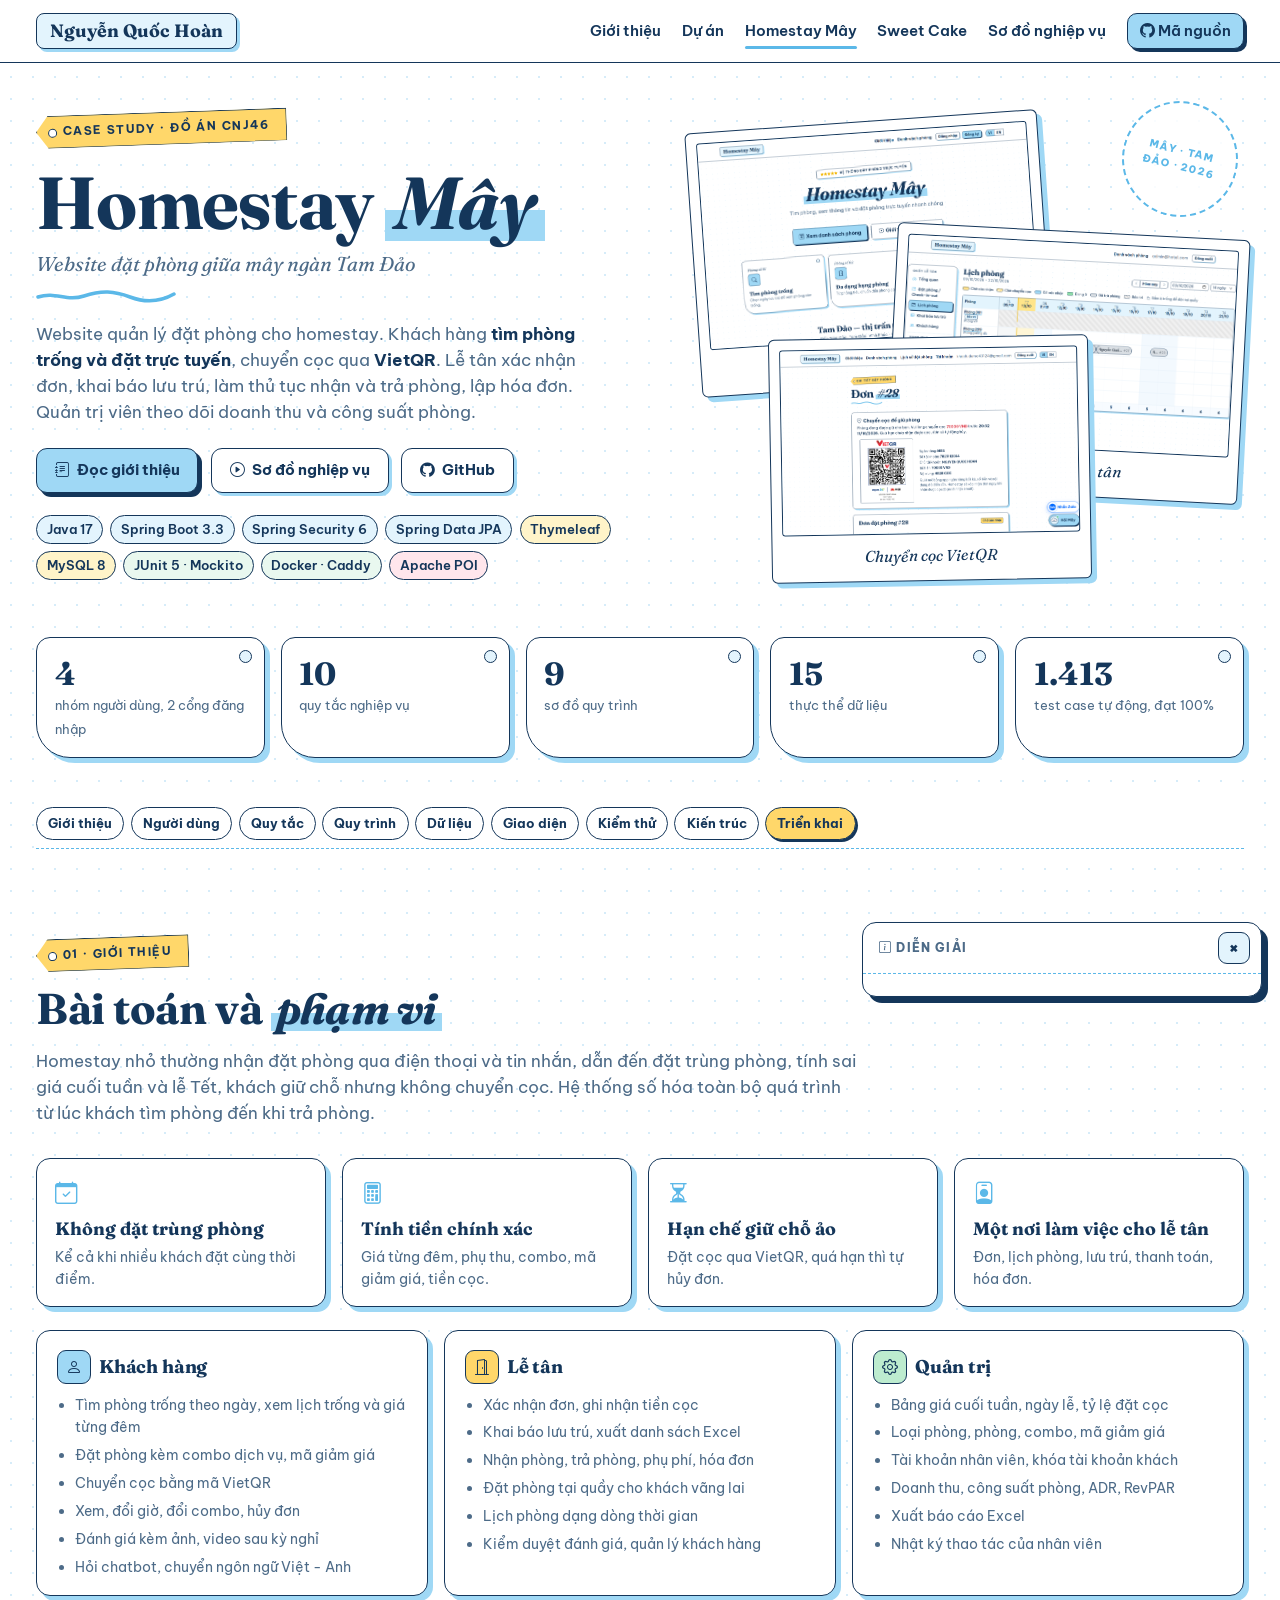
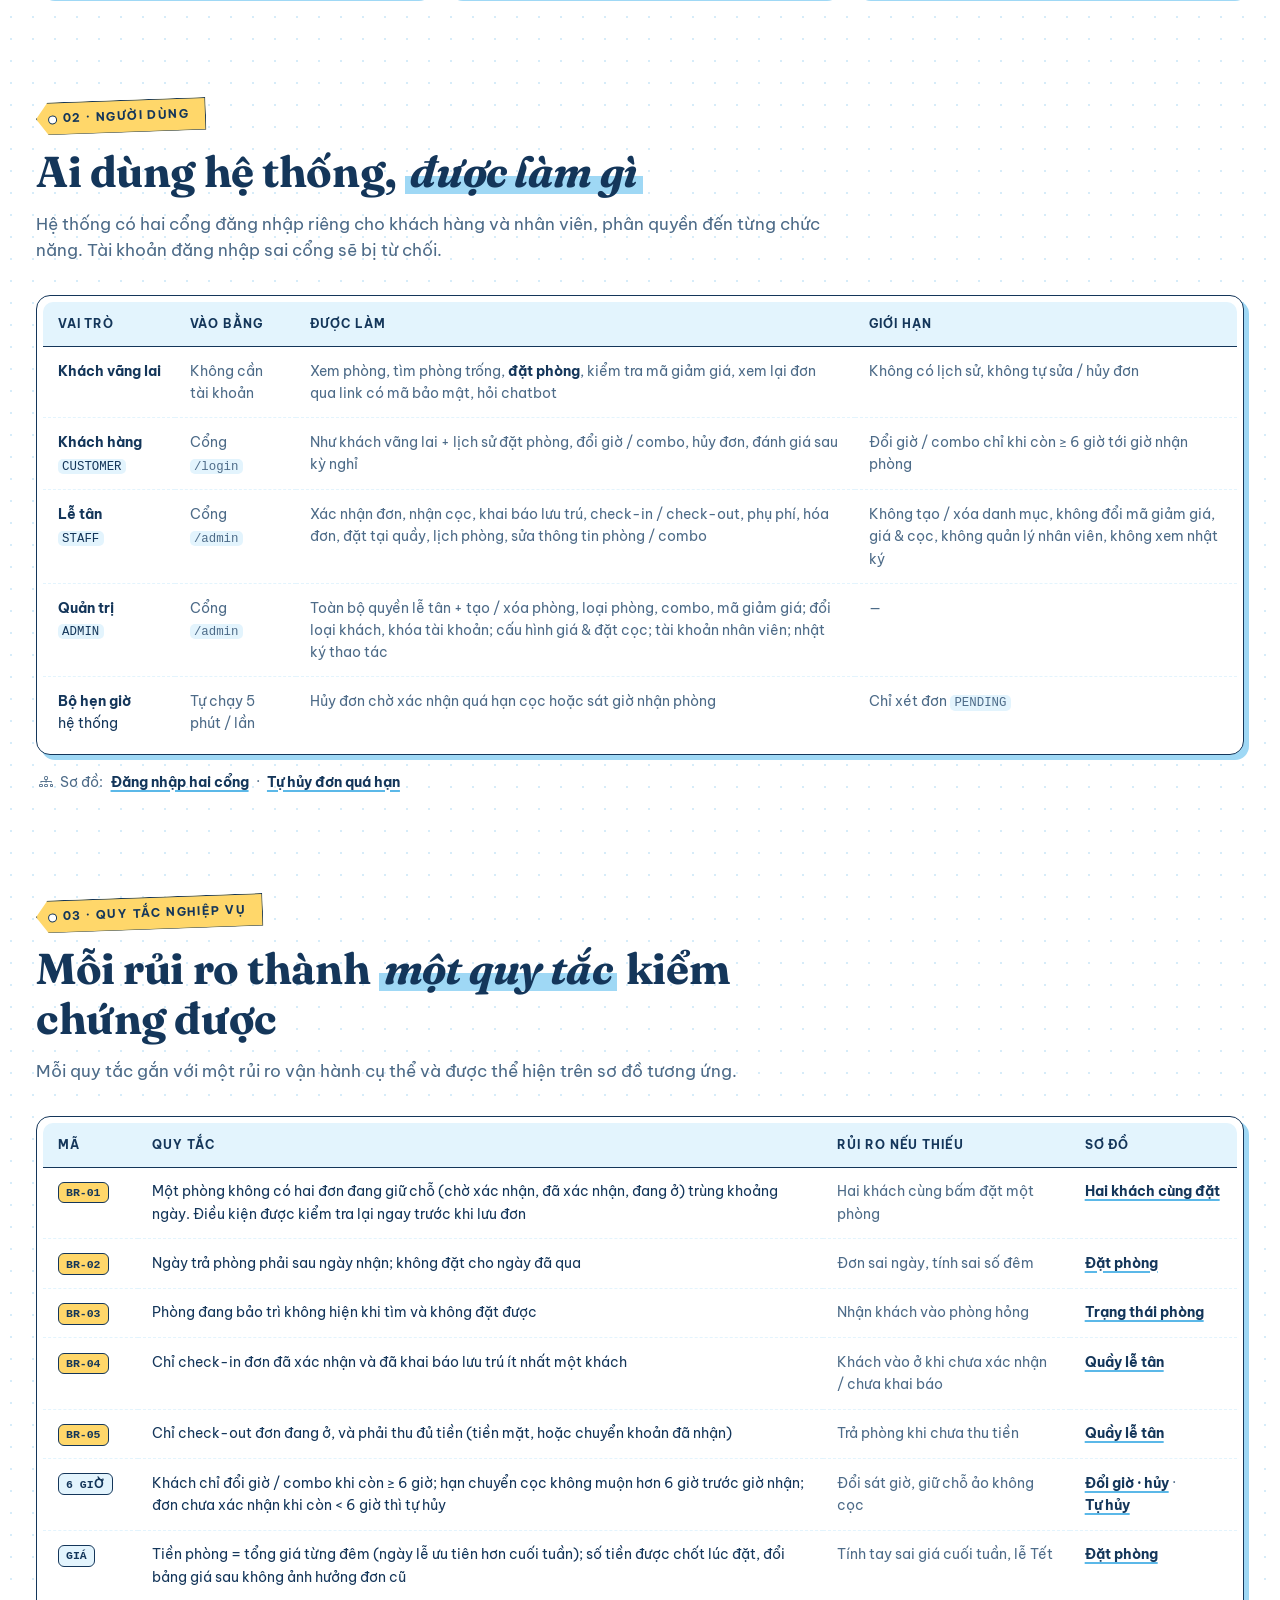
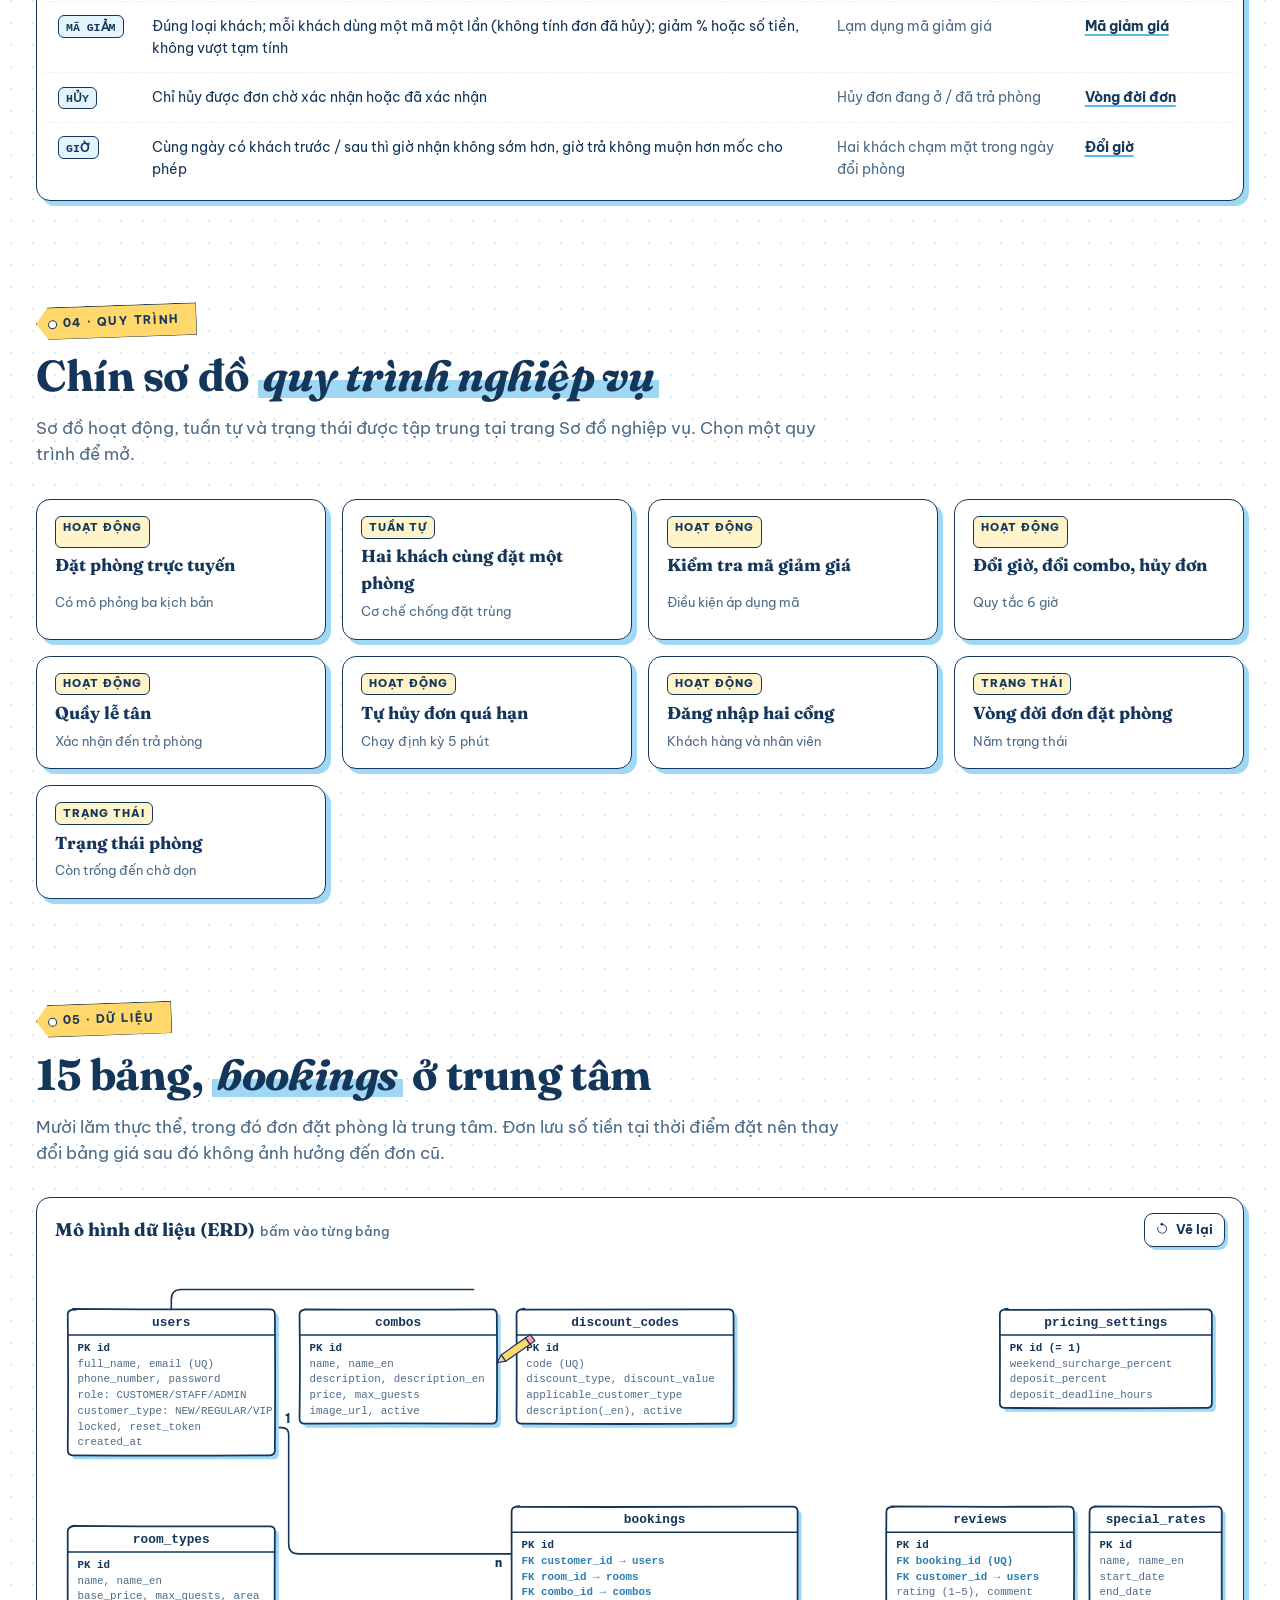
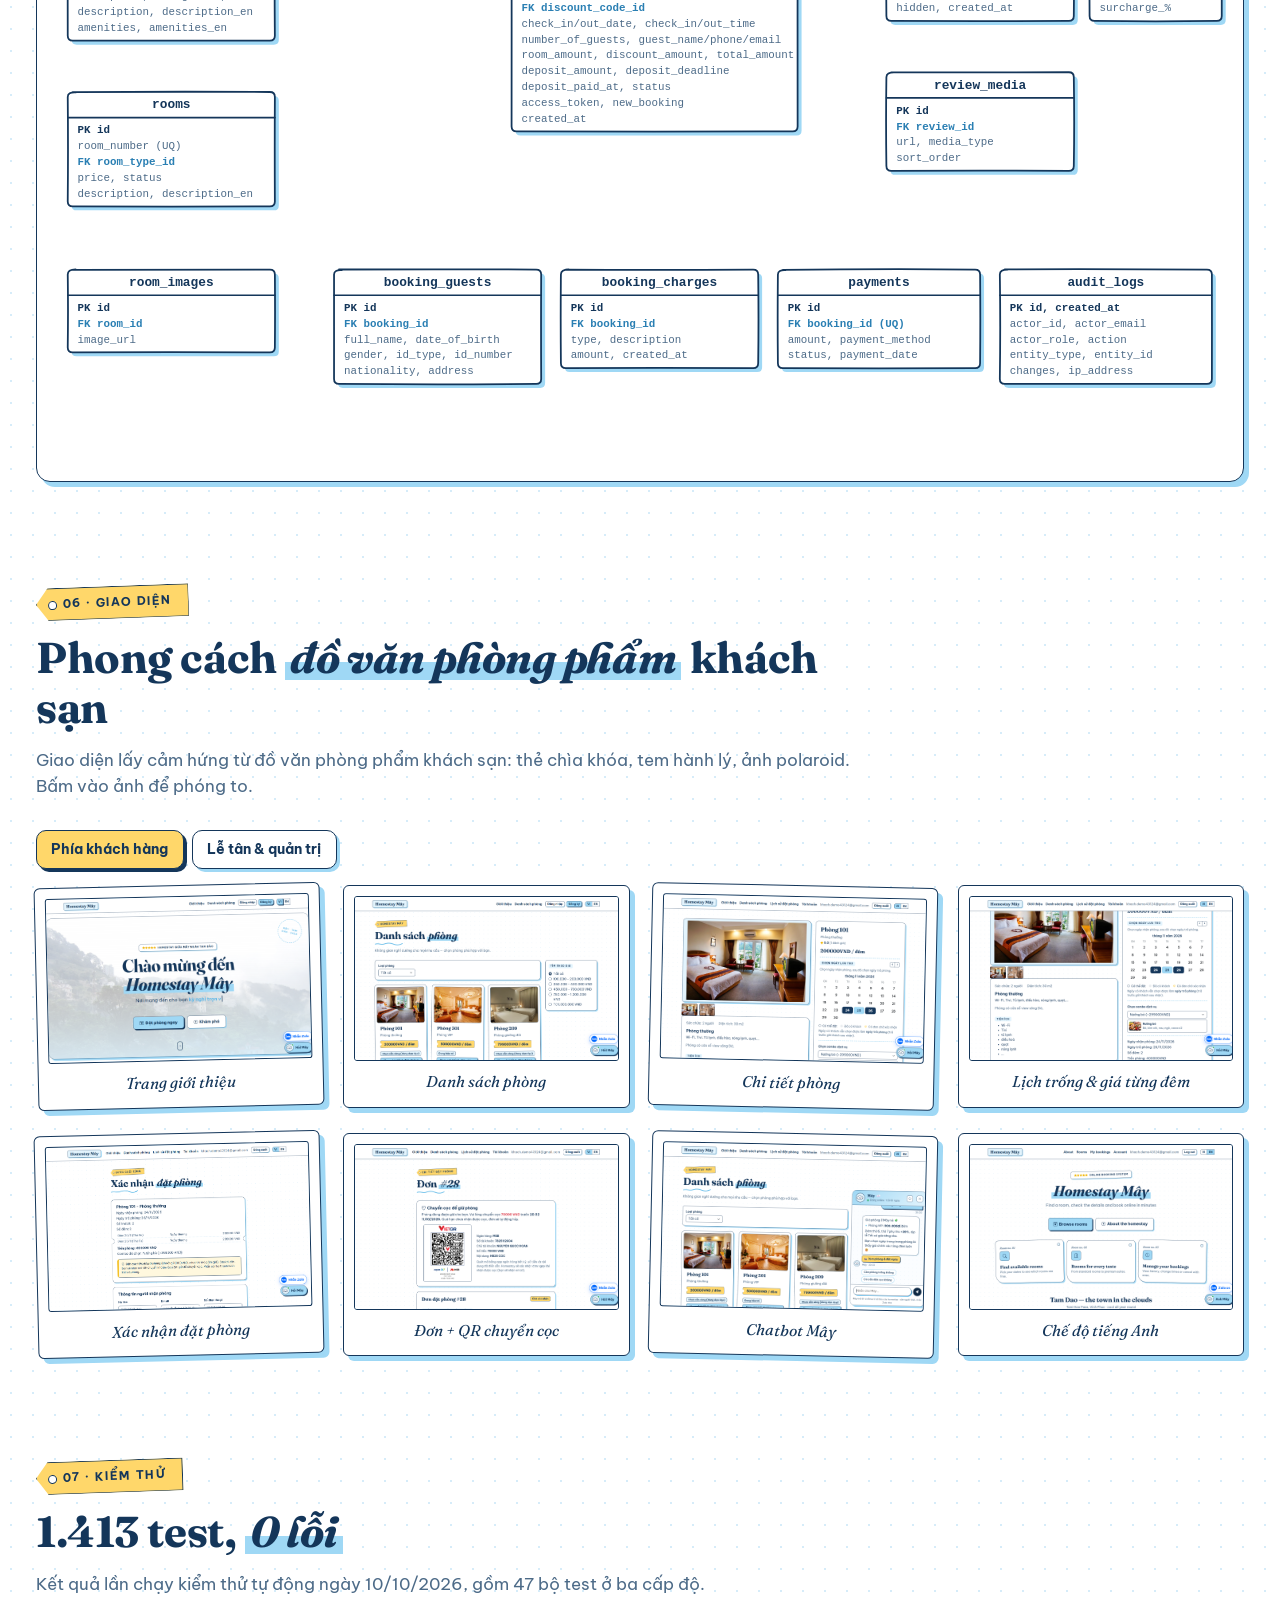
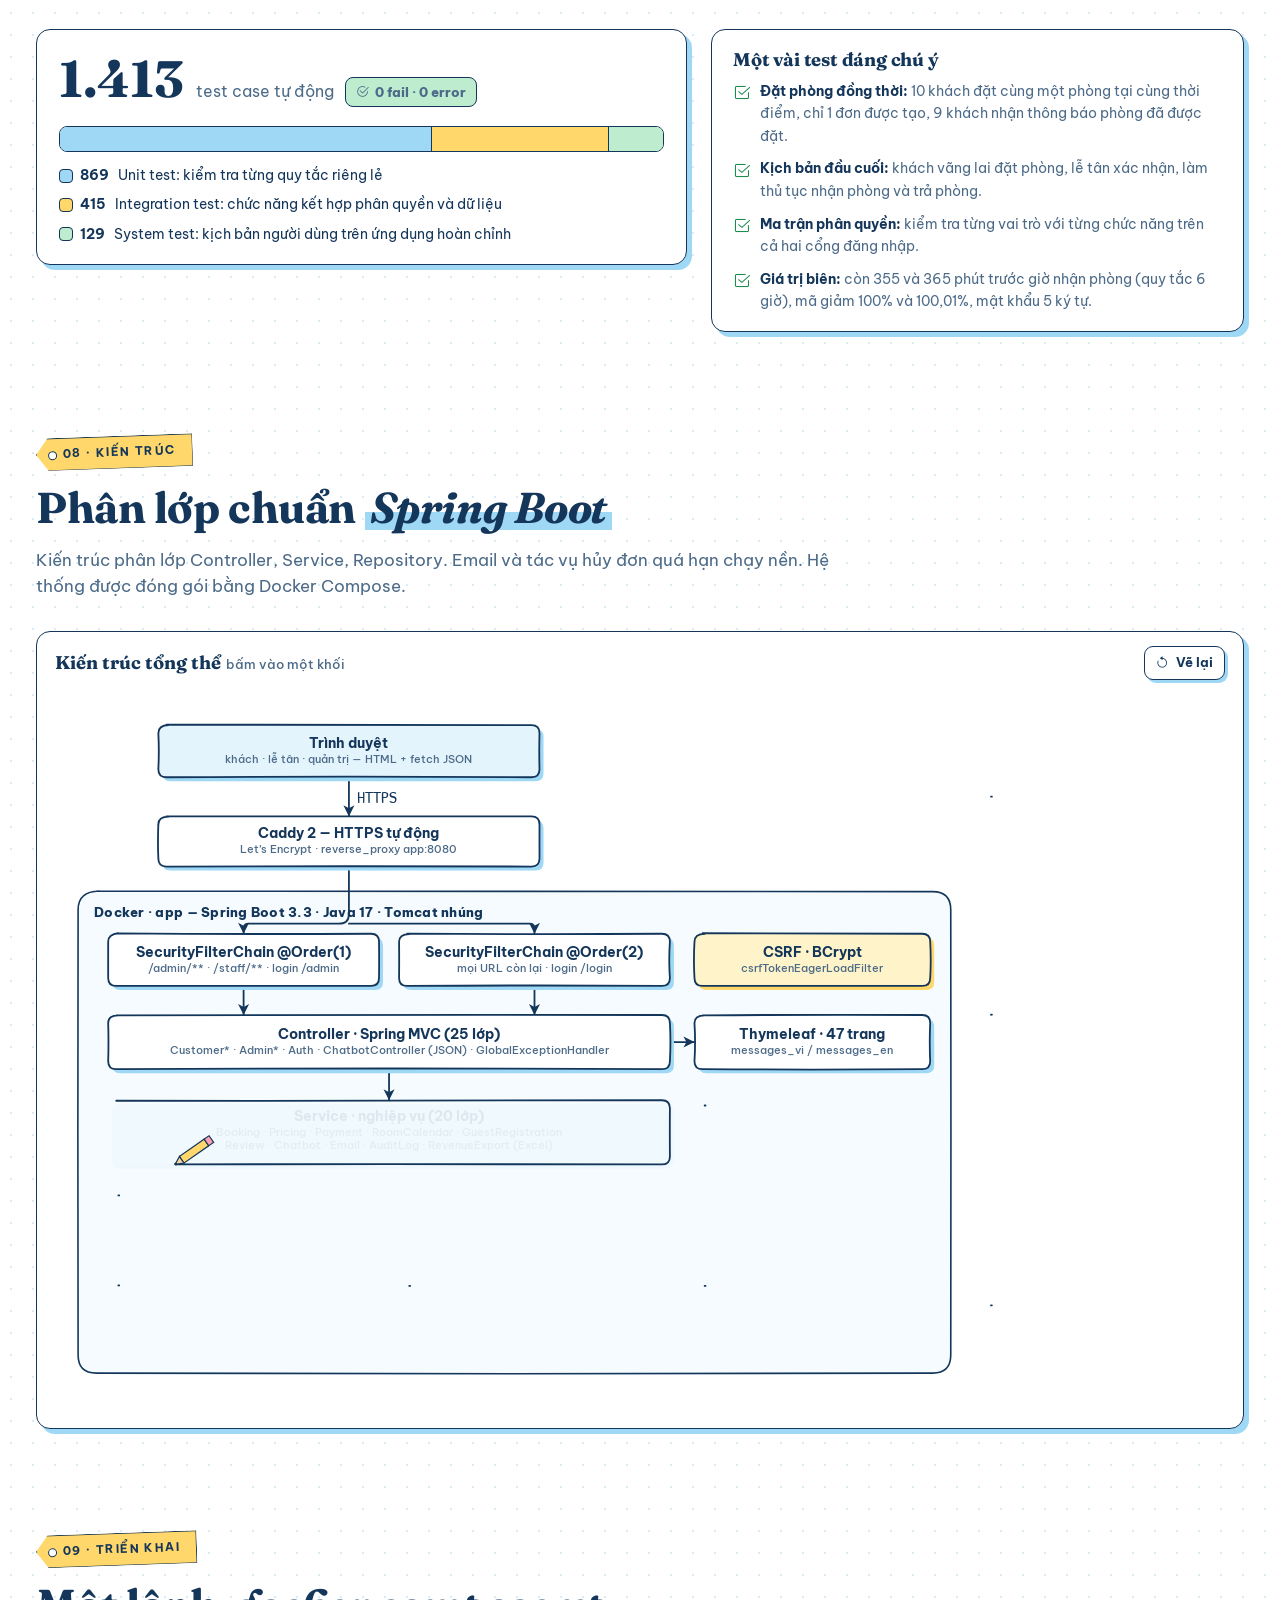
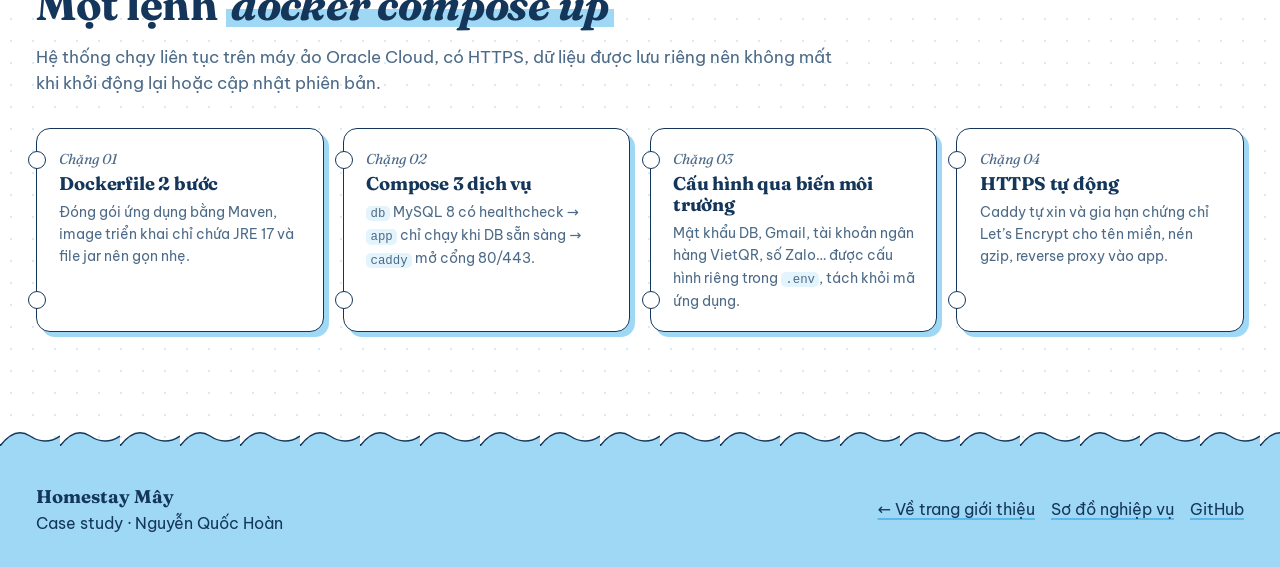
==== homestay-may.html @ 371e951d "Ho so nang luc: trang chu, case study Homestay May va Sweet Cake, so do nghiep vu Co-Authored-By: Cl" ====
<!DOCTYPE html>
<html lang="vi">
<head>
<meta charset="UTF-8">
<meta name="viewport" content="width=device-width, initial-scale=1">
<title>Homestay Mây · Case study</title>
<meta name="description" content="Case study Homestay Mây: phân tích người dùng, quy tắc nghiệp vụ, quy trình đặt phòng, mô hình dữ liệu và kiểm thử cho website đặt phòng homestay.">
<link rel="preconnect" href="https://fonts.googleapis.com">
<link href="https://fonts.googleapis.com/css2?family=Fraunces:ital,opsz,wght@0,9..144,600;0,9..144,700;1,9..144,600;1,9..144,700&family=Be+Vietnam+Pro:wght@400;500;600;700;800&family=Patrick+Hand&display=swap" rel="stylesheet">
<link href="https://cdn.jsdelivr.net/npm/bootstrap-icons@1.11.3/font/bootstrap-icons.min.css" rel="stylesheet">
<link href="assets/css/site.css" rel="stylesheet">
<link href="assets/css/sketch.css" rel="stylesheet">
<style>
    /* ---------- Hero: tam buu thiep ---------- */
    .hero { padding: 3rem 0 1rem; display: grid; grid-template-columns: minmax(0, 1.05fr) minmax(0, .95fr); gap: 3rem; align-items: center; }
    @media (max-width: 920px) { .hero { grid-template-columns: 1fr; gap: 2rem; } }
    .hero h1 { font-size: clamp(2.6rem, 6.4vw, 4.6rem); margin: 1rem 0 .2rem; }
    .hero .sub { font-family: var(--display); font-style: italic; font-size: 1.25rem; color: var(--ink-soft); }
    .hero p.lead { font-size: 1.06rem; color: var(--ink-soft); margin: 1.1rem 0 1.4rem; max-width: 560px; }
    .hero p.lead b { color: var(--ink); }
    .hero .ctas { display: flex; flex-wrap: wrap; gap: .8rem; margin-bottom: 1.4rem; }
    .collage { position: relative; height: 470px; }
    .collage .polaroid { position: absolute; width: 64%; }
    .collage .p1 { left: 0; top: 10px; transform: rotate(-4deg); z-index: 1; }
    .collage .p2 { right: 0; top: 120px; transform: rotate(3deg); z-index: 2; }
    .collage .p3 { left: 14%; bottom: 0; transform: rotate(-1deg); z-index: 3; width: 58%; }
    .stamp { position: absolute; right: 6px; top: -10px; z-index: 4; width: 116px; height: 116px; border-radius: 50%; display: grid; place-items: center;
        text-align: center; padding: 16px; font-size: .64rem; font-weight: 800; letter-spacing: .14em; color: var(--baby-deep);
        border: 2.5px dashed var(--baby-deep); background: rgba(255,255,255,.85); transform: rotate(14deg); }
    @media (max-width: 560px) { .collage { height: 330px; } .stamp { width: 92px; height: 92px; font-size: .55rem; } }

    /* ---------- Diem ky thuat ---------- */
    .feats { display: grid; grid-template-columns: repeat(auto-fit, minmax(270px, 1fr)); gap: 1.2rem; }
    .feat { padding: 1.3rem 1.25rem 1.2rem; text-decoration: none; display: block; transition: transform .2s, box-shadow .2s; }
    .feat:hover { color: var(--ink); transform: translate(-3px, -3px); box-shadow: var(--pop-hover); }
    .feat .ic { width: 46px; height: 46px; display: grid; place-items: center; border-radius: 11px; font-size: 1.25rem; background: var(--baby); border: var(--line); margin-bottom: .8rem; }
    .feat:nth-child(3n+2) .ic { background: var(--sun); }
    .feat:nth-child(3n) .ic { background: var(--mint); }
    .feat h3 { font-size: 1.18rem; margin-bottom: .35rem; }
    .feat p { margin: 0; font-size: .9rem; color: var(--ink-soft); }
    .feat .more { display: inline-block; margin-top: .7rem; font-size: .8rem; font-weight: 700; color: var(--baby-deep); }

    /* ---------- Khung so do ---------- */
    .dg-card { padding: .7rem .7rem .9rem; }
    .dg-card .bar { display: flex; flex-wrap: wrap; align-items: center; justify-content: space-between; gap: .6rem; padding: .2rem .4rem .7rem; }
    .dg-card .bar .t { font-family: var(--display); font-weight: 700; font-size: 1.15rem; }
    .dg-card .bar .t small { font-family: 'Be Vietnam Pro', sans-serif; font-weight: 500; font-size: .8rem; color: var(--ink-soft); margin-left: .35rem; }
    .scroll-x { overflow-x: auto; }
    .scroll-x svg { display: block; width: 100%; min-width: 780px; height: auto; margin: 0 auto; }
    .scroll-x svg.narrow { max-width: 920px; }
    .scroll-x svg.mid { max-width: 1000px; }
    .click-hint { font-size: .82rem; color: var(--ink-soft); display: inline-flex; align-items: center; gap: .35rem; }

    /* The noi bat luong dat phong */
    .flow-cta { display: grid; grid-template-columns: minmax(0, 1fr) auto; gap: 1.4rem; align-items: center; padding: 1.5rem 1.6rem; margin-bottom: 1.6rem;
        background: linear-gradient(135deg, var(--baby-soft), #fff 60%); }
    @media (max-width: 760px) { .flow-cta { grid-template-columns: 1fr; } }
    .flow-cta h3 { font-size: 1.45rem; margin-bottom: .45rem; }
    .flow-cta p { margin: 0 0 .8rem; color: var(--ink-soft); }
    .flow-cta ol { margin: 0; padding-left: 1.2rem; color: var(--ink-soft); font-size: .92rem; }
    .flow-cta ol b { color: var(--ink); }

    /* ---------- Thu vien giao dien ---------- */
    .gallery { display: grid; grid-template-columns: repeat(auto-fill, minmax(260px, 1fr)); gap: 1.6rem 1.3rem; }
    .gallery .polaroid:nth-child(4n+1) { transform: rotate(-1.3deg); }
    .gallery .polaroid:nth-child(4n+3) { transform: rotate(1.2deg); }

    /* ---------- Kiem thu ---------- */
    .tests { display: grid; grid-template-columns: minmax(0, 1.1fr) minmax(0, .9fr); gap: 1.5rem; align-items: start; }
    @media (max-width: 900px) { .tests { grid-template-columns: 1fr; } }
    .meter { padding: 1.4rem 1.4rem 1.2rem; }
    .meter .big { display: flex; align-items: baseline; gap: .7rem; flex-wrap: wrap; }
    .meter .big b { font-family: var(--display); font-size: 3.2rem; line-height: 1; }
    .meter .big span { color: var(--ink-soft); }
    .ok-badge { display: inline-flex; align-items: center; gap: .35rem; font-weight: 800; font-size: .82rem; padding: .25rem .65rem; border: var(--line); border-radius: 8px; background: var(--mint); }
    .stack { display: flex; height: 26px; margin: 1.2rem 0 .8rem; border: var(--line); border-radius: 8px; overflow: hidden; }
    .stack i { display: block; height: 100%; width: 0; transition: width 1.1s cubic-bezier(.2, .8, .2, 1); }
    .stack i + i { border-left: 1.5px solid var(--ink); }
    .legend-row { display: flex; flex-wrap: wrap; gap: .5rem 1.3rem; font-size: .86rem; }
    .legend-row span { display: inline-flex; align-items: center; gap: .4rem; }
    .legend-row em { width: 14px; height: 14px; border: 1.5px solid var(--ink); border-radius: 4px; display: inline-block; }
    .test-list { padding: 1.2rem 1.3rem; }
    .test-list h3 { font-size: 1.15rem; margin-bottom: .6rem; }
    .test-list ul { list-style: none; margin: 0; padding: 0; display: grid; gap: .65rem; font-size: .9rem; }
    .test-list li { display: grid; grid-template-columns: auto 1fr; gap: .6rem; color: var(--ink-soft); }
    .test-list li b { color: var(--ink); }
    .test-list li i { color: var(--green); font-size: 1.05rem; }

    /* ---------- Trien khai: ve tau ---------- */
    .tickets { display: grid; grid-template-columns: repeat(auto-fit, minmax(250px, 1fr)); gap: 1.2rem; }
    .ticket { position: relative; padding: 1.2rem 1.25rem 1.15rem 1.4rem; }
    .ticket::before, .ticket::after { content: ''; position: absolute; left: -9px; width: 16px; height: 16px; border-radius: 50%; background: var(--paper); border: var(--line); }
    .ticket::before { top: 22px; } .ticket::after { bottom: 22px; }
    .ticket .no { font-family: var(--display); font-style: italic; color: var(--ink-soft); font-size: .9rem; }
    .ticket h3 { font-size: 1.15rem; margin: .2rem 0 .4rem; }
    .ticket p { margin: 0; font-size: .9rem; color: var(--ink-soft); }

    /* ---------- Muc luc bam theo ---------- */
    .toc { position: sticky; top: 62px; z-index: 40; display: flex; gap: .4rem; overflow-x: auto; padding: .55rem 0; margin-top: 2.5rem;
        background: var(--paper); border-bottom: 1.5px dashed var(--baby-deep); scrollbar-width: thin; }
    .toc a { flex: none; font-size: .82rem; font-weight: 700; text-decoration: none; padding: .32rem .7rem; border: 1.5px solid var(--ink); border-radius: 999px; background: var(--paper); }
    .toc a:hover { background: var(--baby-soft); }
    .toc a.on { background: var(--sun); box-shadow: 2px 2px 0 var(--ink); }
    html { scroll-padding-top: 120px; }
    /* ---------- Bang vai tro / quy tac ---------- */
    .tbl-wrap { padding: .4rem; overflow-x: auto; }
    .tbl { width: 100%; border-collapse: collapse; font-size: .9rem; min-width: 760px; }
    .tbl th { text-align: left; font-size: .72rem; letter-spacing: .08em; text-transform: uppercase; padding: .8rem .9rem; background: var(--baby-soft); border-bottom: var(--line); }
    .tbl th:first-child { border-top-left-radius: 10px; } .tbl th:last-child { border-top-right-radius: 10px; }
    .tbl td { padding: .8rem .9rem; vertical-align: top; border-bottom: 1.5px dashed var(--baby-soft); color: var(--ink-soft); }
    .tbl td b { color: var(--ink); }
    .tbl tr:last-child td { border-bottom: 0; }
    .tbl tbody tr:hover td { background: #fbfdff; }
    .tbl td:first-child { white-space: nowrap; color: var(--ink); }
    .tbl.rules td:nth-child(2) { color: var(--ink); }
    .tbl.rules td:last-child a { font-weight: 700; white-space: nowrap; }
    .br { display: inline-block; font: 800 .72rem var(--mono); padding: .2rem .45rem; border: 1.5px solid var(--ink); border-radius: 6px; background: var(--sun); }
    .br.alt { background: var(--baby-soft); }
    .see { font-size: .9rem; color: var(--ink-soft); margin: 1rem .2rem 0; display: flex; gap: .45rem; align-items: center; flex-wrap: wrap; }
    .see a { font-weight: 700; }

    /* ---------- Gioi thieu du an ---------- */
    .goals { display: grid; grid-template-columns: repeat(auto-fit, minmax(220px, 1fr)); gap: 1rem; margin-bottom: 1.4rem; }
    .goal { padding: 1.1rem 1.1rem 1rem; display: grid; gap: .25rem; }
    .goal i { font-size: 1.4rem; color: var(--baby-deep); }
    .goal b { font-family: var(--display); font-size: 1.12rem; }
    .goal span { font-size: .88rem; color: var(--ink-soft); }
    .scope { display: grid; grid-template-columns: repeat(auto-fit, minmax(260px, 1fr)); gap: 1rem; }
    .scope-col { padding: 1.2rem 1.25rem 1.1rem; }
    .scope-col h3 { font-size: 1.15rem; display: flex; align-items: center; gap: .5rem; margin-bottom: .6rem; }
    .scope-col h3 i { width: 34px; height: 34px; display: grid; place-items: center; border: var(--line); border-radius: 9px; background: var(--baby); font-size: 1rem; }
    .scope-col:nth-child(2) h3 i { background: var(--sun); }
    .scope-col:nth-child(3) h3 i { background: var(--mint); }
    .scope-col ul { margin: 0; padding-left: 1.1rem; color: var(--ink-soft); font-size: .9rem; display: grid; gap: .35rem; }
    /* ---------- The quy trinh ---------- */
    .flowcards { display: grid; grid-template-columns: repeat(auto-fill, minmax(250px, 1fr)); gap: 1rem; }
    .fc { padding: 1rem 1.1rem; text-decoration: none; display: grid; gap: .3rem; transition: transform .15s, box-shadow .15s; }
    .fc:hover { color: var(--ink); transform: translate(-3px, -3px); box-shadow: var(--pop-hover); }
    .fc .k { justify-self: start; font-size: .68rem; font-weight: 800; letter-spacing: .08em; text-transform: uppercase; padding: .12rem .45rem; border: 1.5px solid var(--ink); border-radius: 6px; background: var(--sun-soft); }
    .fc b { font-family: var(--display); font-size: 1.08rem; }
    .fc small { color: var(--ink-soft); }
</style>
</head>
<body>

<header class="top">
    <div class="wrap">
        <a class="brand" href="index.html">Nguyễn Quốc Hoàn</a>
        <button class="btn sm menu-btn" aria-label="Mở menu" onclick="document.querySelector('.nav').classList.toggle('open')"><i class="bi bi-list"></i></button>
        <nav class="nav">
            <a href="index.html">Giới thiệu</a>
            <a href="index.html#du-an">Dự án</a>
            <a href="homestay-may.html" class="on">Homestay Mây</a>
            <a href="sweet-cake.html">Sweet Cake</a>
            <a href="so-do/luong-dat-phong.html">Sơ đồ nghiệp vụ</a>
            <a class="gh" href="https://github.com/ngynquchn2511/hotel-booking-with-java" target="_blank" rel="noopener"><i class="bi bi-github"></i> Mã nguồn</a>
        </nav>
    </div>
</header>

<main>
<div class="wrap">
    <!-- ================= HERO ================= -->
    <section class="hero">
        <div>
            <span class="eyebrow">Case study · Đồ án CNJ46</span>
            <h1>Homestay <span class="hl">Mây</span></h1>
            <div class="sub">Website đặt phòng giữa mây ngàn Tam Đảo</div>
            <div class="divider"></div>
            <p class="lead">
                Website quản lý đặt phòng cho homestay. Khách hàng <b>tìm phòng trống và đặt trực tuyến</b>, chuyển cọc qua <b>VietQR</b>.
                Lễ tân xác nhận đơn, khai báo lưu trú, làm thủ tục nhận và trả phòng, lập hóa đơn. Quản trị viên theo dõi doanh thu và công suất phòng.
            </p>
            <div class="ctas">
                <a class="btn primary" href="#gioi-thieu"><i class="bi bi-journal-text"></i>Đọc giới thiệu</a>
                <a class="btn" href="so-do/luong-dat-phong.html"><i class="bi bi-play-circle"></i>Sơ đồ nghiệp vụ</a>
                <a class="btn" href="https://github.com/ngynquchn2511/hotel-booking-with-java" target="_blank" rel="noopener"><i class="bi bi-github"></i>GitHub</a>
            </div>
            <div class="chips">
                <span class="chip b">Java 17</span><span class="chip b">Spring Boot 3.3</span><span class="chip b">Spring Security 6</span>
                <span class="chip b">Spring Data JPA</span><span class="chip y">Thymeleaf</span><span class="chip y">MySQL 8</span>
                <span class="chip g">JUnit 5 · Mockito</span><span class="chip g">Docker · Caddy</span><span class="chip r">Apache POI</span>
            </div>
        </div>
        <div class="collage">
            <div class="stamp">MÂY · TAM ĐẢO · 2026</div>
            <a class="polaroid p1" href="assets/img/hm/trang-chu.png" data-lb><img src="assets/img/hm/trang-chu.png" alt="Trang chủ Homestay Mây"><div class="cap">Trang chủ</div></a>
            <a class="polaroid p2" href="assets/img/hm/lich-phong.png" data-lb><img src="assets/img/hm/lich-phong.png" alt="Lịch phòng của lễ tân"><div class="cap">Lịch phòng lễ tân</div></a>
            <a class="polaroid p3" href="assets/img/hm/qr-coc.png" data-lb><img src="assets/img/hm/qr-coc.png" alt="Trang đơn kèm mã QR chuyển cọc"><div class="cap">Chuyển cọc VietQR</div></a>
        </div>
    </section>

    <!-- ================= SO LIEU ================= -->
    <section style="padding-top:2.5rem">
        <div class="keys reveal">
            <div class="key"><b>4</b><span>nhóm người dùng, 2 cổng đăng nhập</span></div>
            <div class="key"><b>10</b><span>quy tắc nghiệp vụ</span></div>
            <div class="key"><b>9</b><span>sơ đồ quy trình</span></div>
            <div class="key"><b>15</b><span>thực thể dữ liệu</span></div>
            <div class="key"><b>1.413</b><span>test case tự động, đạt 100%</span></div>
        </div>
    </section>

    <!-- Muc luc bam theo khi cuon -->
    <nav class="toc" aria-label="Mục lục case study">
        <a href="#gioi-thieu">Giới thiệu</a><a href="#nguoi-dung">Người dùng</a><a href="#quy-tac">Quy tắc</a><a href="#quy-trinh">Quy trình</a>
        <a href="#du-lieu">Dữ liệu</a><a href="#giao-dien">Giao diện</a><a href="#kiem-thu">Kiểm thử</a><a href="#kien-truc">Kiến trúc</a><a href="#trien-khai">Triển khai</a>
    </nav>

    <!-- ================= 01. GIOI THIEU DU AN ================= -->
    <section class="block" id="gioi-thieu">
        <div class="sec-head reveal">
            <span class="eyebrow">01 · Giới thiệu</span>
            <h2>Bài toán và <span class="hl">phạm vi</span></h2>
            <p>Homestay nhỏ thường nhận đặt phòng qua điện thoại và tin nhắn, dẫn đến đặt trùng phòng, tính sai giá cuối tuần và lễ Tết, khách giữ chỗ nhưng không chuyển cọc. Hệ thống số hóa toàn bộ quá trình từ lúc khách tìm phòng đến khi trả phòng.</p>
        </div>
        <div class="goals reveal">
            <div class="card goal"><i class="bi bi-calendar-check"></i><b>Không đặt trùng phòng</b><span>Kể cả khi nhiều khách đặt cùng thời điểm.</span></div>
            <div class="card goal"><i class="bi bi-calculator"></i><b>Tính tiền chính xác</b><span>Giá từng đêm, phụ thu, combo, mã giảm giá, tiền cọc.</span></div>
            <div class="card goal"><i class="bi bi-hourglass-split"></i><b>Hạn chế giữ chỗ ảo</b><span>Đặt cọc qua VietQR, quá hạn thì tự hủy đơn.</span></div>
            <div class="card goal"><i class="bi bi-person-badge"></i><b>Một nơi làm việc cho lễ tân</b><span>Đơn, lịch phòng, lưu trú, thanh toán, hóa đơn.</span></div>
        </div>
        <div class="scope">
            <div class="card scope-col reveal">
                <h3><i class="bi bi-person"></i>Khách hàng</h3>
                <ul>
                    <li>Tìm phòng trống theo ngày, xem lịch trống và giá từng đêm</li>
                    <li>Đặt phòng kèm combo dịch vụ, mã giảm giá</li>
                    <li>Chuyển cọc bằng mã VietQR</li>
                    <li>Xem, đổi giờ, đổi combo, hủy đơn</li>
                    <li>Đánh giá kèm ảnh, video sau kỳ nghỉ</li>
                    <li>Hỏi chatbot, chuyển ngôn ngữ Việt - Anh</li>
                </ul>
            </div>
            <div class="card scope-col reveal">
                <h3><i class="bi bi-door-open"></i>Lễ tân</h3>
                <ul>
                    <li>Xác nhận đơn, ghi nhận tiền cọc</li>
                    <li>Khai báo lưu trú, xuất danh sách Excel</li>
                    <li>Nhận phòng, trả phòng, phụ phí, hóa đơn</li>
                    <li>Đặt phòng tại quầy cho khách vãng lai</li>
                    <li>Lịch phòng dạng dòng thời gian</li>
                    <li>Kiểm duyệt đánh giá, quản lý khách hàng</li>
                </ul>
            </div>
            <div class="card scope-col reveal">
                <h3><i class="bi bi-gear"></i>Quản trị</h3>
                <ul>
                    <li>Bảng giá cuối tuần, ngày lễ, tỷ lệ đặt cọc</li>
                    <li>Loại phòng, phòng, combo, mã giảm giá</li>
                    <li>Tài khoản nhân viên, khóa tài khoản khách</li>
                    <li>Doanh thu, công suất phòng, ADR, RevPAR</li>
                    <li>Xuất báo cáo Excel</li>
                    <li>Nhật ký thao tác của nhân viên</li>
                </ul>
            </div>
        </div>
    </section>

    <!-- ================= 01. NGUOI DUNG & PHAN QUYEN ================= -->
    <section class="block" id="nguoi-dung">
        <div class="sec-head reveal">
            <span class="eyebrow">02 · Người dùng</span>
            <h2>Ai dùng hệ thống, <span class="hl">được làm gì</span></h2>
            <p>Hệ thống có hai cổng đăng nhập riêng cho khách hàng và nhân viên, phân quyền đến từng chức năng. Tài khoản đăng nhập sai cổng sẽ bị từ chối.</p>
        </div>
        <div class="card tbl-wrap reveal">
            <table class="tbl">
                <thead><tr><th>Vai trò</th><th>Vào bằng</th><th>Được làm</th><th>Giới hạn</th></tr></thead>
                <tbody>
                    <tr><td><b>Khách vãng lai</b></td><td>Không cần tài khoản</td><td>Xem phòng, tìm phòng trống, <b>đặt phòng</b>, kiểm tra mã giảm giá, xem lại đơn qua link có mã bảo mật, hỏi chatbot</td><td>Không có lịch sử, không tự sửa / hủy đơn</td></tr>
                    <tr><td><b>Khách hàng</b><br><code>CUSTOMER</code></td><td>Cổng <code>/login</code></td><td>Như khách vãng lai + lịch sử đặt phòng, đổi giờ / combo, hủy đơn, đánh giá sau kỳ nghỉ</td><td>Đổi giờ / combo chỉ khi còn ≥ 6 giờ tới giờ nhận phòng</td></tr>
                    <tr><td><b>Lễ tân</b><br><code>STAFF</code></td><td>Cổng <code>/admin</code></td><td>Xác nhận đơn, nhận cọc, khai báo lưu trú, check-in / check-out, phụ phí, hóa đơn, đặt tại quầy, lịch phòng, sửa thông tin phòng / combo</td><td>Không tạo / xóa danh mục, không đổi mã giảm giá, giá & cọc, không quản lý nhân viên, không xem nhật ký</td></tr>
                    <tr><td><b>Quản trị</b><br><code>ADMIN</code></td><td>Cổng <code>/admin</code></td><td>Toàn bộ quyền lễ tân + tạo / xóa phòng, loại phòng, combo, mã giảm giá; đổi loại khách, khóa tài khoản; cấu hình giá & đặt cọc; tài khoản nhân viên; nhật ký thao tác</td><td>—</td></tr>
                    <tr><td><b>Bộ hẹn giờ</b><br>hệ thống</td><td>Tự chạy 5 phút / lần</td><td>Hủy đơn chờ xác nhận quá hạn cọc hoặc sát giờ nhận phòng</td><td>Chỉ xét đơn <code>PENDING</code></td></tr>
                </tbody>
            </table>
        </div>
        <p class="see"><i class="bi bi-diagram-3"></i>Sơ đồ: <a href="so-do/luong-dat-phong.html#dang-nhap">Đăng nhập hai cổng</a> · <a href="so-do/luong-dat-phong.html#tu-huy">Tự hủy đơn quá hạn</a></p>
    </section>

    <!-- ================= 02. QUY TAC NGHIEP VU ================= -->
    <section class="block" id="quy-tac">
        <div class="sec-head reveal">
            <span class="eyebrow">03 · Quy tắc nghiệp vụ</span>
            <h2>Mỗi rủi ro thành <span class="hl">một quy tắc</span> kiểm chứng được</h2>
            <p>Mỗi quy tắc gắn với một rủi ro vận hành cụ thể và được thể hiện trên sơ đồ tương ứng.</p>
        </div>
        <div class="card tbl-wrap reveal">
            <table class="tbl rules">
                <thead><tr><th>Mã</th><th>Quy tắc</th><th>Rủi ro nếu thiếu</th><th>Sơ đồ</th></tr></thead>
                <tbody>
                    <tr><td><span class="br">BR-01</span></td><td>Một phòng không có hai đơn đang giữ chỗ (chờ xác nhận, đã xác nhận, đang ở) trùng khoảng ngày. Điều kiện được kiểm tra lại ngay trước khi lưu đơn</td><td>Hai khách cùng bấm đặt một phòng</td><td><a href="so-do/luong-dat-phong.html#hai-khach">Hai khách cùng đặt</a></td></tr>
                    <tr><td><span class="br">BR-02</span></td><td>Ngày trả phòng phải sau ngày nhận; không đặt cho ngày đã qua</td><td>Đơn sai ngày, tính sai số đêm</td><td><a href="so-do/luong-dat-phong.html#dat-phong">Đặt phòng</a></td></tr>
                    <tr><td><span class="br">BR-03</span></td><td>Phòng đang bảo trì không hiện khi tìm và không đặt được</td><td>Nhận khách vào phòng hỏng</td><td><a href="so-do/luong-dat-phong.html#trang-thai-phong">Trạng thái phòng</a></td></tr>
                    <tr><td><span class="br">BR-04</span></td><td>Chỉ check-in đơn đã xác nhận và đã khai báo lưu trú ít nhất một khách</td><td>Khách vào ở khi chưa xác nhận / chưa khai báo</td><td><a href="so-do/luong-dat-phong.html#quay-le-tan">Quầy lễ tân</a></td></tr>
                    <tr><td><span class="br">BR-05</span></td><td>Chỉ check-out đơn đang ở, và phải thu đủ tiền (tiền mặt, hoặc chuyển khoản đã nhận)</td><td>Trả phòng khi chưa thu tiền</td><td><a href="so-do/luong-dat-phong.html#quay-le-tan">Quầy lễ tân</a></td></tr>
                    <tr><td><span class="br alt">6 GIỜ</span></td><td>Khách chỉ đổi giờ / combo khi còn ≥ 6 giờ; hạn chuyển cọc không muộn hơn 6 giờ trước giờ nhận; đơn chưa xác nhận khi còn &lt; 6 giờ thì tự hủy</td><td>Đổi sát giờ, giữ chỗ ảo không cọc</td><td><a href="so-do/luong-dat-phong.html#sua-huy">Đổi giờ · hủy</a> · <a href="so-do/luong-dat-phong.html#tu-huy">Tự hủy</a></td></tr>
                    <tr><td><span class="br alt">GIÁ</span></td><td>Tiền phòng = tổng giá từng đêm (ngày lễ ưu tiên hơn cuối tuần); số tiền được chốt lúc đặt, đổi bảng giá sau không ảnh hưởng đơn cũ</td><td>Tính tay sai giá cuối tuần, lễ Tết</td><td><a href="so-do/luong-dat-phong.html#dat-phong">Đặt phòng</a></td></tr>
                    <tr><td><span class="br alt">MÃ GIẢM</span></td><td>Đúng loại khách; mỗi khách dùng một mã một lần (không tính đơn đã hủy); giảm % hoặc số tiền, không vượt tạm tính</td><td>Lạm dụng mã giảm giá</td><td><a href="so-do/luong-dat-phong.html#ma-giam-gia">Mã giảm giá</a></td></tr>
                    <tr><td><span class="br alt">HỦY</span></td><td>Chỉ hủy được đơn chờ xác nhận hoặc đã xác nhận</td><td>Hủy đơn đang ở / đã trả phòng</td><td><a href="so-do/luong-dat-phong.html#vong-doi-don">Vòng đời đơn</a></td></tr>
                    <tr><td><span class="br alt">GIỜ</span></td><td>Cùng ngày có khách trước / sau thì giờ nhận không sớm hơn, giờ trả không muộn hơn mốc cho phép</td><td>Hai khách chạm mặt trong ngày đổi phòng</td><td><a href="so-do/luong-dat-phong.html#sua-huy">Đổi giờ</a></td></tr>
                </tbody>
            </table>
        </div>
    </section>
    <!-- ================= 04. QUY TRINH NGHIEP VU (dan sang trang so do) ================= -->
    <section class="block" id="quy-trinh">
        <div class="sec-head reveal">
            <span class="eyebrow">04 · Quy trình</span>
            <h2>Chín sơ đồ <span class="hl">quy trình nghiệp vụ</span></h2>
            <p>Sơ đồ hoạt động, tuần tự và trạng thái được tập trung tại trang Sơ đồ nghiệp vụ. Chọn một quy trình để mở.</p>
        </div>
        <div class="flowcards">
            <a class="card fc reveal" href="so-do/luong-dat-phong.html#dat-phong"><span class="k">Hoạt động</span><b>Đặt phòng trực tuyến</b><small>Có mô phỏng ba kịch bản</small></a>
            <a class="card fc reveal" href="so-do/luong-dat-phong.html#hai-khach"><span class="k">Tuần tự</span><b>Hai khách cùng đặt một phòng</b><small>Cơ chế chống đặt trùng</small></a>
            <a class="card fc reveal" href="so-do/luong-dat-phong.html#ma-giam-gia"><span class="k">Hoạt động</span><b>Kiểm tra mã giảm giá</b><small>Điều kiện áp dụng mã</small></a>
            <a class="card fc reveal" href="so-do/luong-dat-phong.html#sua-huy"><span class="k">Hoạt động</span><b>Đổi giờ, đổi combo, hủy đơn</b><small>Quy tắc 6 giờ</small></a>
            <a class="card fc reveal" href="so-do/luong-dat-phong.html#quay-le-tan"><span class="k">Hoạt động</span><b>Quầy lễ tân</b><small>Xác nhận đến trả phòng</small></a>
            <a class="card fc reveal" href="so-do/luong-dat-phong.html#tu-huy"><span class="k">Hoạt động</span><b>Tự hủy đơn quá hạn</b><small>Chạy định kỳ 5 phút</small></a>
            <a class="card fc reveal" href="so-do/luong-dat-phong.html#dang-nhap"><span class="k">Hoạt động</span><b>Đăng nhập hai cổng</b><small>Khách hàng và nhân viên</small></a>
            <a class="card fc reveal" href="so-do/luong-dat-phong.html#vong-doi-don"><span class="k">Trạng thái</span><b>Vòng đời đơn đặt phòng</b><small>Năm trạng thái</small></a>
            <a class="card fc reveal" href="so-do/luong-dat-phong.html#trang-thai-phong"><span class="k">Trạng thái</span><b>Trạng thái phòng</b><small>Còn trống đến chờ dọn</small></a>
        </div>
    </section>


    <!-- ================= DU LIEU ================= -->
    <section class="block" id="du-lieu">
        <div class="sec-head reveal">
            <span class="eyebrow">05 · Dữ liệu</span>
            <h2>15 bảng, <span class="hl">bookings</span> ở trung tâm</h2>
            <p>Mười lăm thực thể, trong đó đơn đặt phòng là trung tâm. Đơn lưu số tiền tại thời điểm đặt nên thay đổi bảng giá sau đó không ảnh hưởng đến đơn cũ.</p>
        </div>
        <div class="card dg-card">
            <div class="bar"><span class="t">Mô hình dữ liệu (ERD)<small>bấm vào từng bảng</small></span><button class="btn sm" data-replay="dg-erd"><i class="bi bi-arrow-counterclockwise"></i>Vẽ lại</button></div>
            <div class="scroll-x"><svg id="dg-erd" role="img" aria-label="Mô hình dữ liệu 15 bảng"></svg></div>
        </div>
    </section>
    <!-- ================= GIAO DIEN ================= -->
    <section class="block" id="giao-dien">
        <div class="sec-head reveal">
            <span class="eyebrow">06 · Giao diện</span>
            <h2>Phong cách <span class="hl">đồ văn phòng phẩm</span> khách sạn</h2>
            <p>Giao diện lấy cảm hứng từ đồ văn phòng phẩm khách sạn: thẻ chìa khóa, tem hành lý, ảnh polaroid. Bấm vào ảnh để phóng to.</p>
        </div>
        <div class="tabs" role="tablist">
            <button role="tab" aria-selected="true" aria-controls="tp-guest" id="tb-guest">Phía khách hàng</button>
            <button role="tab" aria-selected="false" aria-controls="tp-staff" id="tb-staff">Lễ tân & quản trị</button>
        </div>
        <div class="gallery" role="tabpanel" id="tp-guest" aria-labelledby="tb-guest">
            <a class="polaroid" href="assets/img/hm/gioi-thieu.png" data-lb><img loading="lazy" src="assets/img/hm/gioi-thieu.png" alt="Trang giới thiệu homestay"><div class="cap">Trang giới thiệu</div></a>
            <a class="polaroid" href="assets/img/hm/danh-sach-phong.png" data-lb><img loading="lazy" src="assets/img/hm/danh-sach-phong.png" alt="Danh sách phòng"><div class="cap">Danh sách phòng</div></a>
            <a class="polaroid" href="assets/img/hm/chi-tiet-phong.png" data-lb><img loading="lazy" src="assets/img/hm/chi-tiet-phong.png" alt="Chi tiết phòng"><div class="cap">Chi tiết phòng</div></a>
            <a class="polaroid" href="assets/img/hm/lich-trong.png" data-lb><img loading="lazy" src="assets/img/hm/lich-trong.png" alt="Lịch chọn ngày lưu trú"><div class="cap">Lịch trống & giá từng đêm</div></a>
            <a class="polaroid" href="assets/img/hm/xac-nhan.png" data-lb><img loading="lazy" src="assets/img/hm/xac-nhan.png" alt="Trang xác nhận đặt phòng"><div class="cap">Xác nhận đặt phòng</div></a>
            <a class="polaroid" href="assets/img/hm/qr-coc.png" data-lb><img loading="lazy" src="assets/img/hm/qr-coc.png" alt="Trang đơn kèm QR chuyển cọc"><div class="cap">Đơn + QR chuyển cọc</div></a>
            <a class="polaroid" href="assets/img/hm/chatbot.png" data-lb><img loading="lazy" src="assets/img/hm/chatbot.png" alt="Chatbot Mây trả lời giá phòng"><div class="cap">Chatbot Mây</div></a>
            <a class="polaroid" href="assets/img/hm/tieng-anh.png" data-lb><img loading="lazy" src="assets/img/hm/tieng-anh.png" alt="Trang chủ tiếng Anh"><div class="cap">Chế độ tiếng Anh</div></a>
        </div>
        <div class="gallery" role="tabpanel" id="tp-staff" aria-labelledby="tb-staff" hidden>
            <a class="polaroid" href="assets/img/hm/tong-quan.png" data-lb><img loading="lazy" src="assets/img/hm/tong-quan.png" alt="Trang tổng quan"><div class="cap">Tổng quan</div></a>
            <a class="polaroid" href="assets/img/hm/kpi.png" data-lb><img loading="lazy" src="assets/img/hm/kpi.png" alt="Chỉ số kinh doanh và biểu đồ"><div class="cap">Công suất · ADR · RevPAR</div></a>
            <a class="polaroid" href="assets/img/hm/quan-ly-don.png" data-lb><img loading="lazy" src="assets/img/hm/quan-ly-don.png" alt="Quản lý đặt phòng"><div class="cap">Quản lý đặt phòng</div></a>
            <a class="polaroid" href="assets/img/hm/lich-phong.png" data-lb><img loading="lazy" src="assets/img/hm/lich-phong.png" alt="Lịch phòng dạng dòng thời gian"><div class="cap">Lịch phòng timeline</div></a>
            <a class="polaroid" href="assets/img/hm/tai-quay.png" data-lb><img loading="lazy" src="assets/img/hm/tai-quay.png" alt="Đặt phòng tại quầy"><div class="cap">Đặt phòng tại quầy</div></a>
            <a class="polaroid" href="assets/img/hm/khai-bao.png" data-lb><img loading="lazy" src="assets/img/hm/khai-bao.png" alt="Khai báo lưu trú"><div class="cap">Khai báo lưu trú</div></a>
            <a class="polaroid" href="assets/img/hm/check-out.png" data-lb><img loading="lazy" src="assets/img/hm/check-out.png" alt="Check-out và phụ phí"><div class="cap">Check-out & phụ phí</div></a>
            <a class="polaroid" href="assets/img/hm/hoa-don.png" data-lb><img loading="lazy" src="assets/img/hm/hoa-don.png" alt="Hóa đơn thanh toán"><div class="cap">Hóa đơn</div></a>
            <a class="polaroid" href="assets/img/hm/nhat-ky.png" data-lb><img loading="lazy" src="assets/img/hm/nhat-ky.png" alt="Nhật ký thao tác"><div class="cap">Nhật ký thao tác</div></a>
        </div>
    </section>
    <!-- ================= KIEM THU ================= -->
    <section class="block" id="kiem-thu">
        <div class="sec-head reveal">
            <span class="eyebrow">07 · Kiểm thử</span>
            <h2>1.413 test, <span class="hl">0 lỗi</span></h2>
            <p>Kết quả lần chạy kiểm thử tự động ngày 10/10/2026, gồm 47 bộ test ở ba cấp độ.</p>
        </div>
        <div class="tests">
            <div class="card meter reveal">
                <div class="big"><b>1.413</b><span>test case tự động</span><span class="ok-badge"><i class="bi bi-check2-circle"></i>0 fail · 0 error</span></div>
                <div class="stack" id="stack">
                    <i style="background:var(--baby)" data-w="61.5" title="Unit test: 869"></i>
                    <i style="background:var(--sun)" data-w="29.4" title="Integration test: 415"></i>
                    <i style="background:var(--mint)" data-w="9.1" title="System test: 129"></i>
                </div>
                <div class="legend-row">
                    <span><em style="background:var(--baby)"></em><b>869</b>&nbsp;Unit test: kiểm tra từng quy tắc riêng lẻ</span>
                    <span><em style="background:var(--sun)"></em><b>415</b>&nbsp;Integration test: chức năng kết hợp phân quyền và dữ liệu</span>
                    <span><em style="background:var(--mint)"></em><b>129</b>&nbsp;System test: kịch bản người dùng trên ứng dụng hoàn chỉnh</span>
                </div>
            </div>
            <div class="card test-list reveal">
                <h3>Một vài test đáng chú ý</h3>
                <ul>
                    <li><i class="bi bi-check2-square"></i><span><b>Đặt phòng đồng thời:</b> 10 khách đặt cùng một phòng tại cùng thời điểm, chỉ 1 đơn được tạo, 9 khách nhận thông báo phòng đã được đặt.</span></li>
                    <li><i class="bi bi-check2-square"></i><span><b>Kịch bản đầu cuối:</b> khách vãng lai đặt phòng, lễ tân xác nhận, làm thủ tục nhận phòng và trả phòng.</span></li>
                    <li><i class="bi bi-check2-square"></i><span><b>Ma trận phân quyền:</b> kiểm tra từng vai trò với từng chức năng trên cả hai cổng đăng nhập.</span></li>
                    <li><i class="bi bi-check2-square"></i><span><b>Giá trị biên:</b> còn 355 và 365 phút trước giờ nhận phòng (quy tắc 6 giờ), mã giảm 100% và 100,01%, mật khẩu 5 ký tự.</span></li>
                </ul>
            </div>
        </div>
    </section>
    <!-- ================= KIEN TRUC ================= -->
    <section class="block" id="kien-truc">
        <div class="sec-head reveal">
            <span class="eyebrow">08 · Kiến trúc</span>
            <h2>Phân lớp chuẩn <span class="hl">Spring Boot</span></h2>
            <p>Kiến trúc phân lớp Controller, Service, Repository. Email và tác vụ hủy đơn quá hạn chạy nền. Hệ thống được đóng gói bằng Docker Compose.</p>
        </div>
        <div class="card dg-card">
            <div class="bar"><span class="t">Kiến trúc tổng thể<small>bấm vào một khối</small></span><button class="btn sm" data-replay="dg-arch"><i class="bi bi-arrow-counterclockwise"></i>Vẽ lại</button></div>
            <div class="scroll-x"><svg id="dg-arch" role="img" aria-label="Sơ đồ kiến trúc hệ thống Homestay Mây"></svg></div>
        </div>
    </section>
    <!-- ================= TRIEN KHAI ================= -->
    <section class="block" id="trien-khai">
        <div class="sec-head reveal">
            <span class="eyebrow">09 · Triển khai</span>
            <h2>Một lệnh <span class="hl">docker compose up</span></h2>
            <p>Hệ thống chạy liên tục trên máy ảo Oracle Cloud, có HTTPS, dữ liệu được lưu riêng nên không mất khi khởi động lại hoặc cập nhật phiên bản.</p>
        </div>
        <div class="tickets">
            <div class="card ticket reveal"><div class="no">Chặng 01</div><h3>Dockerfile 2 bước</h3><p>Đóng gói ứng dụng bằng Maven, image triển khai chỉ chứa JRE 17 và file jar nên gọn nhẹ.</p></div>
            <div class="card ticket reveal"><div class="no">Chặng 02</div><h3>Compose 3 dịch vụ</h3><p><code>db</code> MySQL 8 có healthcheck → <code>app</code> chỉ chạy khi DB sẵn sàng → <code>caddy</code> mở cổng 80/443.</p></div>
            <div class="card ticket reveal"><div class="no">Chặng 03</div><h3>Cấu hình qua biến môi trường</h3><p>Mật khẩu DB, Gmail, tài khoản ngân hàng VietQR, số Zalo… được cấu hình riêng trong <code>.env</code>, tách khỏi mã ứng dụng.</p></div>
            <div class="card ticket reveal"><div class="no">Chặng 04</div><h3>HTTPS tự động</h3><p>Caddy tự xin và gia hạn chứng chỉ Let’s Encrypt cho tên miền, nén gzip, reverse proxy vào app.</p></div>
        </div>
    </section>
</div>
</main>

<footer class="foot">
    <div class="wrap">
        <div><b>Homestay Mây</b><div class="muted" style="color:var(--ink)">Case study · Nguyễn Quốc Hoàn</div></div>
        <div style="display:flex;gap:1rem;flex-wrap:wrap">
            <a href="index.html">← Về trang giới thiệu</a>
            <a href="so-do/luong-dat-phong.html">Sơ đồ nghiệp vụ</a>
            <a href="https://github.com/ngynquchn2511/hotel-booking-with-java" target="_blank" rel="noopener">GitHub</a>
        </div>
    </div>
</footer>

<!-- Bang chi tiet noi khi bam vao so do -->
<aside class="dock" id="dock" aria-live="polite">
    <div class="dock-top"><span><i class="bi bi-info-square"></i> Diễn giải</span><button class="x" aria-label="Đóng" onclick="document.getElementById('dock').classList.remove('open')">×</button></div>
    <div id="dock-body"></div>
</aside>

<div class="lb" id="lb" role="dialog" aria-modal="true" aria-label="Ảnh phóng to"><figure><img alt=""><figcaption></figcaption></figure></div>

<script src="assets/js/sketch.js"></script>
<script src="assets/js/homestay-diagrams.js"></script>
<script src="assets/js/site.js"></script>
</body>
</html>
---- assets/css/site.css ----
/* =====================================================================
   Theme "eaut" lay tu du an Homestay May: giay cham bi, muc navy,
   xanh baby lam diem nhan, bong do lech kieu nhan dan.
   ===================================================================== */
:root {
    --paper: #ffffff; --dot: #d6ecf9; --baby: #9fd8f5; --baby-soft: #e3f4fd; --baby-deep: #5bb8e8;
    --ink: #14365a; --ink-soft: #4d6b88; --sun: #ffd76a; --sun-soft: #fff4c9;
    --rose: #ff9fb2; --rose-soft: #ffe6ec; --red: #c2334d; --mint: #bdeccf; --mint-soft: #e9f8ef; --green: #1d8a4e;
    --line: 1.5px solid var(--ink); --pop: 5px 5px 0 var(--baby); --pop-hover: 8px 8px 0 var(--baby-deep);
    --display: 'Fraunces', Georgia, serif; --hand: 'Patrick Hand', 'Comic Sans MS', cursive;
    --mono: ui-monospace, 'Cascadia Code', Consolas, monospace;
}
* { box-sizing: border-box; }
html { scroll-behavior: smooth; scroll-padding-top: 80px; }
body { margin: 0; font-family: 'Be Vietnam Pro', system-ui, sans-serif; color: var(--ink); overflow-x: hidden; line-height: 1.55;
    background-color: var(--paper); background-image: radial-gradient(var(--dot) 1.3px, transparent 1.3px); background-size: 22px 22px; }
img { max-width: 100%; display: block; }
[hidden] { display: none !important; }
a { color: var(--ink); text-decoration-color: var(--baby-deep); text-decoration-thickness: 2px; text-underline-offset: 3px; }
a:hover { color: var(--baby-deep); }
code { font-family: var(--mono); font-size: .86em; background: var(--baby-soft); padding: .05em .35em; border-radius: 5px; }
h1, h2, h3, h4 { font-family: var(--display); letter-spacing: -.01em; line-height: 1.15; margin: 0; }
.wrap { max-width: 1240px; margin: 0 auto; padding: 0 16px; }
.muted { color: var(--ink-soft); }

/* ---------- Header: bien so cua phong ---------- */
.top { position: sticky; top: 0; z-index: 50; background: var(--paper); border-bottom: var(--line); }
.top .wrap { display: flex; align-items: center; justify-content: space-between; gap: 1rem; height: 62px; }
.brand { font-family: var(--display); font-weight: 700; font-size: 1.12rem; padding: .2rem .8rem; border: var(--line); border-radius: 8px;
    background: var(--baby-soft); box-shadow: 3px 3px 0 var(--baby); text-decoration: none; white-space: nowrap; }
.nav { display: flex; align-items: center; gap: 1.3rem; font-weight: 600; font-size: .93rem; }
.nav a { text-decoration: none; position: relative; padding: .2rem 0; }
.nav a::after { content: ''; position: absolute; left: 0; right: 100%; bottom: -3px; height: 3px; border-radius: 3px; background: var(--baby-deep); transition: right .25s; }
.nav a:hover::after, .nav a.on::after { right: 0; }
.nav .gh { border: var(--line); border-radius: 10px; padding: .32rem .75rem; background: var(--baby); box-shadow: 3px 3px 0 var(--ink); }
.nav .gh::after { display: none; }
.top .menu-btn { display: none; }
@media (max-width: 820px) {
    .top .menu-btn { display: inline-flex; }
    .nav { position: absolute; top: 62px; left: 0; right: 0; flex-direction: column; align-items: flex-start; gap: .9rem; padding: 1rem 16px 1.2rem;
        background: var(--paper); border-bottom: var(--line); display: none; }
    .nav.open { display: flex; }
}

/* ---------- Tieu de muc: tem hanh ly ---------- */
.eyebrow { position: relative; display: inline-block; padding: .38rem 1rem .38rem 1.6rem; font-size: .74rem; font-weight: 700; letter-spacing: .12em;
    text-transform: uppercase; background: var(--sun); border: var(--line); clip-path: polygon(12px 0, 100% 0, 100% 100%, 12px 100%, 0 50%); transform: rotate(-2deg); }
.eyebrow::before { content: ''; position: absolute; left: 11px; top: 50%; width: 7px; height: 7px; margin-top: -3.5px; border-radius: 50%; background: var(--paper); border: 1.5px solid var(--ink); }
.hl { font-style: italic; padding: 0 .12em; background: linear-gradient(transparent 58%, var(--baby) 58%, var(--baby) 92%, transparent 92%); }
.divider { width: 140px; height: 14px; margin-top: .6rem; background: url("data:image/svg+xml,%3Csvg xmlns='http://www.w3.org/2000/svg' width='140' height='14' viewBox='0 0 140 14'%3E%3Cpath d='M2 8 C 20 2, 30 13, 48 7 S 78 2, 94 8 S 124 13, 138 5' fill='none' stroke='%235bb8e8' stroke-width='3.5' stroke-linecap='round'/%3E%3C/svg%3E") no-repeat; }
section.block { padding: 5.5rem 0 1rem; }
.sec-head { margin-bottom: 2rem; max-width: 820px; }
.sec-head h2 { font-size: clamp(1.9rem, 4vw, 2.7rem); margin-top: .9rem; }
.sec-head p { color: var(--ink-soft); font-size: 1.04rem; margin: .9rem 0 0; }

/* ---------- Nut ---------- */
.btn { font: inherit; font-size: .92rem; font-weight: 700; display: inline-flex; align-items: center; gap: .45rem; padding: .62rem 1.1rem; text-decoration: none;
    color: var(--ink); background: var(--paper); border: var(--line); border-radius: 11px; box-shadow: 3px 3px 0 var(--baby); cursor: pointer;
    transition: transform .12s, box-shadow .12s, background .15s; white-space: nowrap; }
.btn:hover { color: var(--ink); background: var(--baby-soft); transform: translate(-2px, -2px); box-shadow: 5px 5px 0 var(--baby-deep); }
.btn:active { transform: translate(3px, 3px); box-shadow: 0 0 0 transparent; }
.btn.primary { background: var(--baby); box-shadow: 4px 4px 0 var(--ink); }
.btn.primary:hover { background: var(--baby-deep); box-shadow: 6px 6px 0 var(--ink); }
.btn.sm { font-size: .8rem; padding: .38rem .7rem; border-radius: 9px; }
.btn:focus-visible, .sk .clickable:focus-visible { outline: 3px solid var(--baby-deep); outline-offset: 3px; }

/* ---------- The / khung ---------- */
.card { background: var(--paper); border: var(--line); border-radius: 14px; box-shadow: var(--pop); }
.tag { display: inline-block; font-size: .7rem; font-weight: 800; letter-spacing: .08em; text-transform: uppercase; background: var(--baby-soft);
    border: 1.5px solid var(--ink); border-radius: 6px; padding: .12rem .5rem; }
.chips { display: flex; flex-wrap: wrap; gap: .45rem; }
.chip { font-size: .8rem; font-weight: 600; padding: .22rem .6rem; border: 1.5px solid var(--ink); border-radius: 999px; background: var(--paper); }
.chip.b { background: var(--baby-soft); }
.chip.y { background: var(--sun-soft); }
.chip.g { background: var(--mint-soft); }
.chip.r { background: var(--rose-soft); }

/* The chia khoa phong (so lieu) */
.keys { display: grid; grid-template-columns: repeat(auto-fit, minmax(170px, 1fr)); gap: 1rem; }
.key { position: relative; padding: 1.15rem 1.1rem 1rem; border: var(--line); border-radius: 14px 14px 14px 34px; background: var(--paper); box-shadow: var(--pop);
    transition: transform .2s, box-shadow .2s; }
.key:hover { transform: translate(-3px, -3px); box-shadow: var(--pop-hover); }
.key::before { content: ''; position: absolute; top: 12px; right: 12px; width: 11px; height: 11px; border-radius: 50%; border: var(--line); background: var(--baby-soft); }
.key b { display: block; font-family: var(--display); font-size: 2rem; line-height: 1.1; }
.key span { font-size: .84rem; color: var(--ink-soft); }

/* Anh polaroid */
.polaroid { display: block; padding: 10px 10px 0; background: var(--paper); border: var(--line); border-radius: 6px; box-shadow: var(--pop);
    transition: transform .2s, box-shadow .2s; text-decoration: none; cursor: zoom-in; }
.polaroid:hover { transform: rotate(0) translate(-3px, -3px) !important; box-shadow: var(--pop-hover); }
.polaroid img { width: 100%; aspect-ratio: 16 / 10; object-fit: cover; object-position: top; border: var(--line); border-radius: 3px; background: var(--baby-soft); }
.polaroid .cap { font-family: var(--display); font-style: italic; font-size: .98rem; text-align: center; padding: .6rem .3rem .75rem; }

/* ---------- Khung so do ---------- */
.dg { display: grid; grid-template-columns: minmax(0, 1fr) 340px; gap: 1.4rem; align-items: start; }
.dg.full { grid-template-columns: 1fr; }
@media (max-width: 1000px) { .dg { grid-template-columns: 1fr; } }
.dg-box { padding: .6rem; overflow-x: auto; }
.dg-bar { display: flex; flex-wrap: wrap; align-items: center; justify-content: space-between; gap: .6rem; padding: .3rem .4rem .7rem; }
.dg-bar .t { font-family: var(--display); font-weight: 700; font-size: 1.15rem; }
.dg-bar .t small { font-family: 'Be Vietnam Pro', sans-serif; font-weight: 500; font-size: .8rem; color: var(--ink-soft); margin-left: .4rem; }
.dg svg { display: block; width: 100%; height: auto; }
.dg-side { position: sticky; top: 84px; }
@media (max-width: 1000px) { .dg-side { position: static; } }
.panel { padding: 1.1rem 1.2rem 1.2rem; }
.panel h3 { font-size: 1.3rem; margin: .55rem 0 .45rem; }
.panel p { margin: 0 0 .7rem; color: var(--ink-soft); font-size: .92rem; }
.panel p b, .panel li b { color: var(--ink); }
.panel ul { margin: 0 0 .7rem; padding-left: 1.1rem; color: var(--ink-soft); font-size: .9rem; }
.hint { display: flex; gap: .6rem; align-items: flex-start; font-size: .9rem; color: var(--ink-soft); }
.hint i { font-size: 1.3rem; color: var(--baby-deep); }
pre.code { margin: .4rem 0 .5rem; padding: .8rem .9rem; background: #0f2a47; color: #e3f4fd; border: var(--line); border-radius: 10px;
    font: .74rem/1.55 var(--mono); overflow: auto; max-height: 300px; white-space: pre; }
pre.code .c { color: #8fb4d6; font-style: italic; }
pre.code .k { color: var(--sun); }
pre.code .s { color: var(--mint); }
.ref { font: .76rem var(--mono); color: var(--ink-soft); word-break: break-all; }

/* Tab */
.tabs { display: flex; flex-wrap: wrap; gap: .5rem; margin-bottom: 1rem; }
.tabs button { font: inherit; font-size: .88rem; font-weight: 700; padding: .45rem .9rem; border: var(--line); border-radius: 10px; background: var(--paper);
    color: var(--ink); cursor: pointer; box-shadow: 3px 3px 0 var(--baby); transition: transform .12s, box-shadow .12s, background .15s; }
.tabs button:hover { background: var(--baby-soft); }
.tabs button[aria-selected="true"] { background: var(--sun); box-shadow: 3px 3px 0 var(--ink); }
[role="tabpanel"][hidden] { display: none; }

/* ---------- Lightbox ---------- */
.lb { position: fixed; inset: 0; z-index: 100; display: none; place-items: center; padding: 24px; background: rgba(20, 54, 90, .78); cursor: zoom-out; }
.lb.open { display: grid; }
.lb figure { margin: 0; max-width: min(1200px, 100%); }
.lb img { max-height: 82vh; width: auto; margin: 0 auto; border: 2px solid var(--ink); border-radius: 8px; background: #fff; box-shadow: 8px 8px 0 var(--baby); }
.lb figcaption { color: #fff; text-align: center; font-family: var(--display); font-style: italic; font-size: 1.1rem; margin-top: .9rem; }

/* ---------- Footer: dai song xanh baby ---------- */
footer.foot { position: relative; margin-top: 6rem; background: var(--baby); border-top: var(--line); padding: 2.4rem 0 2rem; }
footer.foot::before { content: ''; position: absolute; left: 0; right: 0; top: -19px; height: 20px;
    background: url("data:image/svg+xml,%3Csvg xmlns='http://www.w3.org/2000/svg' width='60' height='20' viewBox='0 0 60 20'%3E%3Cpath d='M0 20 Q15 0 30 10 T60 10 V20 Z' fill='%239fd8f5'/%3E%3Cpath d='M0 20 Q15 0 30 10 T60 10' fill='none' stroke='%2314365a' stroke-width='1.5'/%3E%3C/svg%3E") repeat-x; }
footer.foot .wrap { display: flex; flex-wrap: wrap; gap: 1rem 2rem; justify-content: space-between; align-items: center; }
footer.foot b { font-family: var(--display); font-size: 1.15rem; }

/* Hien dan khi cuon */
.reveal { opacity: 0; transform: translateY(24px); transition: opacity .6s ease, transform .6s ease; }
.reveal.in { opacity: 1; transform: none; }
@media (prefers-reduced-motion: reduce) { .reveal { opacity: 1; transform: none; transition: none; } html { scroll-behavior: auto; } }

/* ---------- Bang chi tiet noi (mo khi bam vao mot khoi tren so do) ---------- */
.dock { position: fixed; right: 18px; bottom: 18px; z-index: 60; width: min(400px, calc(100vw - 32px)); max-height: min(70vh, 640px);
    display: flex; flex-direction: column; background: var(--paper); border: var(--line); border-radius: 14px; box-shadow: 6px 6px 0 var(--ink);
    transform: translateY(calc(100% + 40px)); transition: transform .35s cubic-bezier(.2, .9, .3, 1.15); }
.dock.open { transform: none; }
.dock .dock-top { display: flex; align-items: center; justify-content: space-between; gap: .5rem; padding: .55rem .7rem .55rem 1rem;
    border-bottom: 1.5px dashed var(--baby-deep); font-size: .74rem; font-weight: 800; letter-spacing: .1em; text-transform: uppercase; color: var(--ink-soft); }
.dock .x { font: inherit; font-size: 1.1rem; line-height: 1; width: 32px; height: 32px; border: var(--line); border-radius: 9px; background: var(--baby-soft); cursor: pointer; color: var(--ink); }
.dock .x:hover { background: var(--sun); }
#dock-body { padding: .3rem 1.1rem 1.1rem; overflow: auto; }
#dock-body h3 { font-size: 1.28rem; margin: .5rem 0 .45rem; }
#dock-body p { margin: 0 0 .7rem; color: var(--ink-soft); font-size: .92rem; }
#dock-body p b, #dock-body li b { color: var(--ink); }
#dock-body ul { margin: 0 0 .7rem; padding-left: 1.1rem; color: var(--ink-soft); font-size: .9rem; }
@media (max-width: 640px) { .dock { right: 0; left: 0; bottom: 0; width: 100%; border-radius: 14px 14px 0 0; max-height: 62vh; } }
---- assets/css/sketch.css ----
/* Kieu cho so do SVG ve tay (assets/js/sketch.js) - dung chung moi trang */
/* ---------- SVG so do (Sketch) ---------- */
.sk .sk-lane { fill: rgba(255, 255, 255, .55); }
.sk .sk-lane.alt { fill: rgba(227, 244, 253, .5); }
.sk .sk-lane-sep { stroke: var(--ink); stroke-opacity: .2; stroke-dasharray: 5 7; }
.sk .sk-pill { fill: var(--paper); stroke: var(--ink); stroke-width: 1.5; }
.sk .sk-pill-sh { fill: var(--baby); }
.sk .sk-lane-t { font: 800 12.5px 'Be Vietnam Pro', sans-serif; letter-spacing: .08em; fill: var(--ink); text-transform: uppercase; }
.sk .sk-note-t { font: italic 500 13px 'Be Vietnam Pro', sans-serif; fill: var(--ink-soft); }

.sk .sk-body { fill: var(--paper); stroke: var(--ink); stroke-width: 1.8; stroke-linejoin: round; stroke-linecap: round; transition: fill .2s; }
.sk .sk-extra { fill: none; stroke: var(--ink); stroke-width: 1.6; stroke-linecap: round; }
.sk .sk-sh { fill: var(--baby); }
.sk .s-diamond .sk-body { fill: #fff8e0; }
.sk .s-diamond .sk-sh { fill: var(--sun); }
.sk .s-cyl .sk-body { fill: var(--baby-soft); }
.sk .s-start .sk-body { fill: var(--ink); }
.sk .s-end .sk-body { fill: var(--paper); }
.sk .sk-dot { fill: var(--ink); }
.sk .s-actor .sk-body { fill: none; stroke-width: 2; }
.sk .s-bar .sk-body { fill: var(--sun-soft); stroke-width: 1.5; }
.sk .s-fork .sk-body { stroke-width: 7; }
.sk .s-box .sk-body { fill: rgba(227, 244, 253, .35); stroke-dasharray: none; stroke-width: 1.6; }
.sk .s-head .sk-body { fill: var(--baby-soft); }
.sk .s-note .sk-body { fill: var(--sun-soft); }
.sk .s-table .sk-body { fill: var(--paper); }
.sk .sk-thead { fill: var(--baby-soft); }
.sk .err .sk-body { fill: var(--rose-soft); }
.sk .err .sk-sh { fill: var(--rose); }
.sk .sys .sk-body { fill: var(--mint-soft); }
.sk .sys .sk-sh { fill: var(--mint); }
.sk .soft .sk-body { fill: var(--baby-soft); }
.sk .warm .sk-body { fill: var(--sun-soft); }
.sk .warm .sk-sh { fill: var(--sun); }
.sk .gone .sk-body { fill: #f1f3f6; }
.sk .clickable { cursor: pointer; }
.sk .clickable:hover .sk-body { fill: var(--baby-soft); }
.sk .s-start.clickable:hover .sk-body { fill: var(--ink); }
.sk .sel .sk-body { stroke-width: 3.2; }
.sk .sel .sk-sh { fill: var(--baby-deep); }
.sk .sk-t { font: 700 13.5px 'Be Vietnam Pro', sans-serif; fill: var(--ink); pointer-events: none; }
.sk .sk-t.sm { font-size: 12px; font-weight: 600; }
.sk .sk-s { font: 500 11px 'Be Vietnam Pro', sans-serif; fill: var(--ink-soft); pointer-events: none; }
.sk .sk-no { font: italic 600 10.5px 'Fraunces', serif; fill: var(--ink-soft); pointer-events: none; }
.sk .sk-box-t { font: 800 13px 'Be Vietnam Pro', sans-serif; fill: var(--ink); letter-spacing: .02em; }
.sk .sk-actor-t { font: 700 13px 'Be Vietnam Pro', sans-serif; fill: var(--ink); }
.sk .sk-th { font: 800 13px var(--mono); fill: var(--ink); pointer-events: none; }
.sk .sk-tr { font: 500 11px var(--mono); fill: var(--ink-soft); pointer-events: none; }
.sk .sk-tr.pk { fill: var(--ink); font-weight: 800; }
.sk .sk-tr.fk { fill: #2a7fb3; font-weight: 600; }

.sk .sk-ln { fill: none; stroke: var(--ink); stroke-width: 1.8; stroke-linecap: round; stroke-linejoin: round; }
.sk .k-dash .sk-ln, .sk .k-ret .sk-ln { stroke-dasharray: 7 6; }
.sk .k-life .sk-ln { stroke-dasharray: 5 6; stroke-opacity: .45; stroke-width: 1.4; }
.sk .k-async .sk-ln { stroke-dasharray: 7 6; stroke: var(--green); }
.sk .k-side .sk-ln { stroke: var(--baby-deep); }
.sk .k-err .sk-ln { stroke: var(--red); }
.sk .k-err.k-ret .sk-ln { stroke-dasharray: 7 6; }
.sk .k-rel .sk-ln { stroke-width: 1.6; }
.sk .sk-arw { fill: var(--ink); }
.sk .k-err .sk-arw { fill: var(--red); }
.sk .k-async .sk-arw { fill: var(--green); }
.sk .sk-tri { fill: var(--paper); stroke: var(--ink); stroke-width: 1.6; }
.sk .sk-lbl { font: 16.5px var(--hand); fill: var(--ink); paint-order: stroke; stroke: #fff; stroke-width: 5px; stroke-linejoin: round; }
.sk .k-err .sk-lbl, .sk .k-err .sk-msg { fill: var(--red); }
.sk .k-async .sk-lbl, .sk .k-async .sk-msg { fill: var(--green); }
.sk .sk-msg { font: 500 12.2px 'Be Vietnam Pro', sans-serif; fill: var(--ink); paint-order: stroke; stroke: #fff; stroke-width: 4px; stroke-linejoin: round; }
.sk .sk-card { font: 800 12px 'Be Vietnam Pro', sans-serif; fill: var(--ink); paint-order: stroke; stroke: #fff; stroke-width: 4px; }
.sk .sk-pencil { pointer-events: none; }
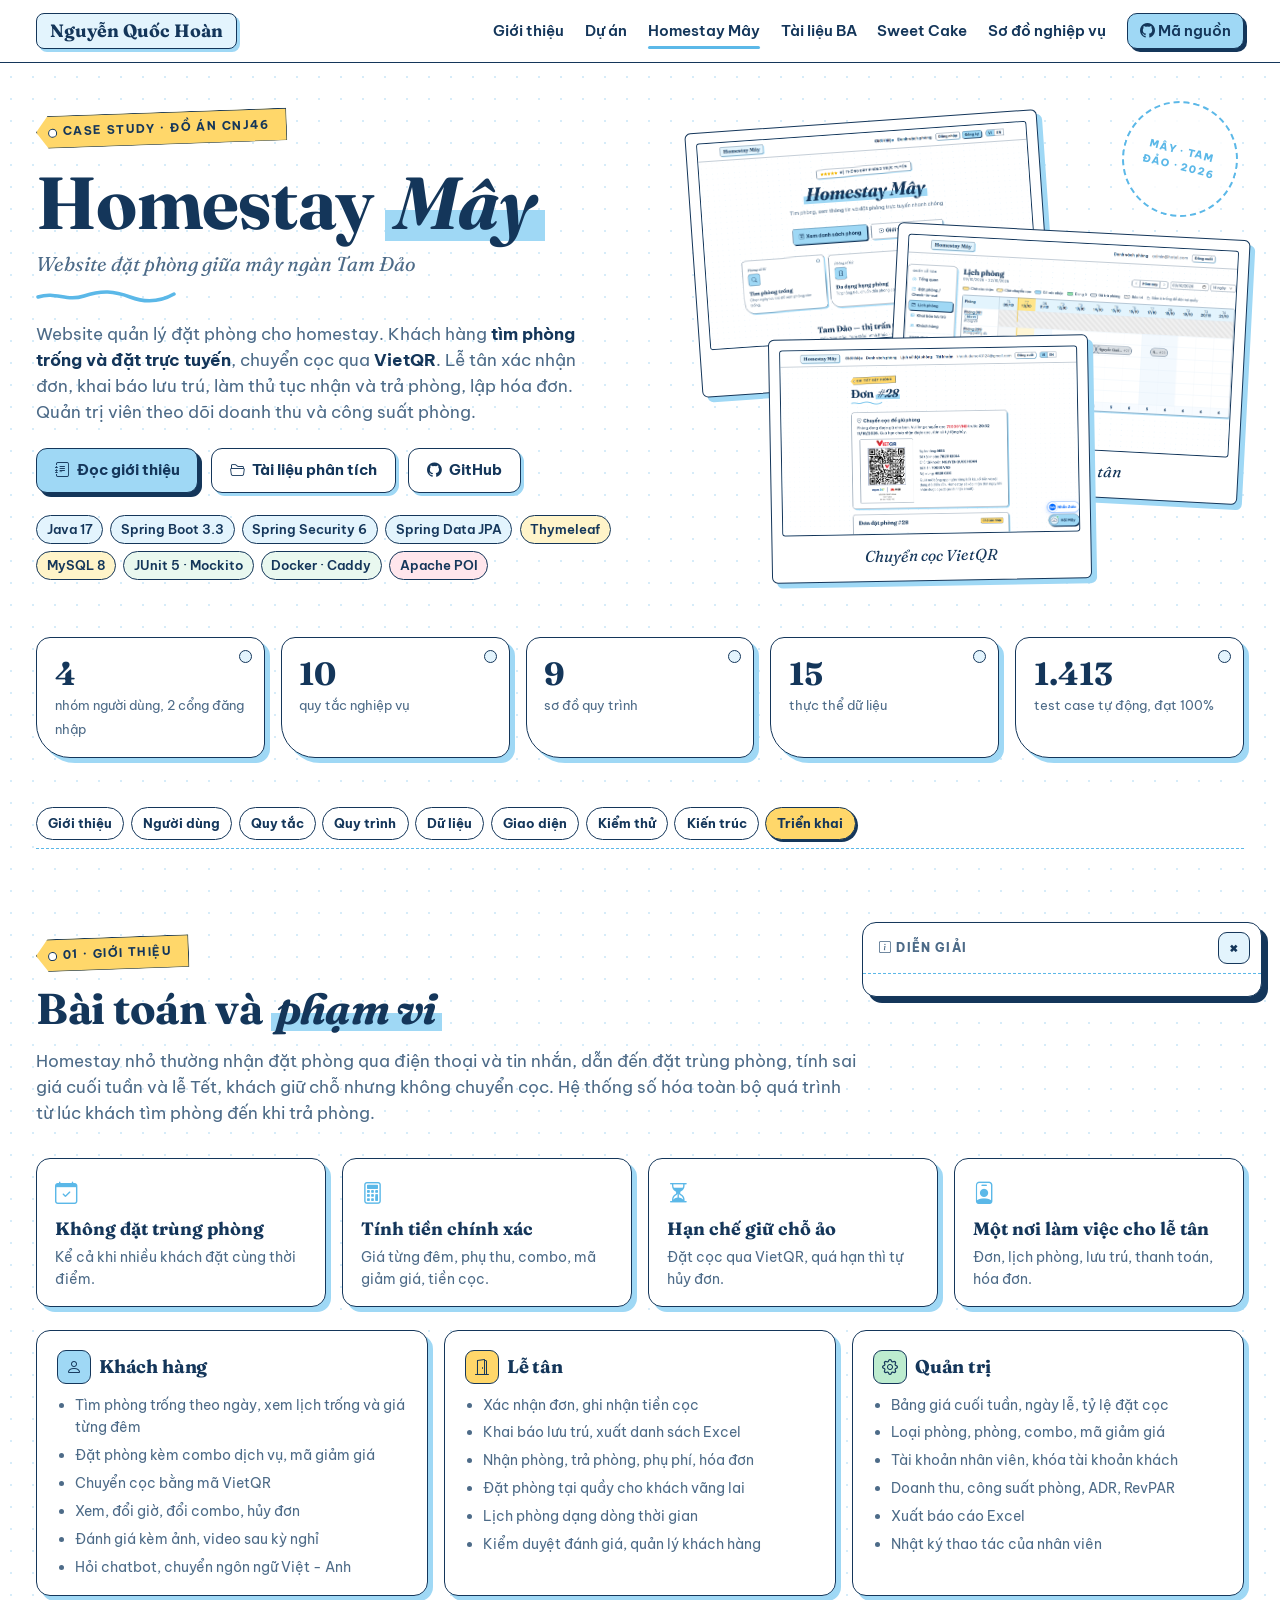
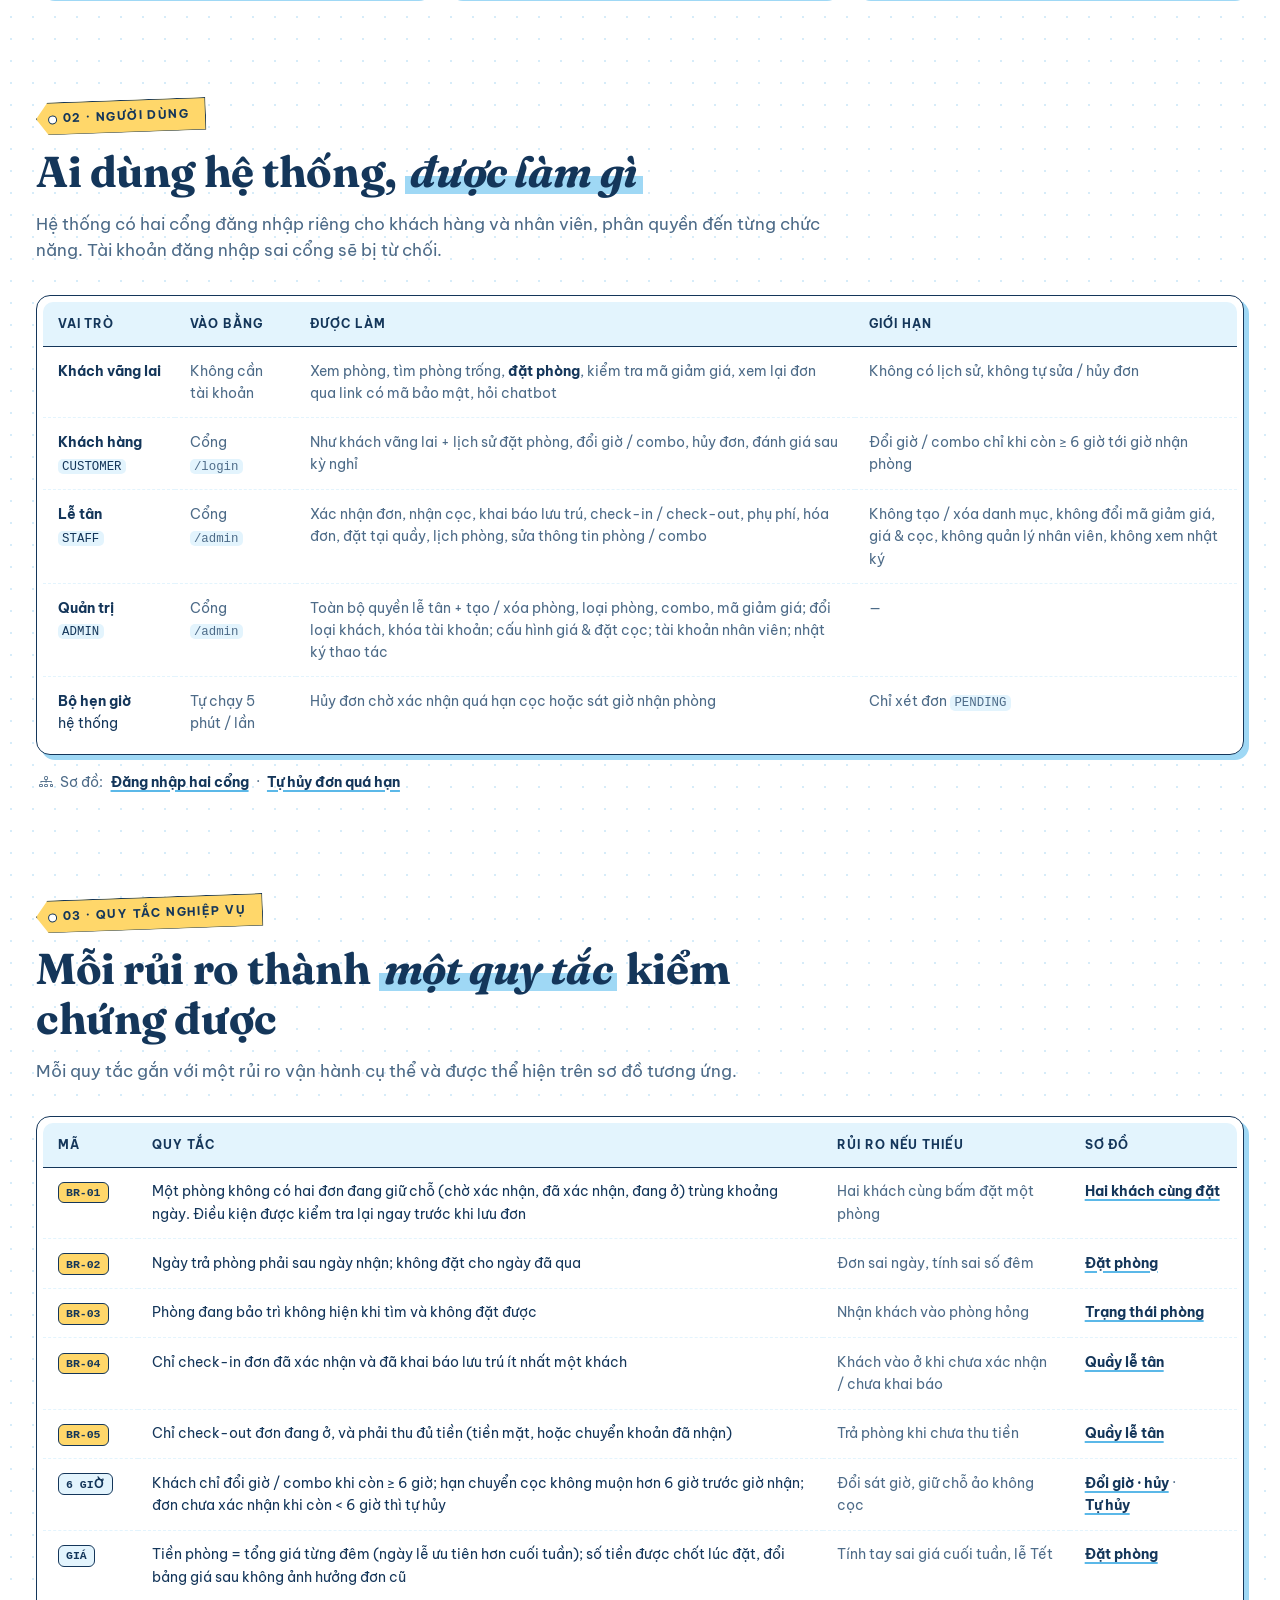
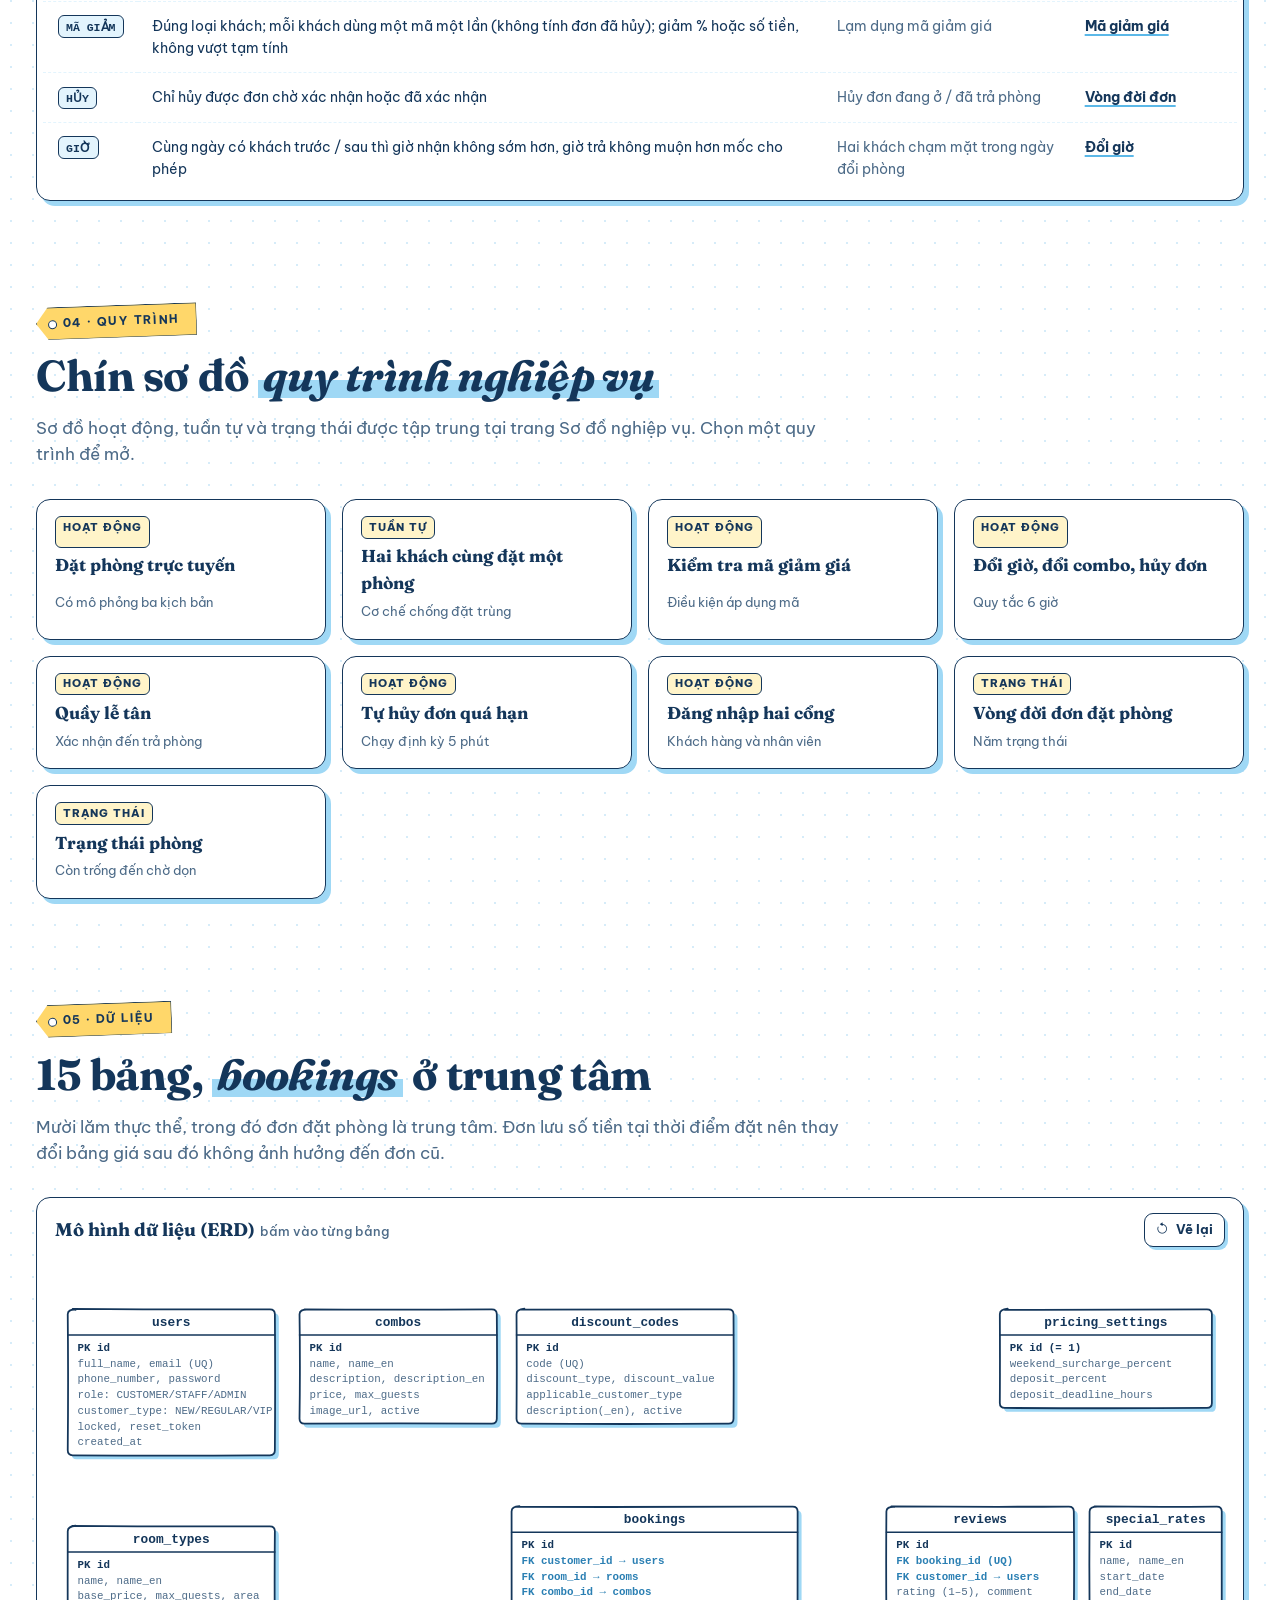
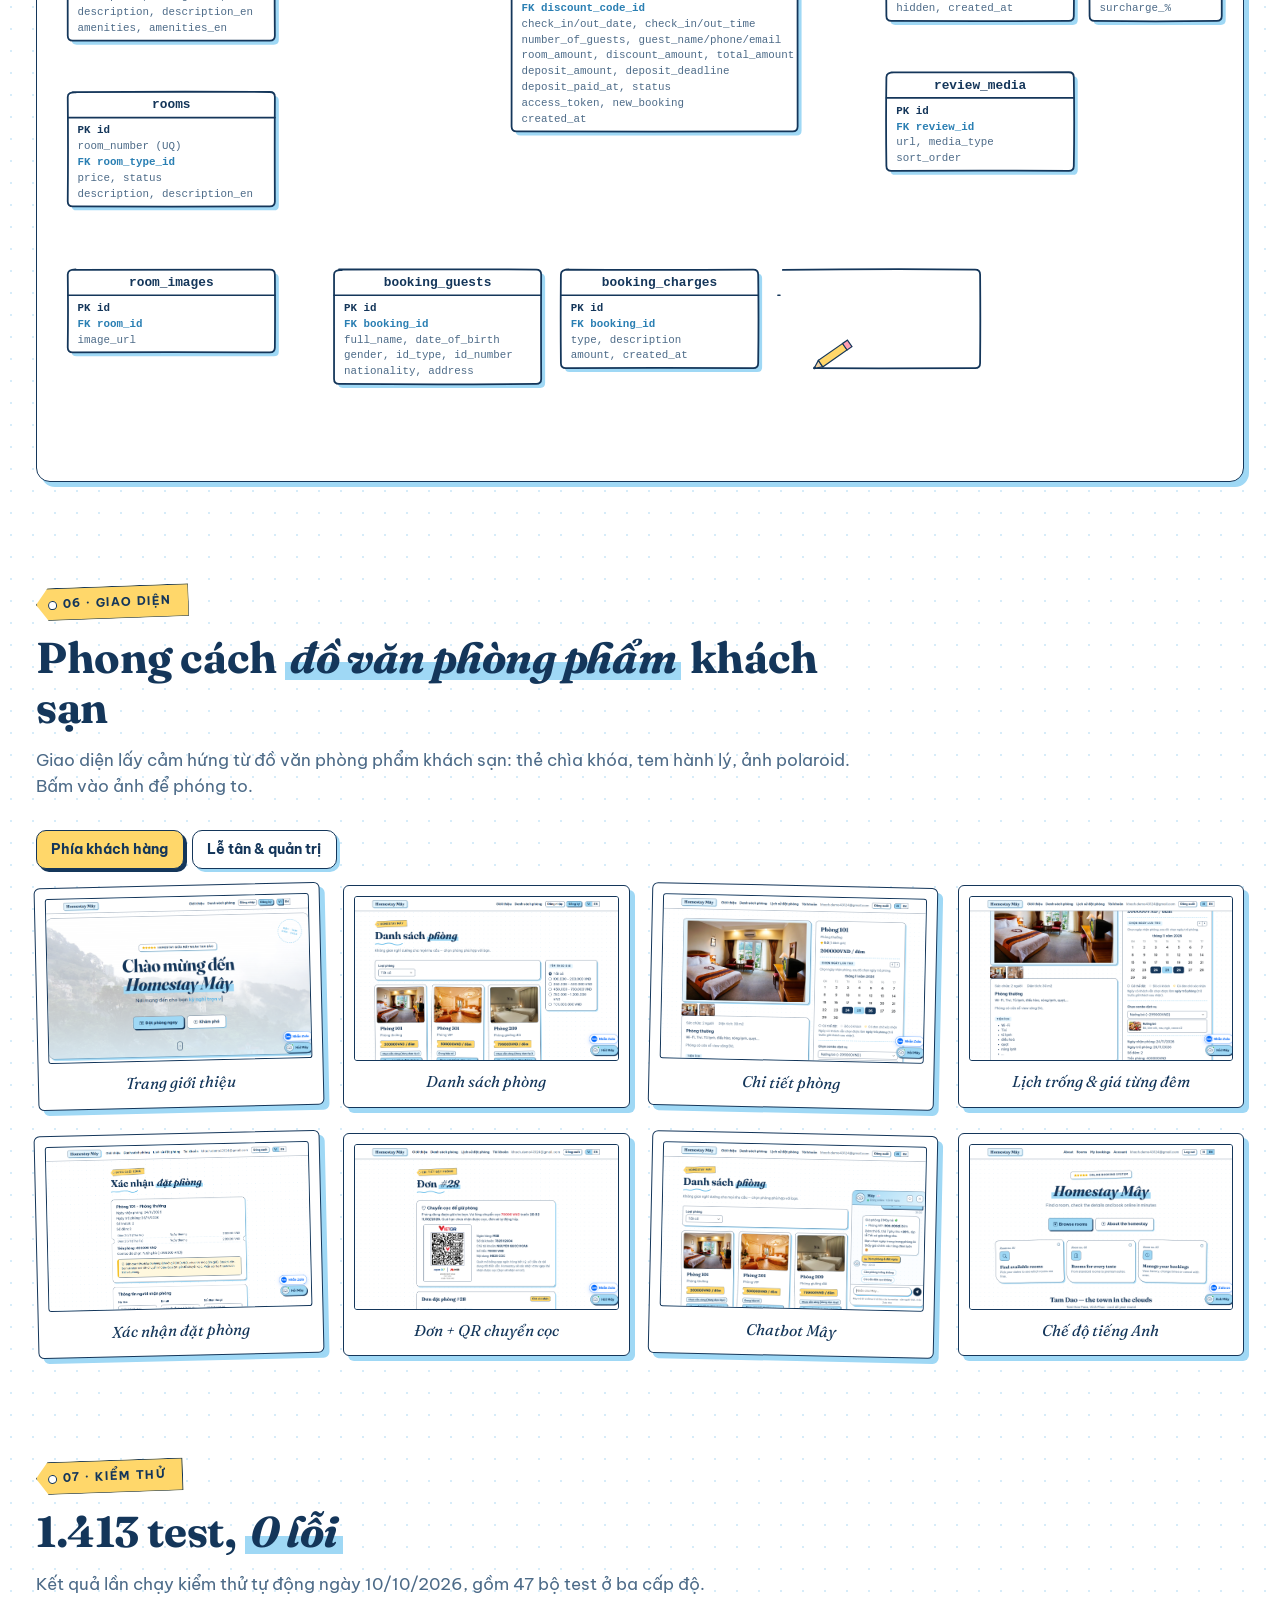
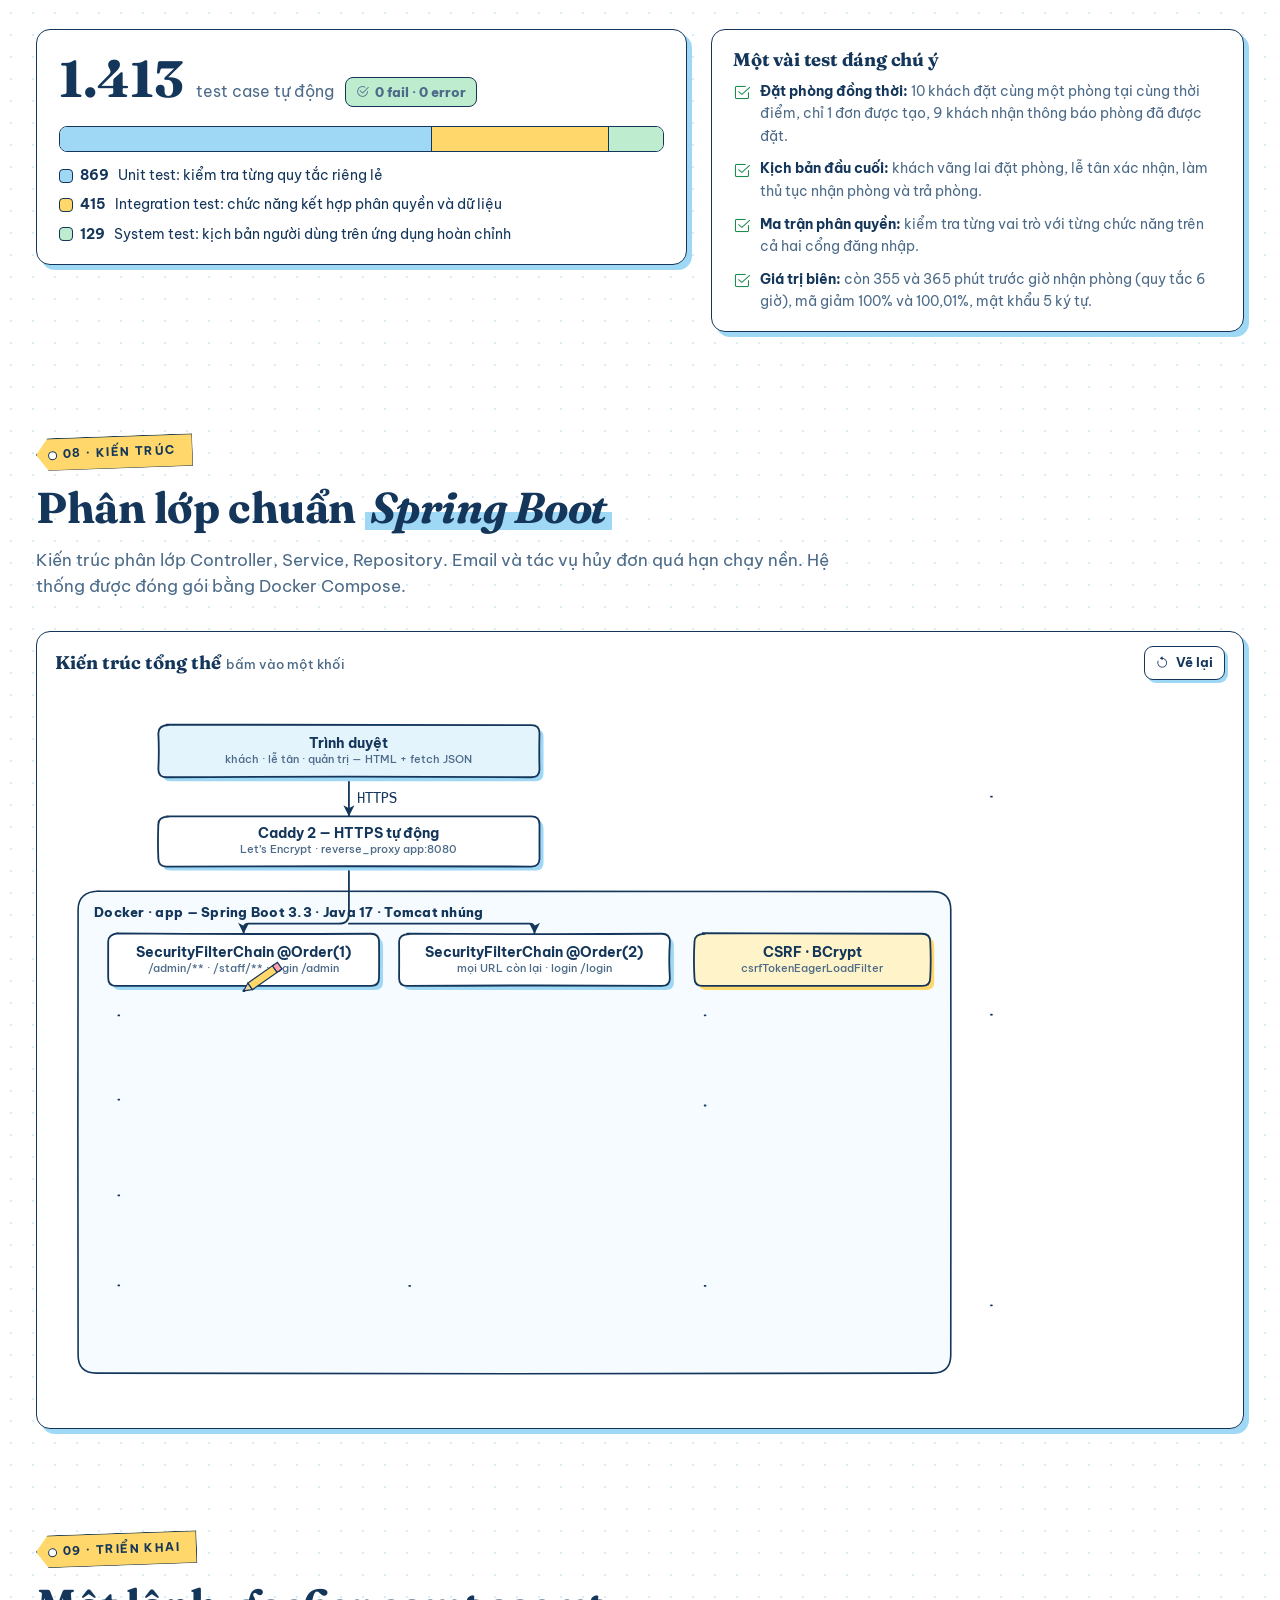
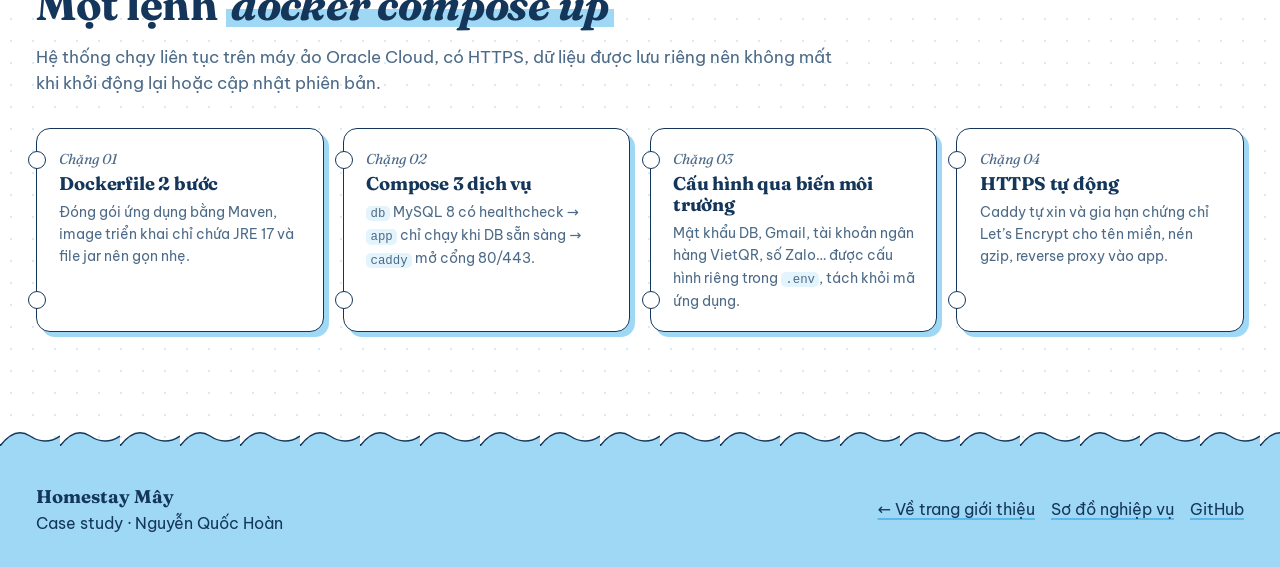
==== commit cf4f42a0: "Them trang tai lieu phan tich: user story, use case, BPMN, SRS, wireframe, UAT, ma tran truy vet Co-" ====
--- a/homestay-may.html
+++ b/homestay-may.html
@@ -151,6 +151,7 @@
             <a href="index.html">Giới thiệu</a>
             <a href="index.html#du-an">Dự án</a>
             <a href="homestay-may.html" class="on">Homestay Mây</a>
+            <a href="tai-lieu-phan-tich.html">Tài liệu BA</a>
             <a href="sweet-cake.html">Sweet Cake</a>
             <a href="so-do/luong-dat-phong.html">Sơ đồ nghiệp vụ</a>
             <a class="gh" href="https://github.com/ngynquchn2511/hotel-booking-with-java" target="_blank" rel="noopener"><i class="bi bi-github"></i> Mã nguồn</a>
@@ -173,7 +174,7 @@
             </p>
             <div class="ctas">
                 <a class="btn primary" href="#gioi-thieu"><i class="bi bi-journal-text"></i>Đọc giới thiệu</a>
-                <a class="btn" href="so-do/luong-dat-phong.html"><i class="bi bi-play-circle"></i>Sơ đồ nghiệp vụ</a>
+                <a class="btn" href="tai-lieu-phan-tich.html"><i class="bi bi-folder2-open"></i>Tài liệu phân tích</a>
                 <a class="btn" href="https://github.com/ngynquchn2511/hotel-booking-with-java" target="_blank" rel="noopener"><i class="bi bi-github"></i>GitHub</a>
             </div>
             <div class="chips">
--- a/assets/css/sketch.css
+++ b/assets/css/sketch.css
@@ -67,3 +67,12 @@
 .sk .sk-msg { font: 500 12.2px 'Be Vietnam Pro', sans-serif; fill: var(--ink); paint-order: stroke; stroke: #fff; stroke-width: 4px; stroke-linejoin: round; }
 .sk .sk-card { font: 800 12px 'Be Vietnam Pro', sans-serif; fill: var(--ink); paint-order: stroke; stroke: #fff; stroke-width: 4px; }
 .sk .sk-pencil { pointer-events: none; }
+
+/* Ky hieu BPMN */
+.sk .s-evStart .sk-body { fill: var(--mint-soft, #e9f8ef); stroke-width: 2; }
+.sk .s-evEnd .sk-body { fill: var(--rose-soft, #ffe6ec); stroke-width: 4.5; }
+.sk .s-evTimer .sk-body { fill: #fff8e0; stroke-width: 2; }
+.sk .s-gw .sk-body { fill: #fff8e0; }
+.sk .s-gw .sk-sh { fill: var(--sun, #ffd76a); }
+.sk .s-gw .sk-extra { stroke-width: 2.6; }
+.sk .sk-evl { font: 600 11.5px 'Be Vietnam Pro', sans-serif; fill: var(--ink); paint-order: stroke; stroke: #fff; stroke-width: 4px; stroke-linejoin: round; }
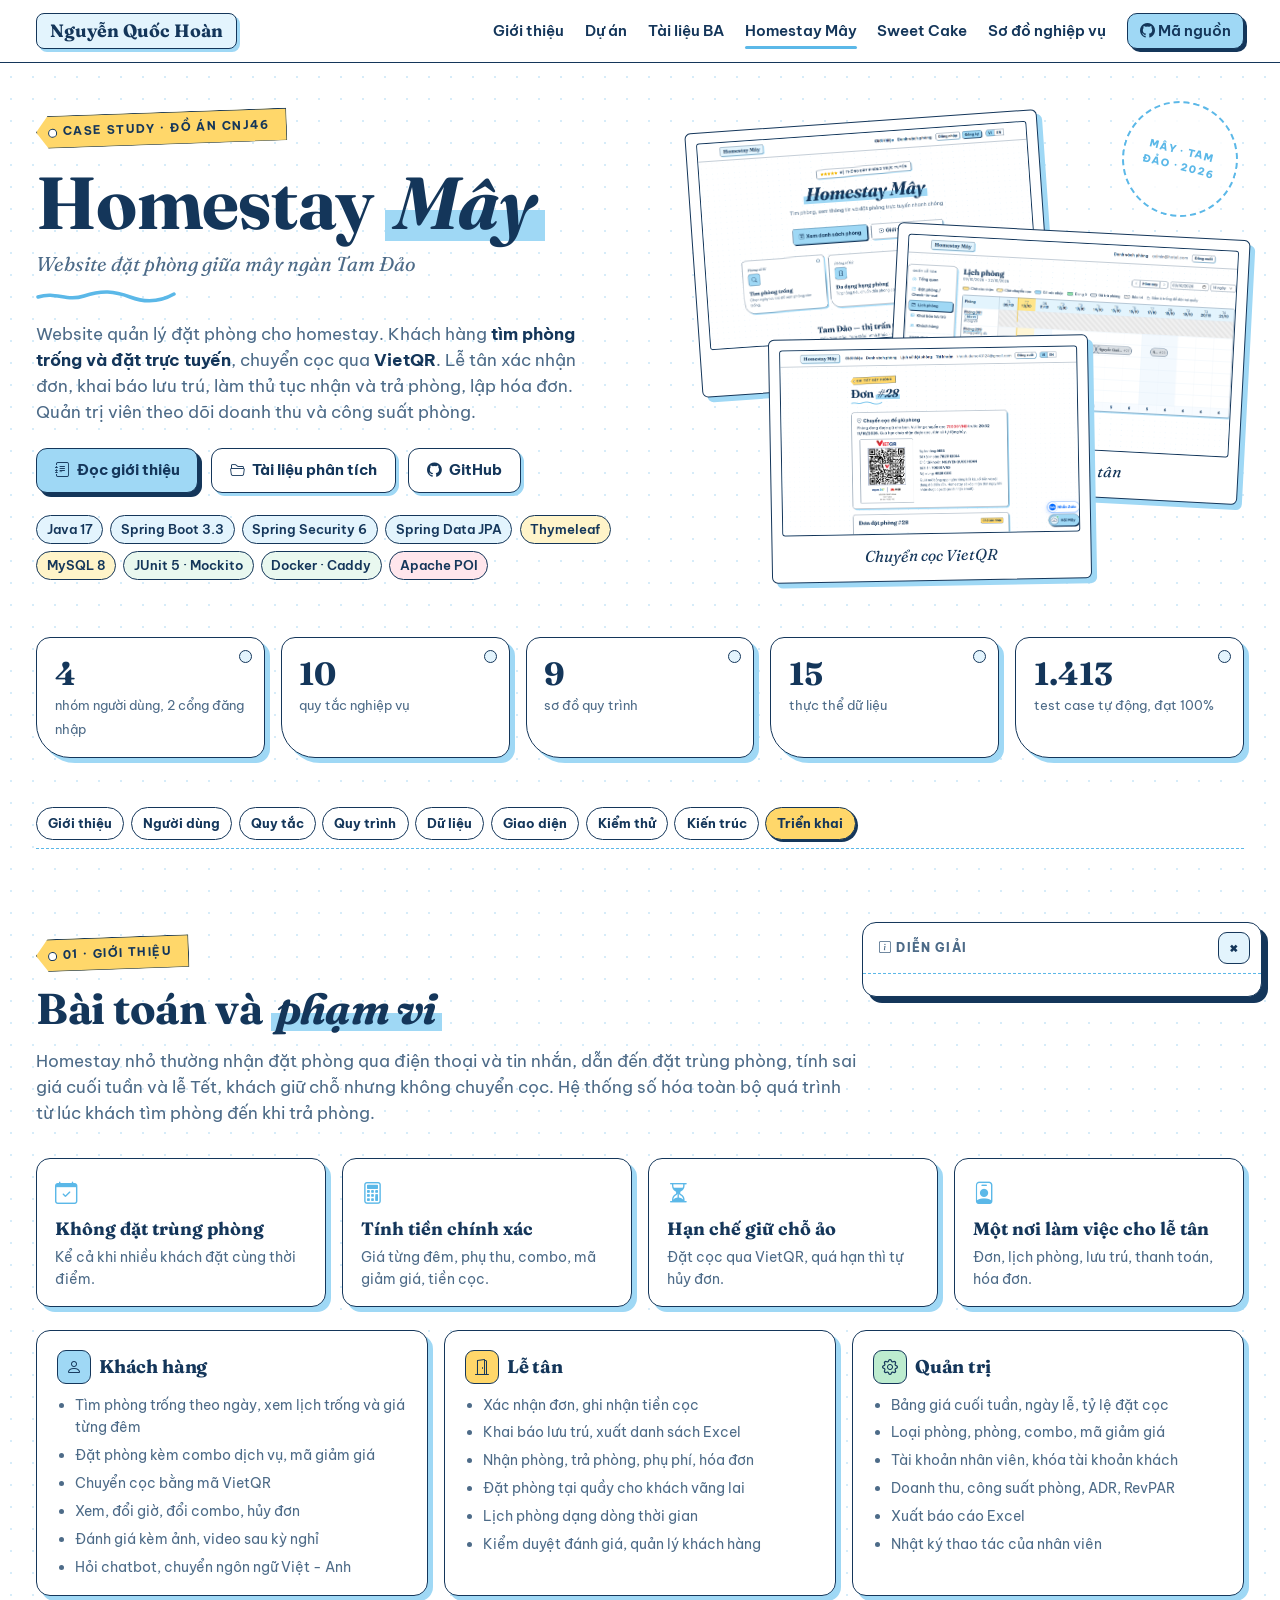
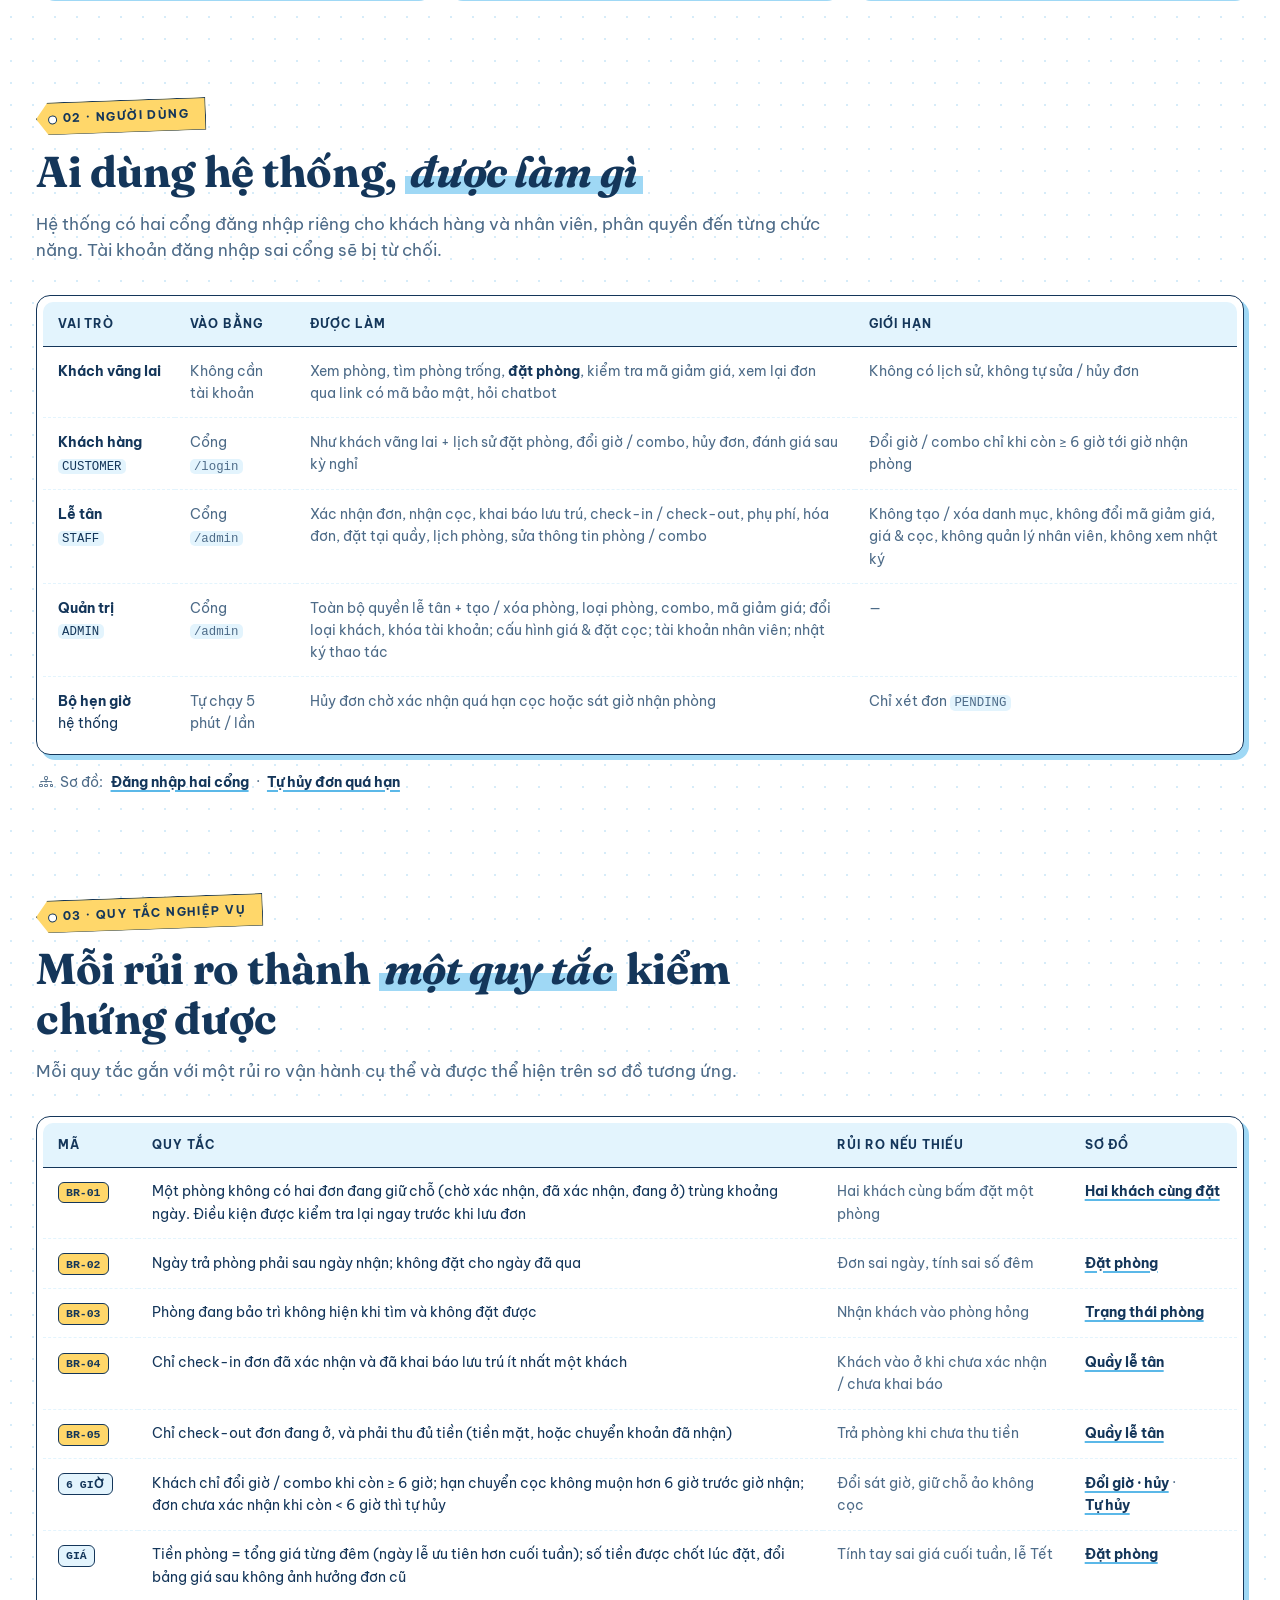
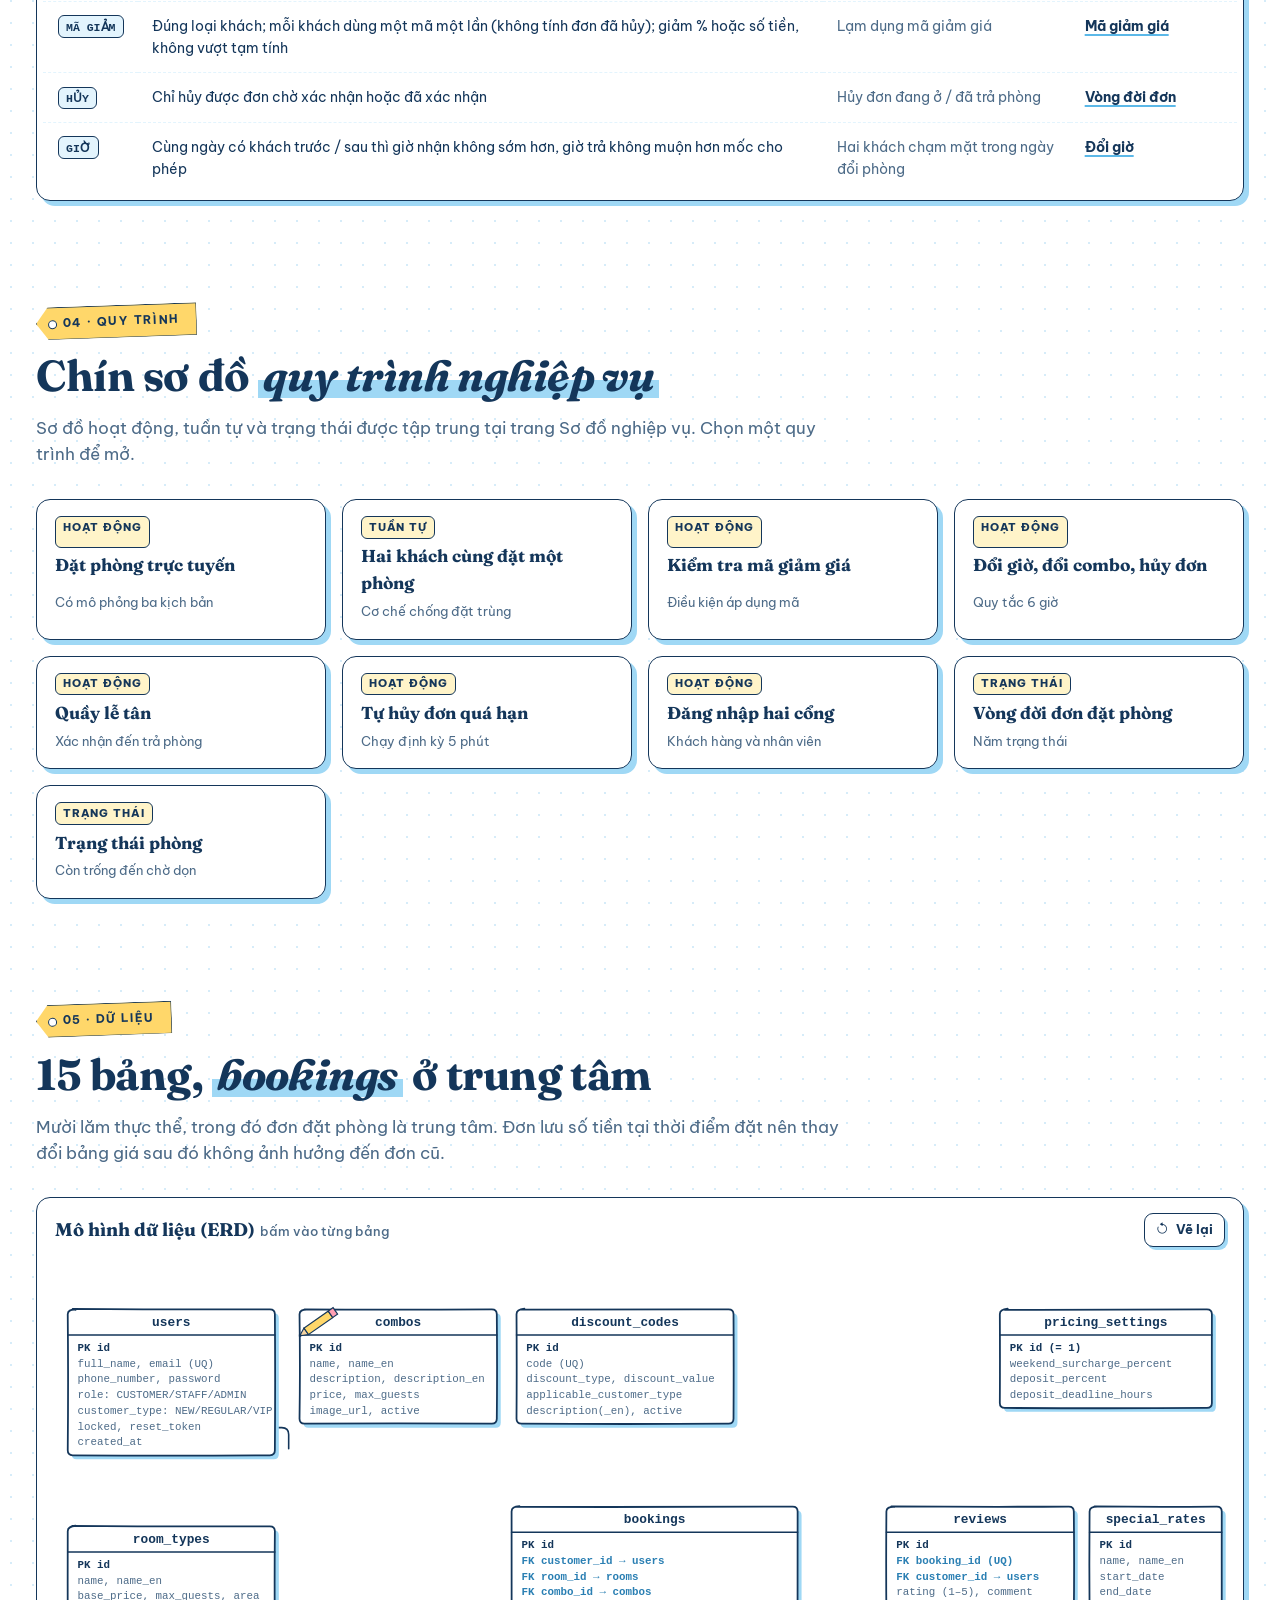
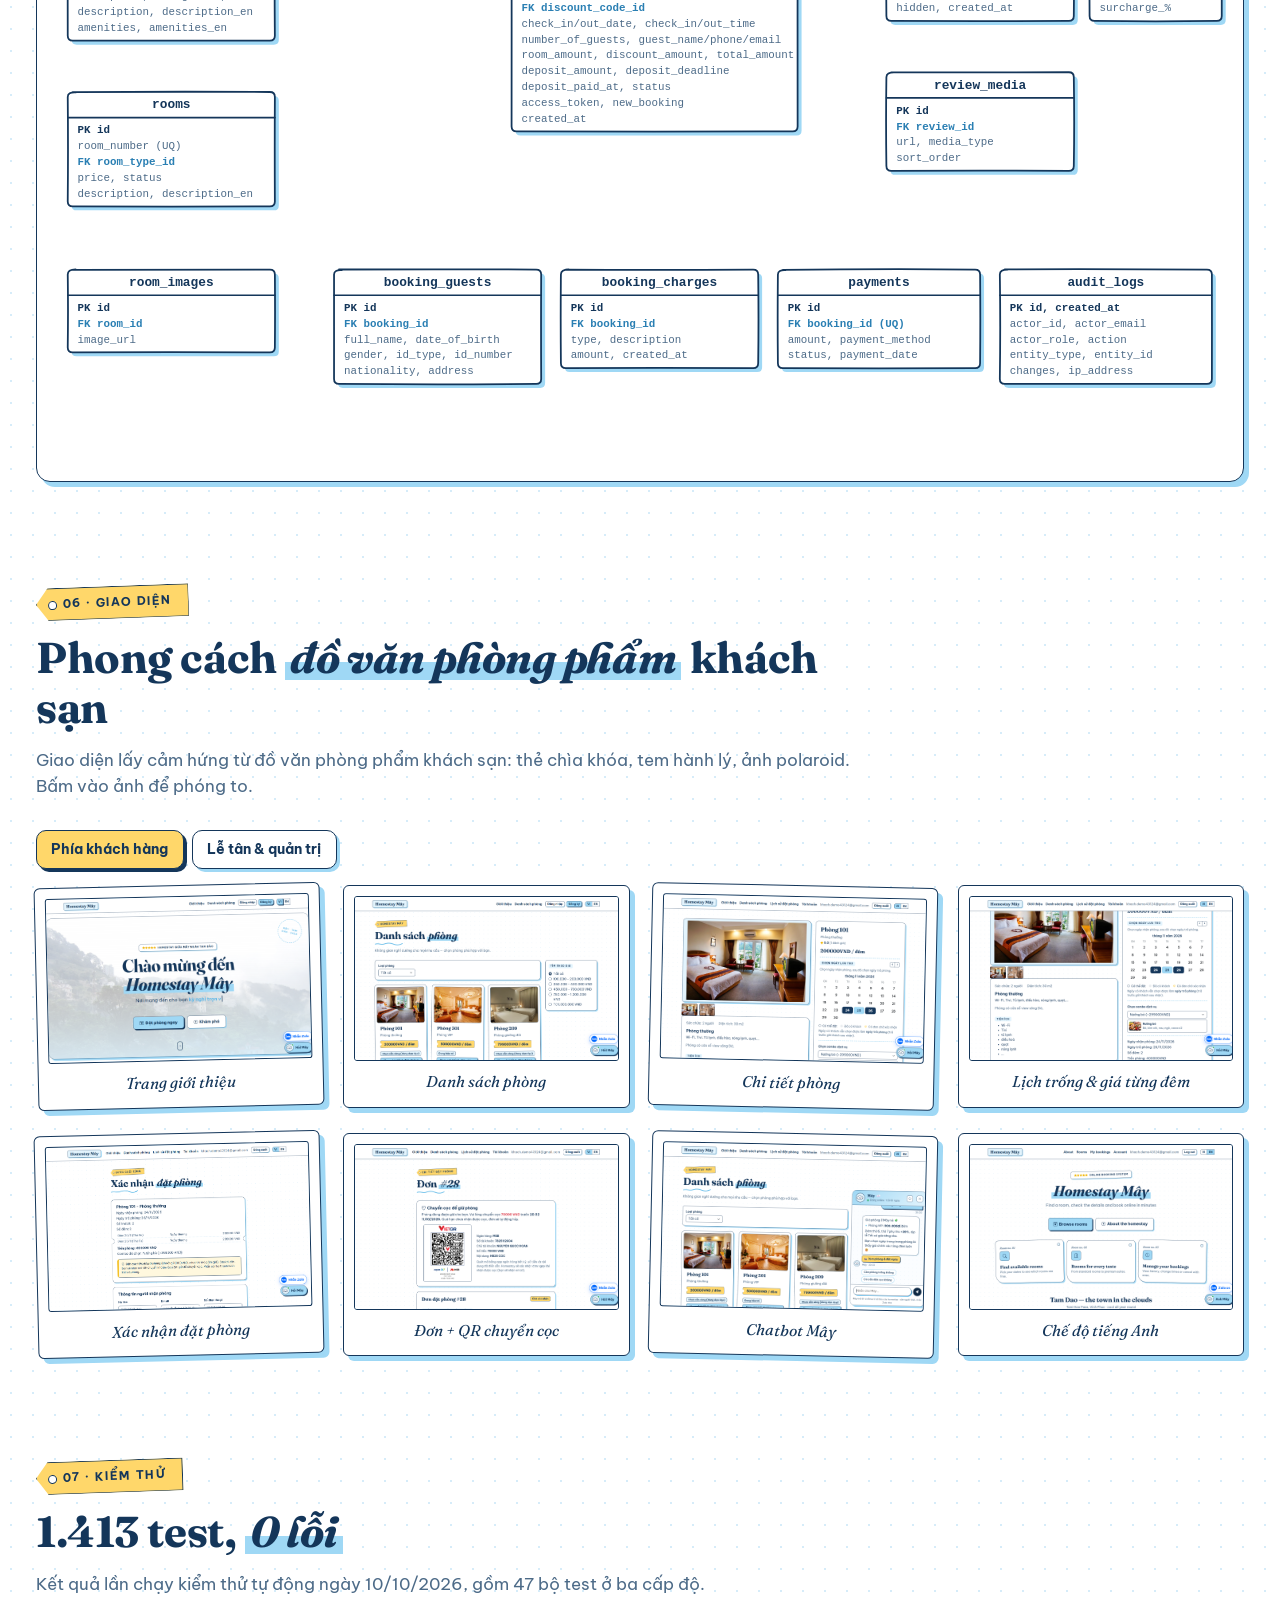
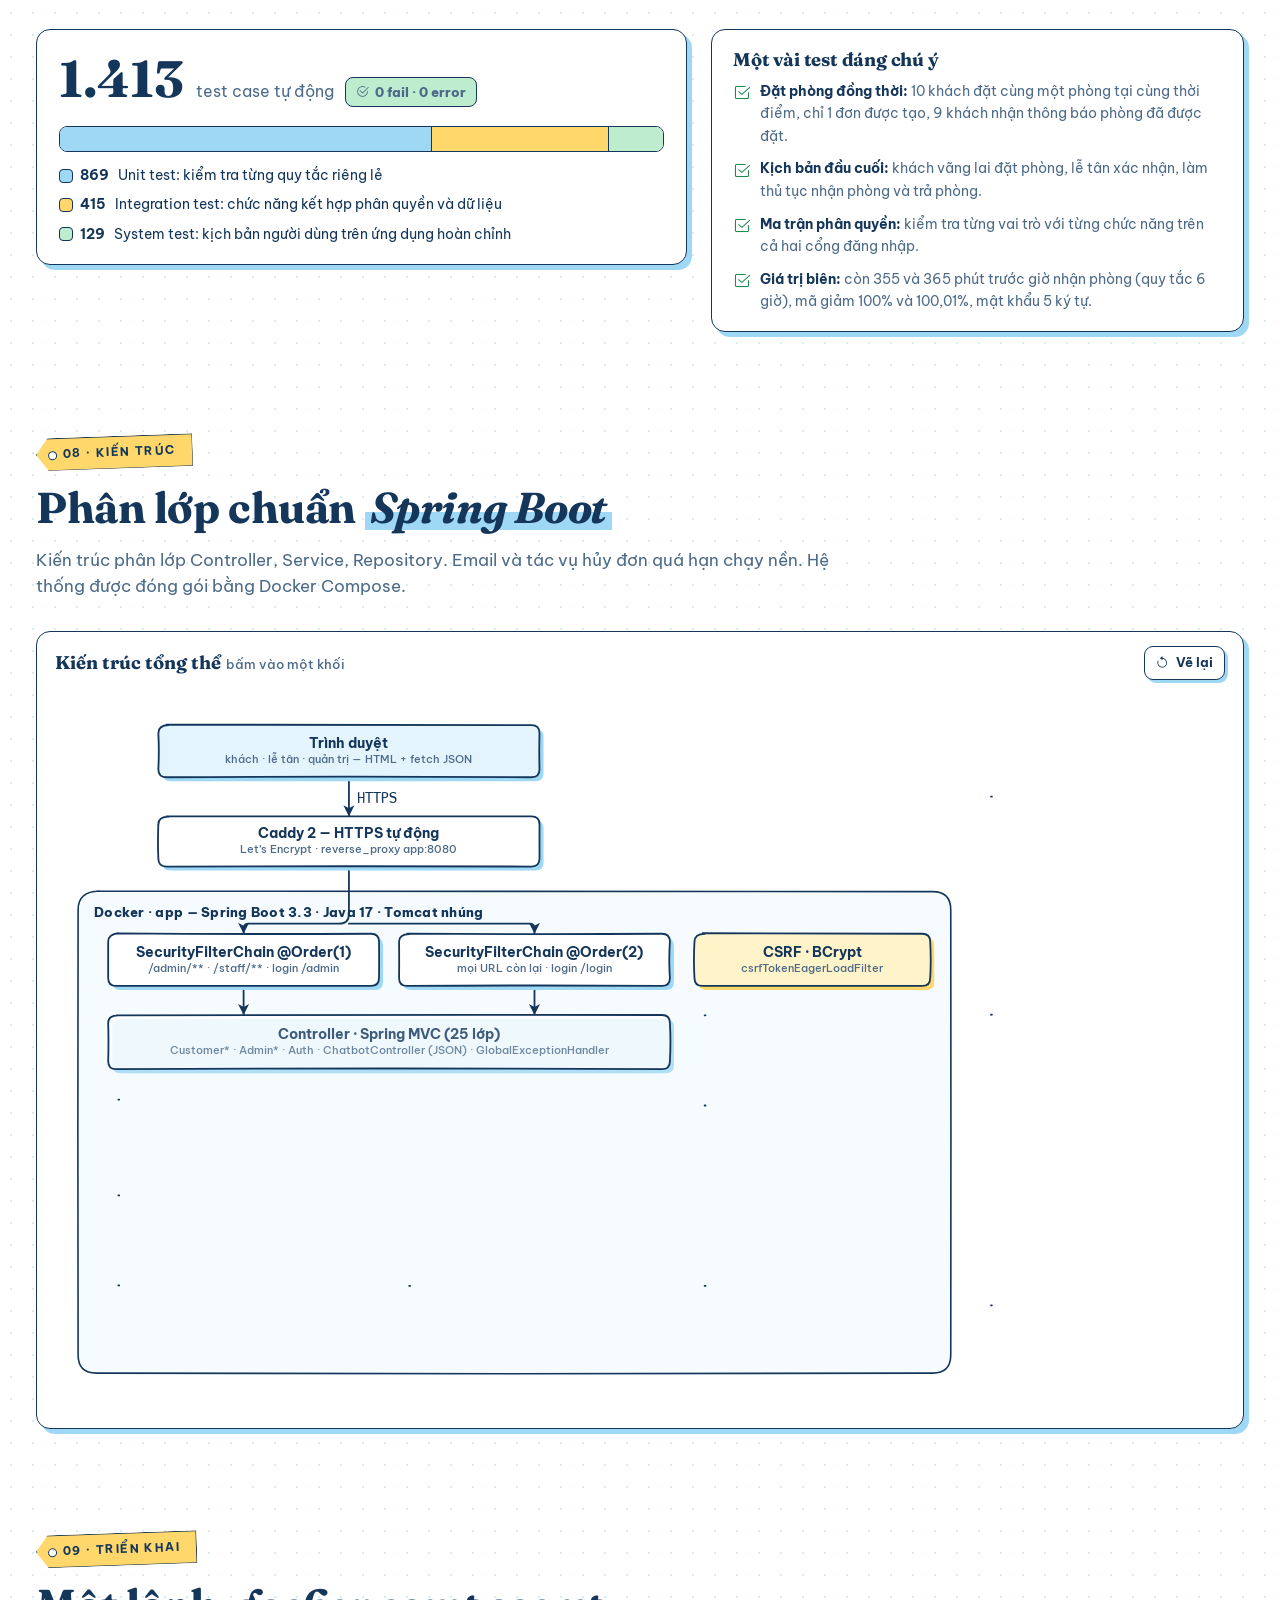
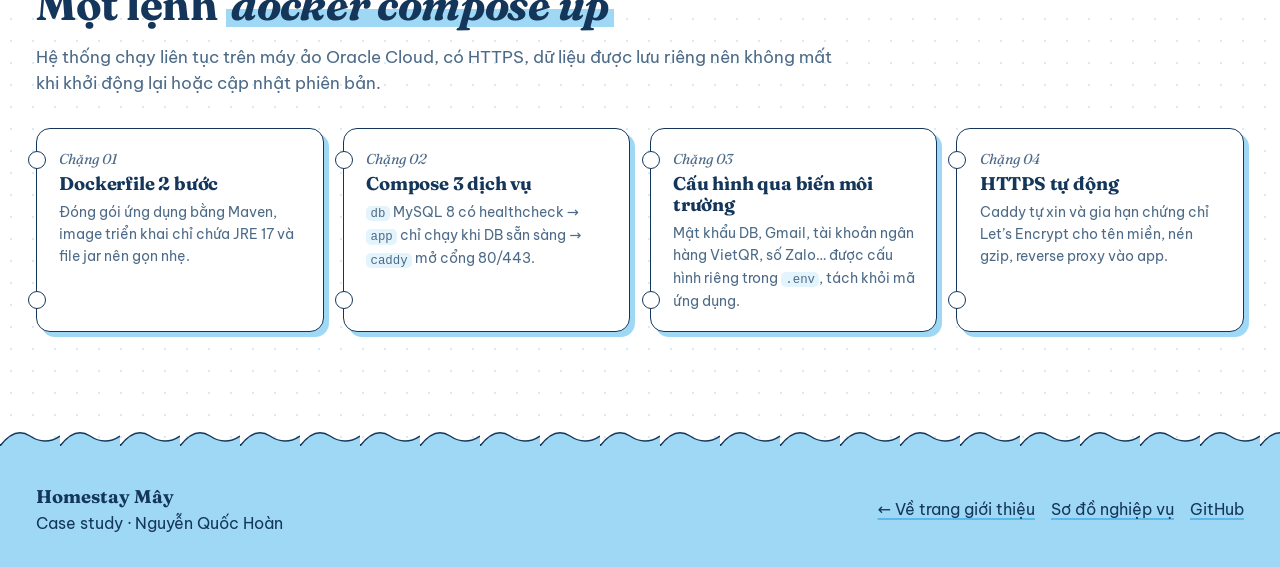
==== commit fd78487c: "Sap xep menu: Tai lieu BA, Homestay May, Sweet Cake dung canh nhau Co-Authored-By: Claude Opus 5.5 <" ====
--- a/homestay-may.html
+++ b/homestay-may.html
@@ -150,8 +150,8 @@
         <nav class="nav">
             <a href="index.html">Giới thiệu</a>
             <a href="index.html#du-an">Dự án</a>
+            <a href="tai-lieu-phan-tich.html">Tài liệu BA</a>
             <a href="homestay-may.html" class="on">Homestay Mây</a>
-            <a href="tai-lieu-phan-tich.html">Tài liệu BA</a>
             <a href="sweet-cake.html">Sweet Cake</a>
             <a href="so-do/luong-dat-phong.html">Sơ đồ nghiệp vụ</a>
             <a class="gh" href="https://github.com/ngynquchn2511/hotel-booking-with-java" target="_blank" rel="noopener"><i class="bi bi-github"></i> Mã nguồn</a>
--- a/assets/css/site.css
+++ b/assets/css/site.css
@@ -158,3 +158,12 @@
 #dock-body p b, #dock-body li b { color: var(--ink); }
 #dock-body ul { margin: 0 0 .7rem; padding-left: 1.1rem; color: var(--ink-soft); font-size: .9rem; }
 @media (max-width: 640px) { .dock { right: 0; left: 0; bottom: 0; width: 100%; border-radius: 14px 14px 0 0; max-height: 62vh; } }
+
+/* ---------- Nut len dau trang ---------- */
+.totop { position: fixed; right: 18px; bottom: 18px; z-index: 55; width: 48px; height: 48px; display: grid; place-items: center;
+    font-size: 1.3rem; color: var(--ink); background: var(--sun); border: var(--line); border-radius: 12px; box-shadow: 4px 4px 0 var(--ink);
+    cursor: pointer; opacity: 0; transform: translateY(16px); pointer-events: none; transition: opacity .25s, transform .25s, box-shadow .12s; }
+.totop.show { opacity: 1; transform: none; pointer-events: auto; }
+.totop:hover { box-shadow: 6px 6px 0 var(--ink); transform: translate(-2px, -2px); }
+.totop:active { box-shadow: 0 0 0 transparent; transform: translate(3px, 3px); }
+.dock.open ~ .totop { opacity: 0; pointer-events: none; }
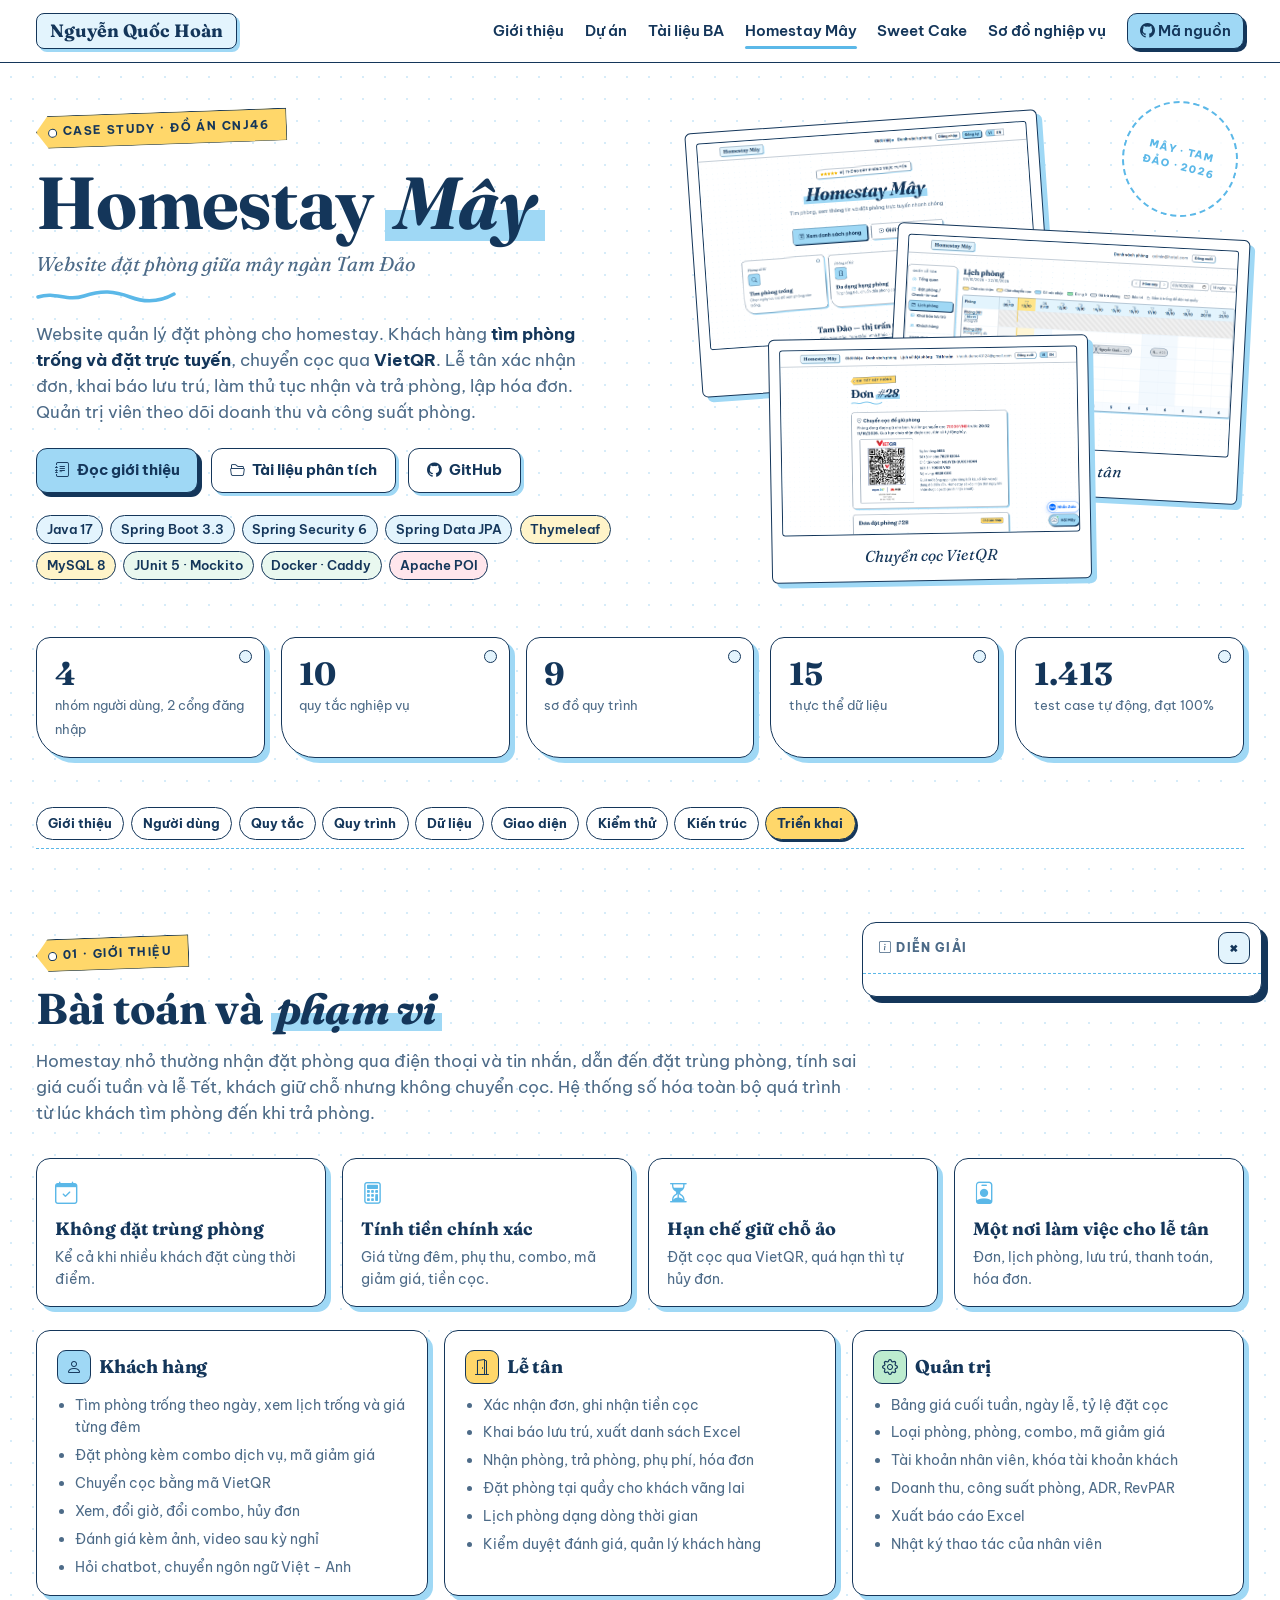
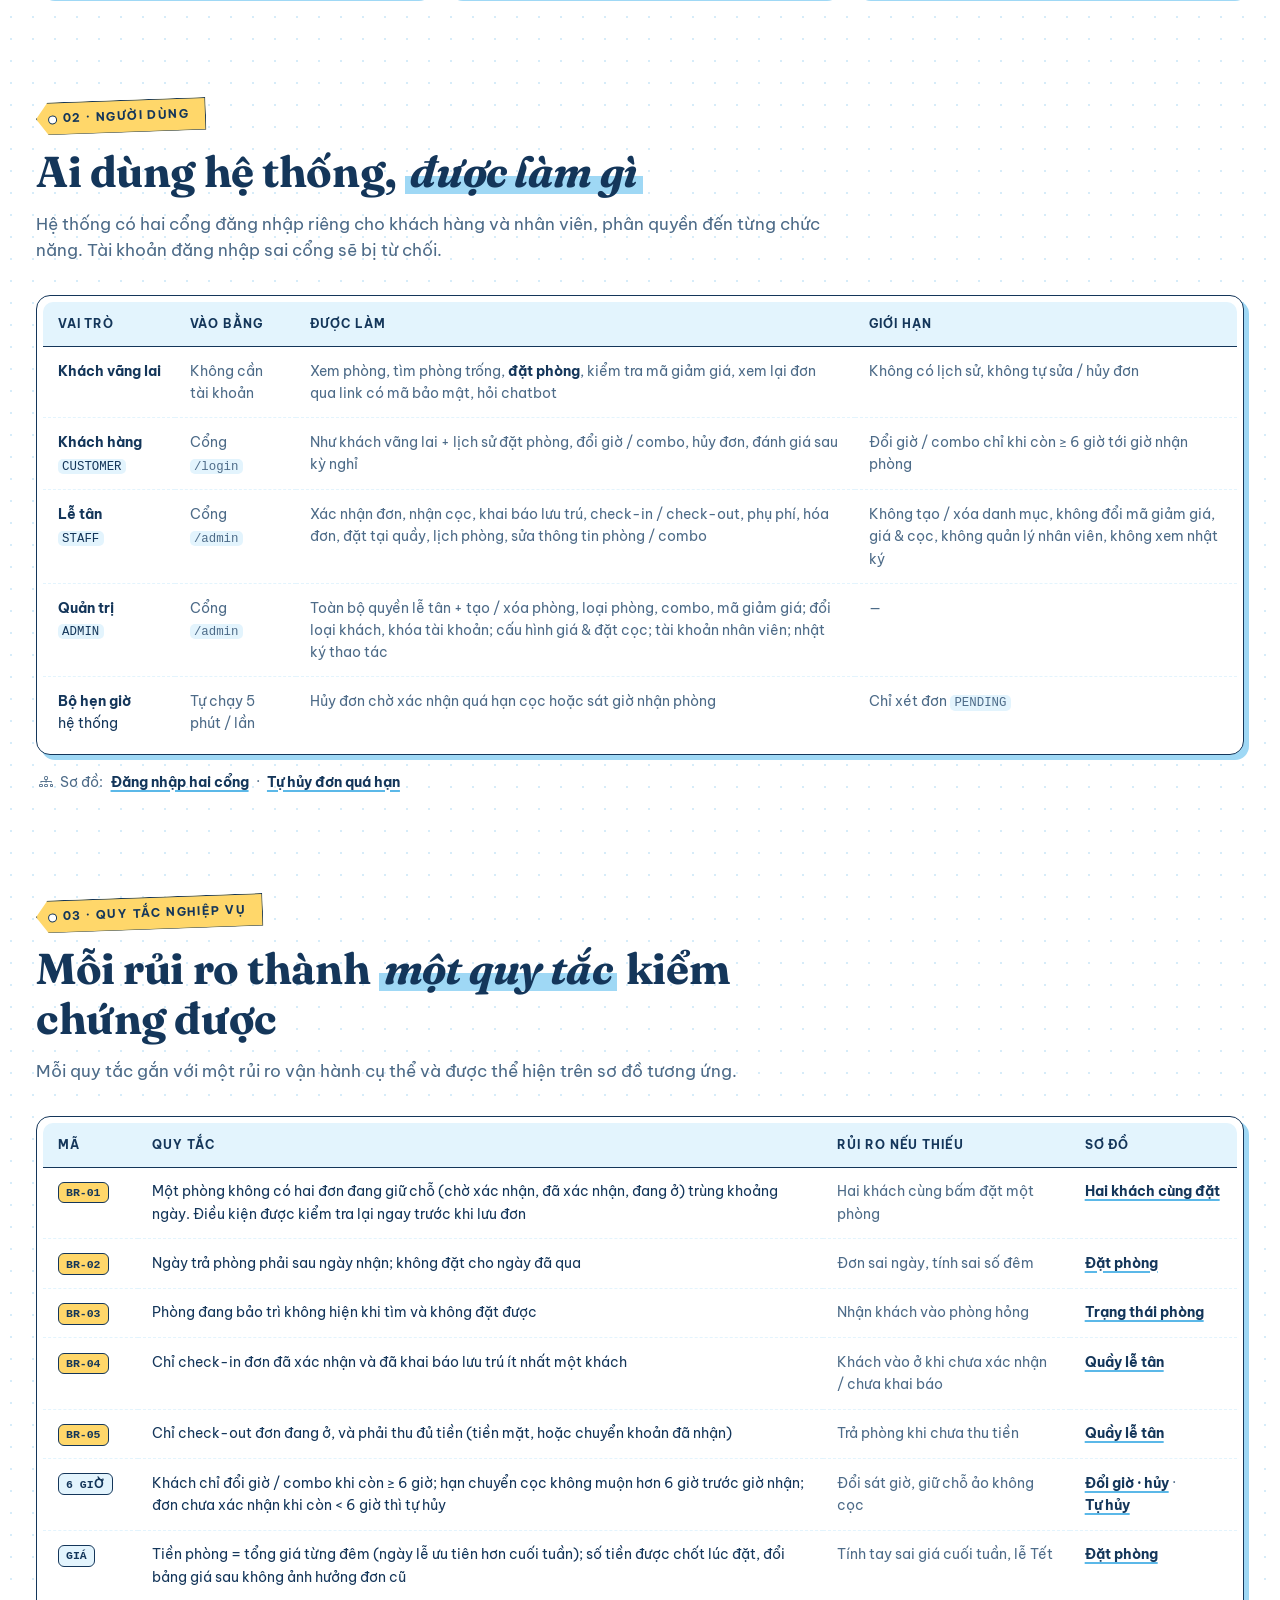
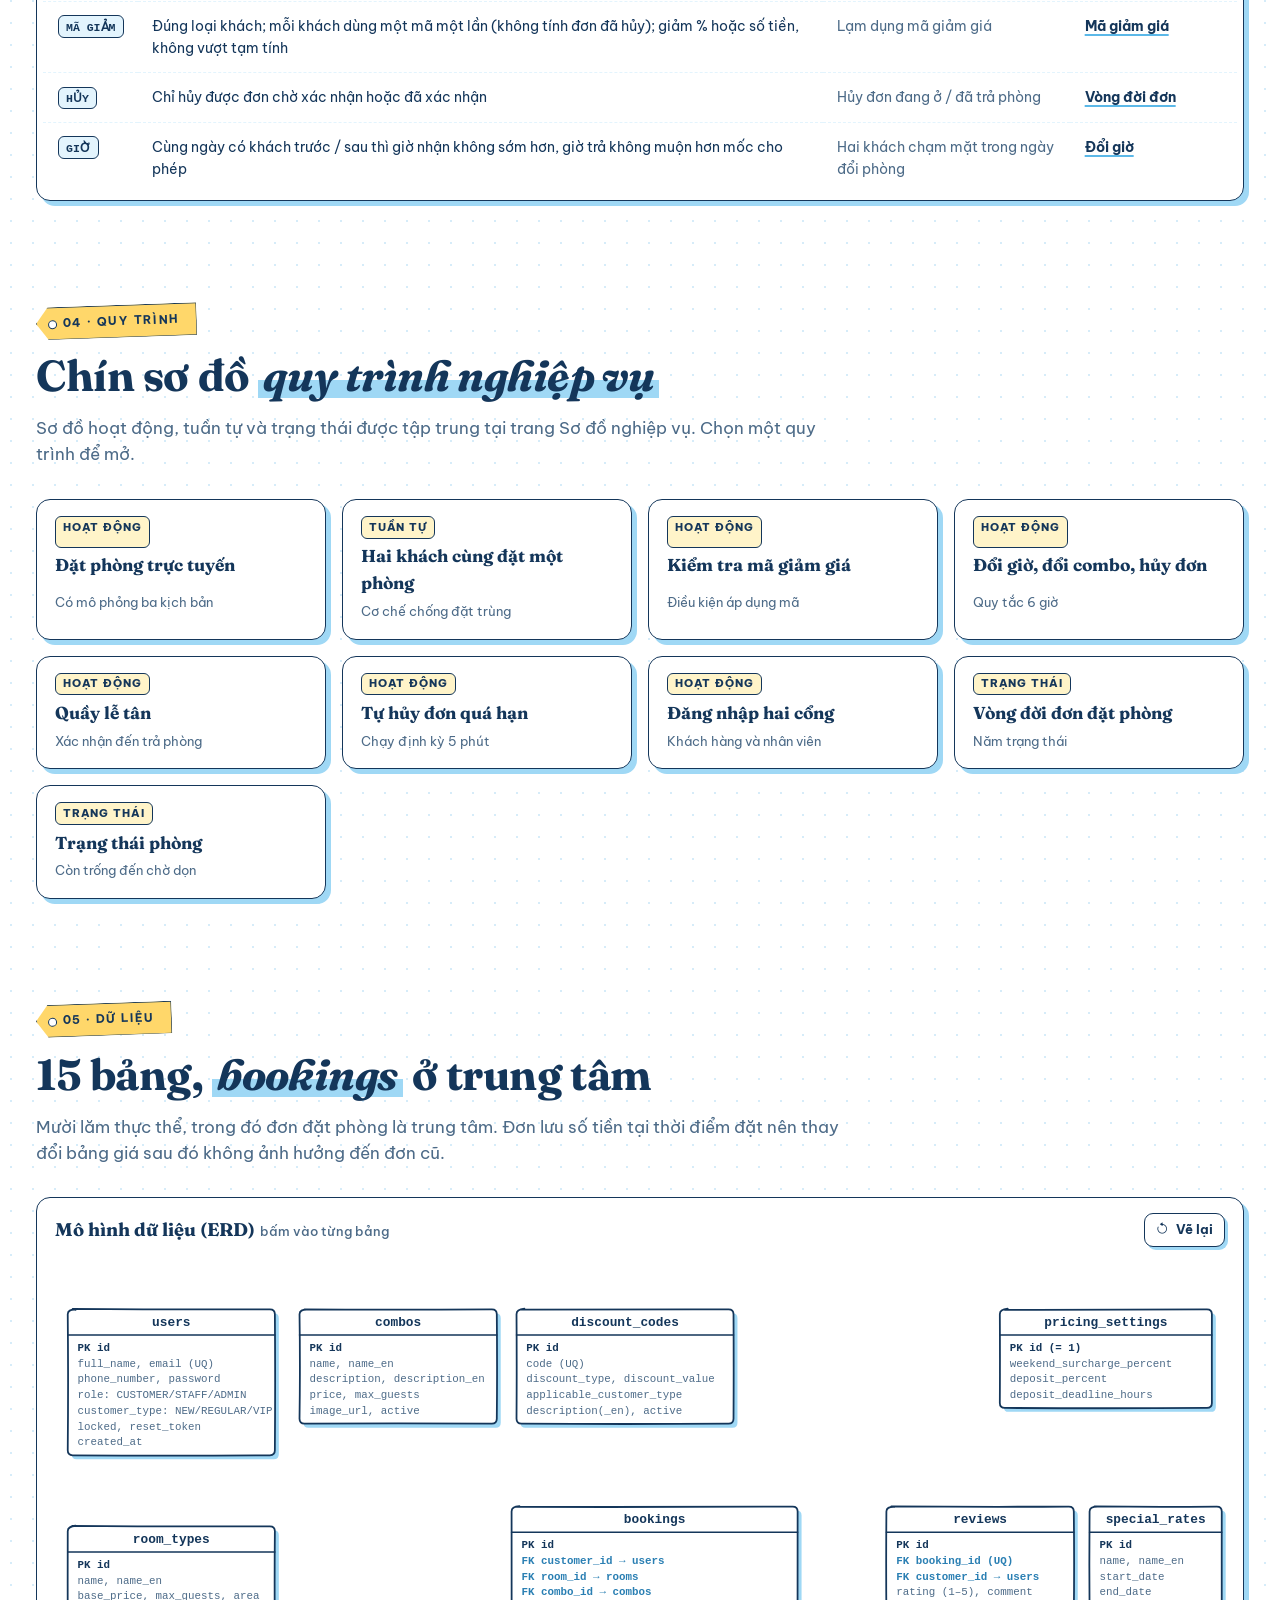
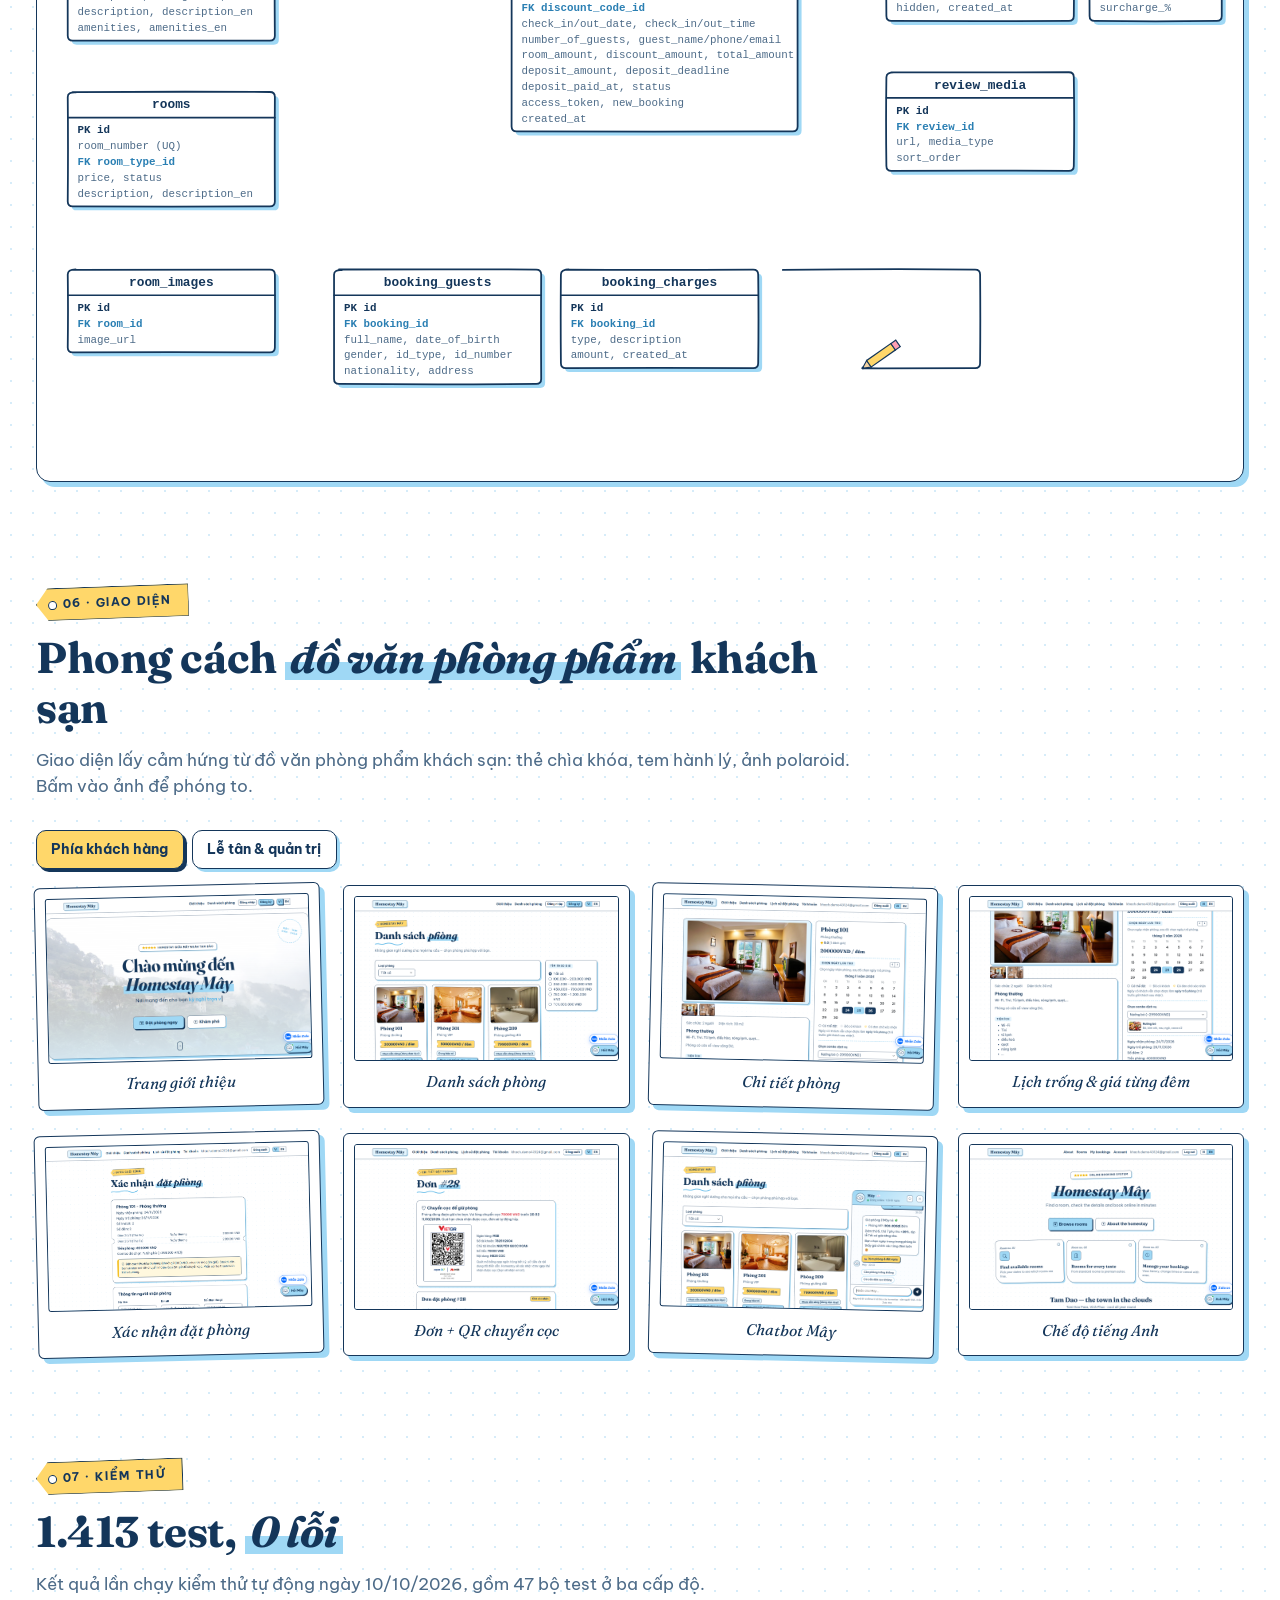
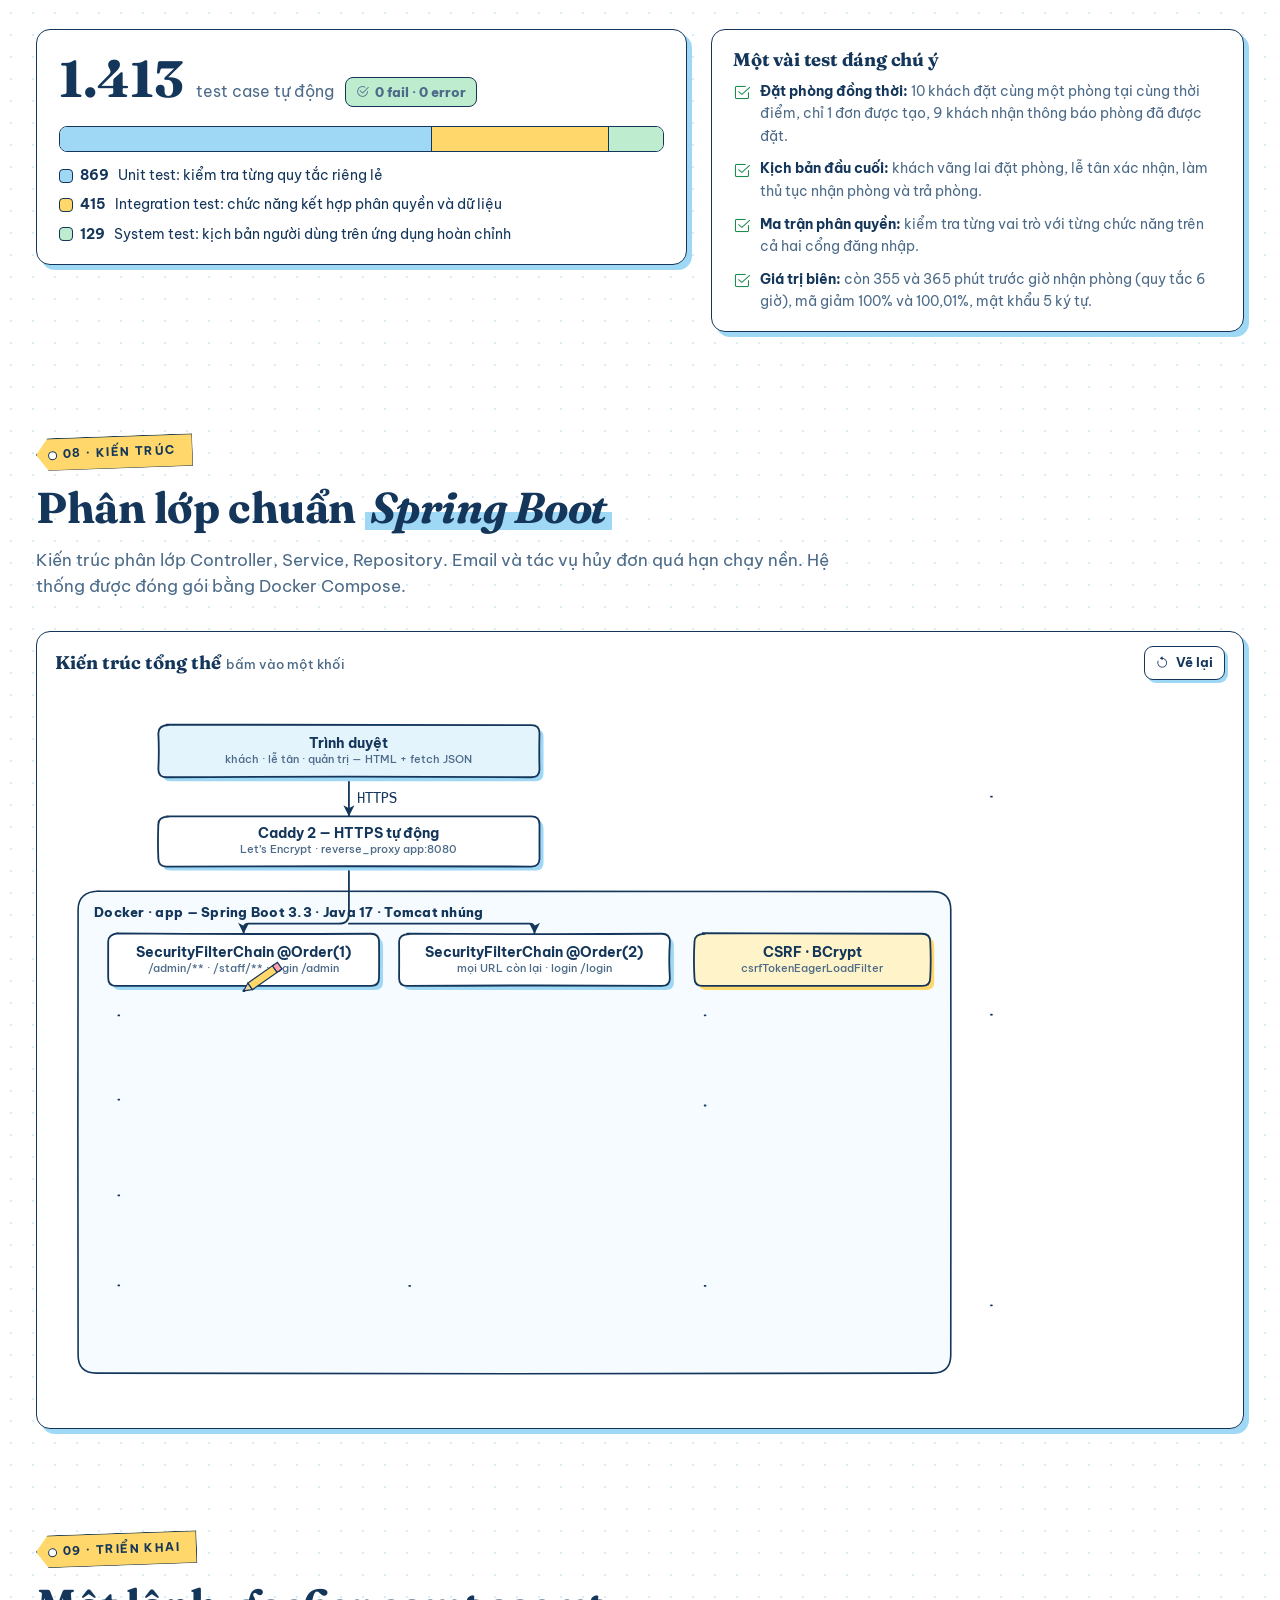
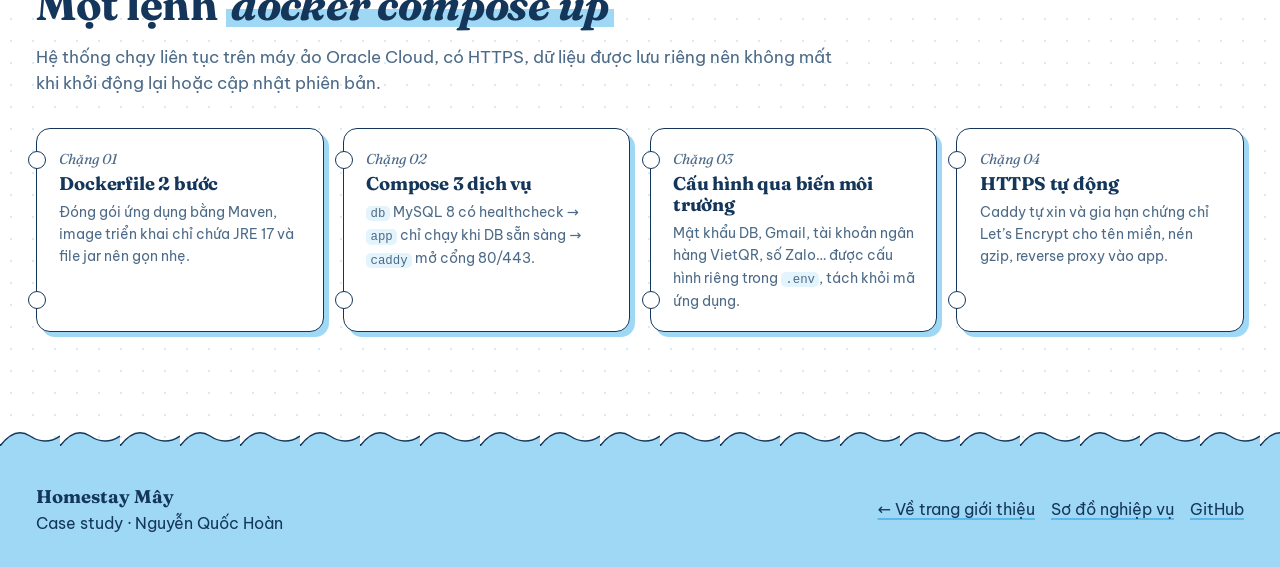
==== commit b3c02af6: "Mo ta ngan gon khi chia se link (meta description, Open Graph) Co-Authored-By: Claude Opus 5.5 <nore" ====
--- a/homestay-may.html
+++ b/homestay-may.html
@@ -4,7 +4,13 @@
 <meta charset="UTF-8">
 <meta name="viewport" content="width=device-width, initial-scale=1">
 <title>Homestay Mây · Case study</title>
-<meta name="description" content="Case study Homestay Mây: phân tích người dùng, quy tắc nghiệp vụ, quy trình đặt phòng, mô hình dữ liệu và kiểm thử cho website đặt phòng homestay.">
+<meta name="description" content="Hệ thống đặt phòng homestay: người dùng, quy tắc nghiệp vụ, quy trình, dữ liệu và kiểm thử.">
+<meta property="og:type" content="website">
+<meta property="og:title" content="Case study · Homestay Mây">
+<meta property="og:description" content="Hệ thống đặt phòng homestay: người dùng, quy tắc nghiệp vụ, quy trình, dữ liệu và kiểm thử.">
+<meta property="og:url" content="https://ngynquchn2511.github.io/homestay-may.html">
+<meta property="og:image" content="https://ngynquchn2511.github.io/assets/img/avatar.jpg">
+<meta name="twitter:card" content="summary">
 <link rel="preconnect" href="https://fonts.googleapis.com">
 <link href="https://fonts.googleapis.com/css2?family=Fraunces:ital,opsz,wght@0,9..144,600;0,9..144,700;1,9..144,600;1,9..144,700&family=Be+Vietnam+Pro:wght@400;500;600;700;800&family=Patrick+Hand&display=swap" rel="stylesheet">
 <link href="https://cdn.jsdelivr.net/npm/bootstrap-icons@1.11.3/font/bootstrap-icons.min.css" rel="stylesheet">
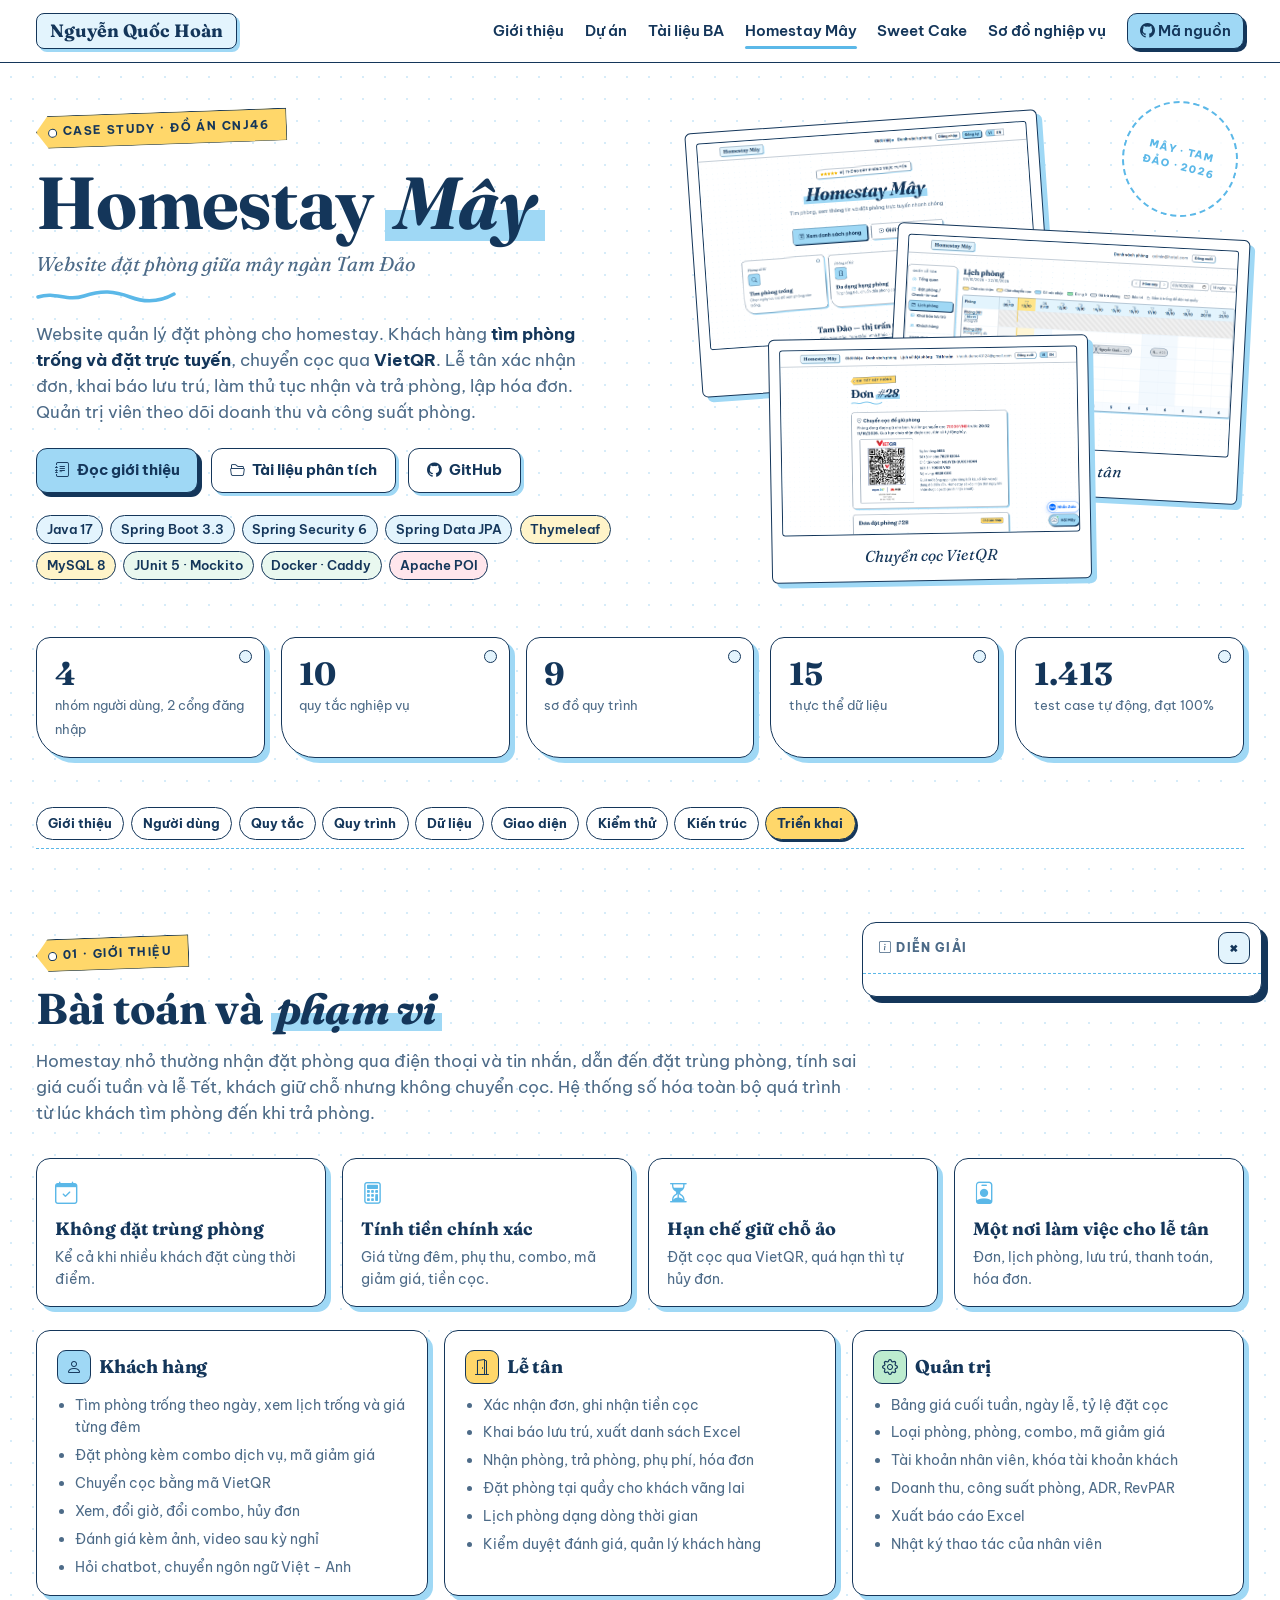
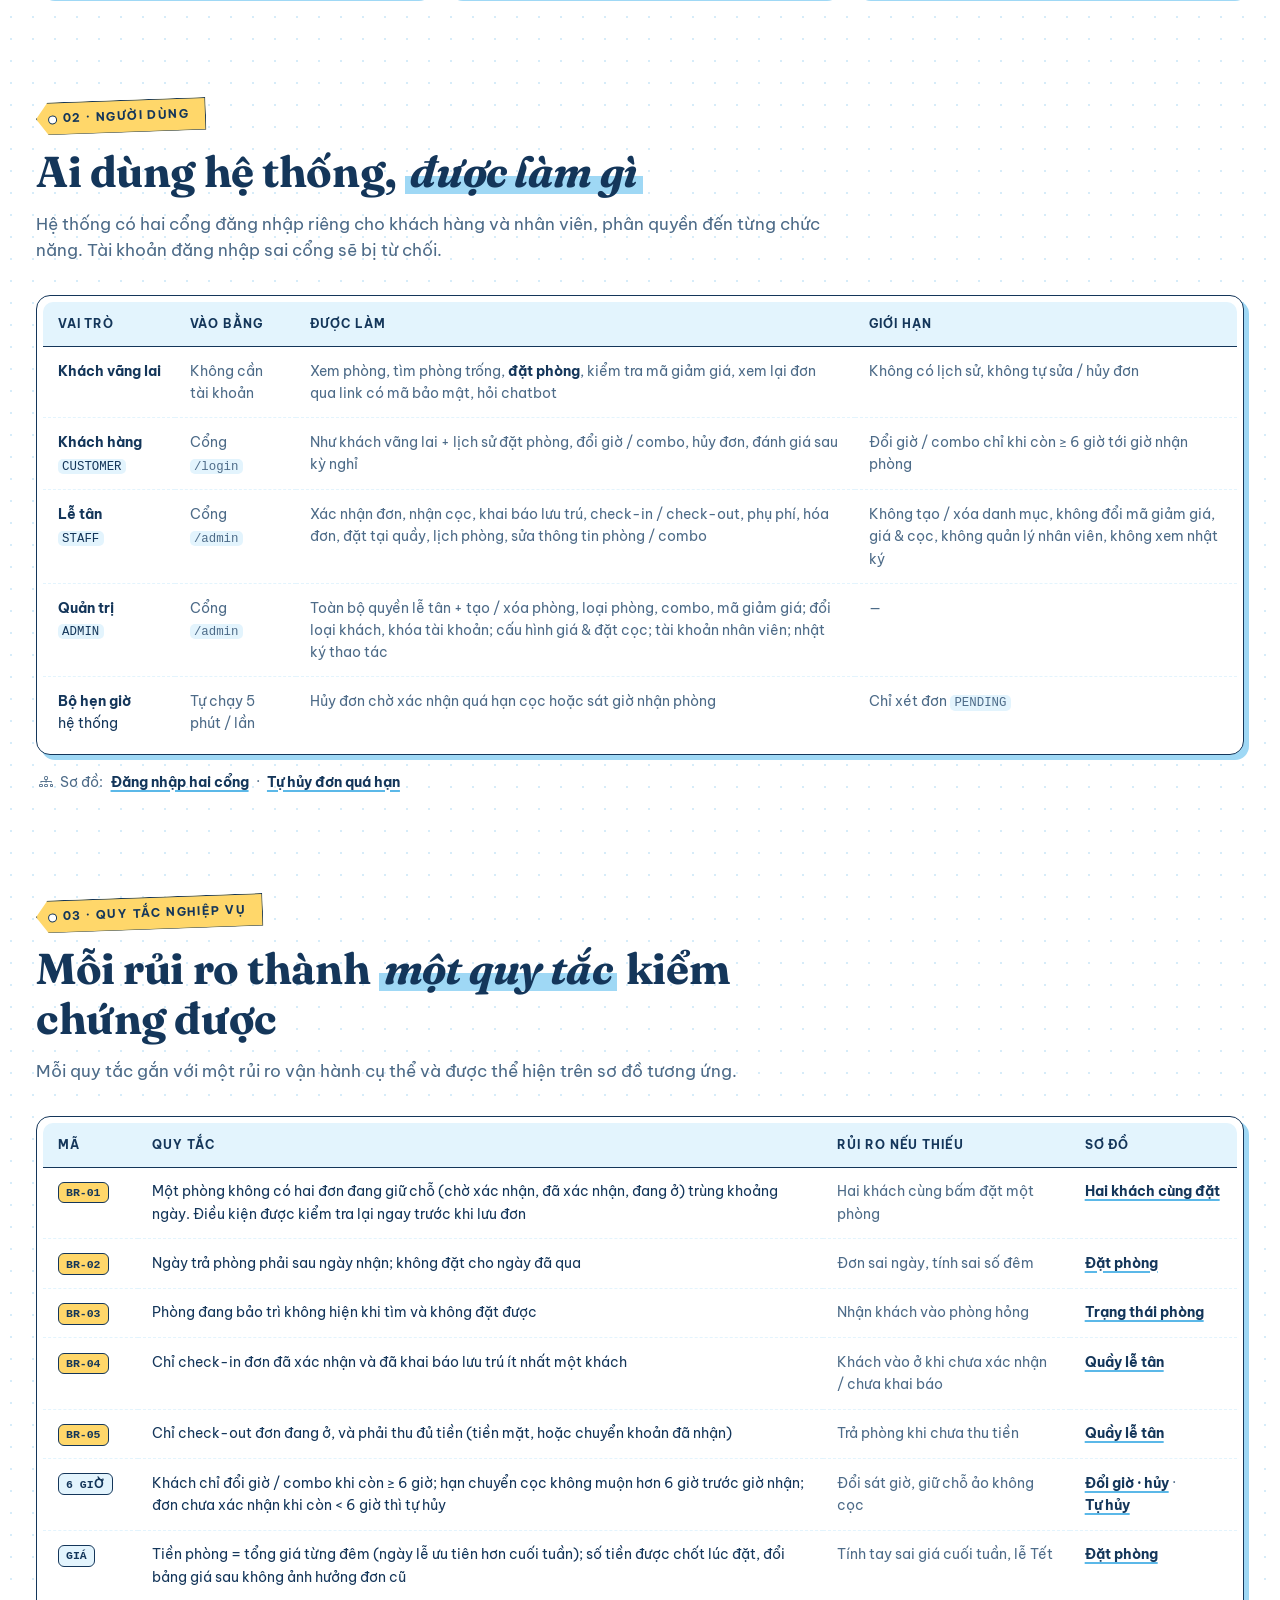
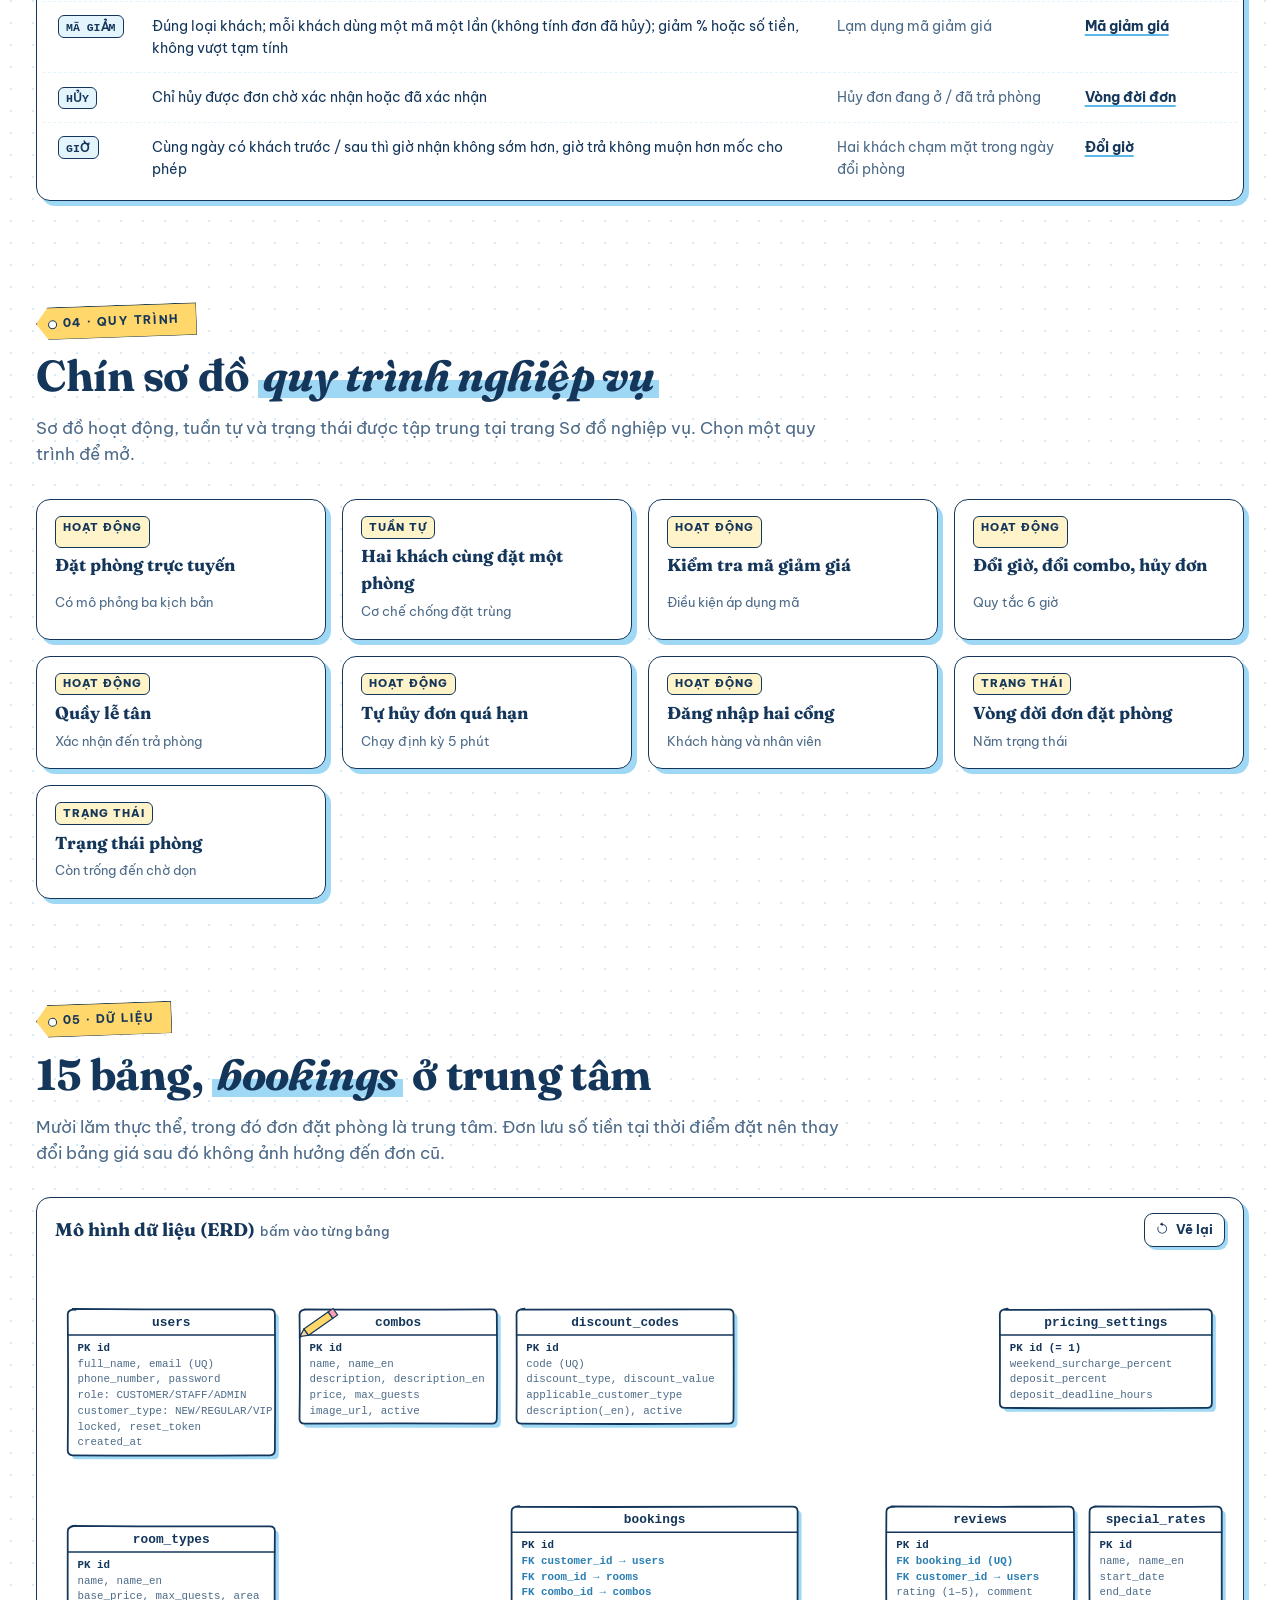
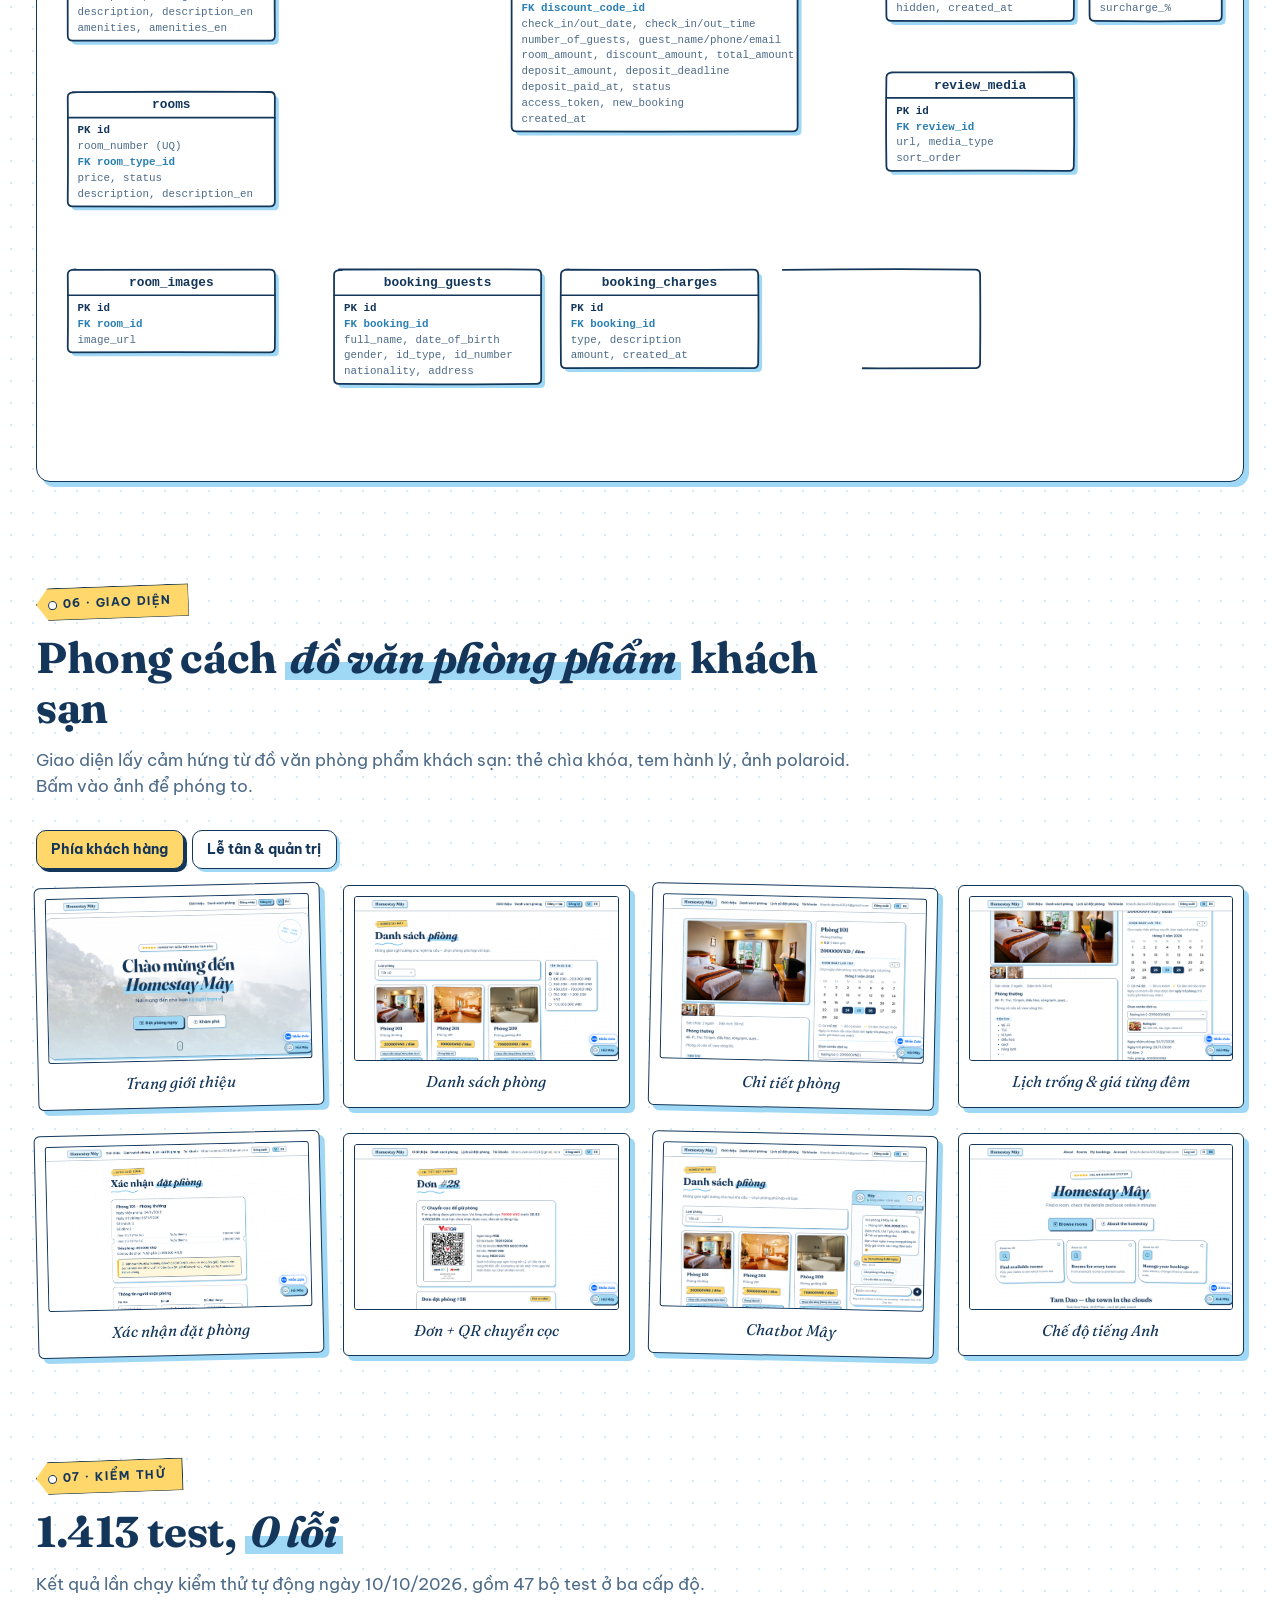
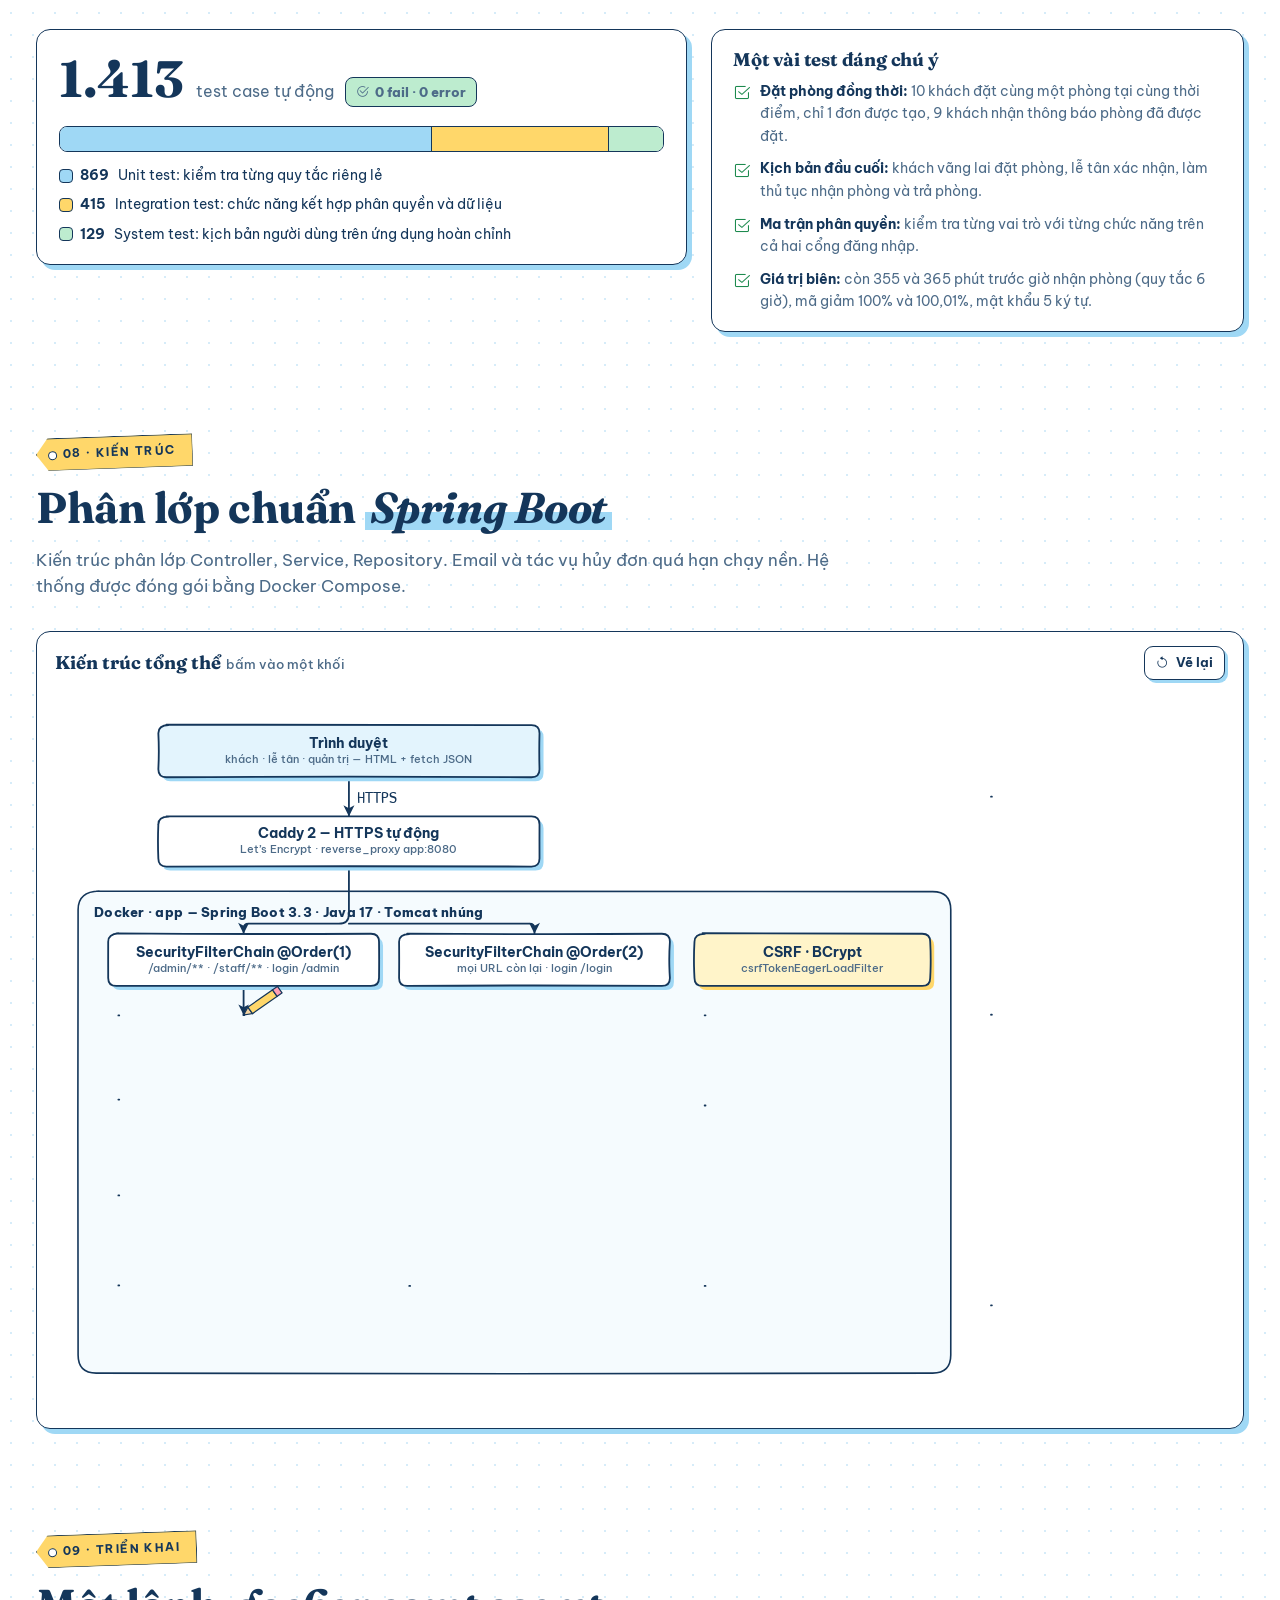
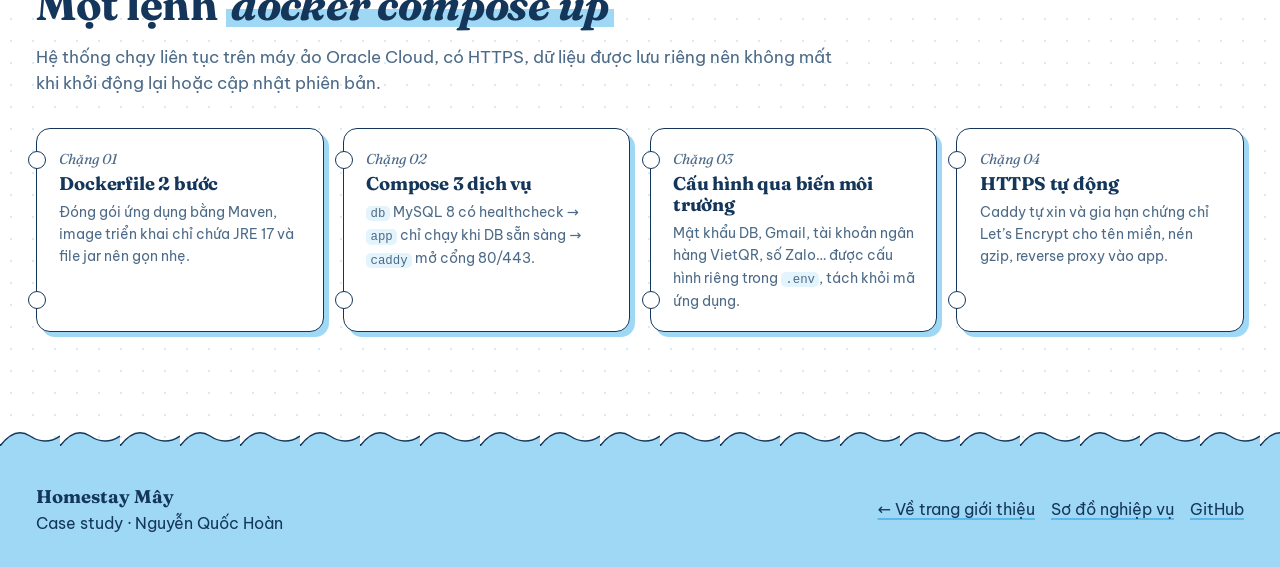
==== commit 7da5fbe1: "Anh xem truoc khi chia se link (og-cover 1200x630) Co-Authored-By: Claude Opus 5.5 <noreply@anthropi" ====
--- a/homestay-may.html
+++ b/homestay-may.html
@@ -9,8 +9,10 @@
 <meta property="og:title" content="Case study · Homestay Mây">
 <meta property="og:description" content="Hệ thống đặt phòng homestay: người dùng, quy tắc nghiệp vụ, quy trình, dữ liệu và kiểm thử.">
 <meta property="og:url" content="https://ngynquchn2511.github.io/homestay-may.html">
-<meta property="og:image" content="https://ngynquchn2511.github.io/assets/img/avatar.jpg">
-<meta name="twitter:card" content="summary">
+<meta property="og:image" content="https://ngynquchn2511.github.io/assets/img/og-cover.png">
+<meta property="og:image:width" content="1200">
+<meta property="og:image:height" content="630">
+<meta name="twitter:card" content="summary_large_image">
 <link rel="preconnect" href="https://fonts.googleapis.com">
 <link href="https://fonts.googleapis.com/css2?family=Fraunces:ital,opsz,wght@0,9..144,600;0,9..144,700;1,9..144,600;1,9..144,700&family=Be+Vietnam+Pro:wght@400;500;600;700;800&family=Patrick+Hand&display=swap" rel="stylesheet">
 <link href="https://cdn.jsdelivr.net/npm/bootstrap-icons@1.11.3/font/bootstrap-icons.min.css" rel="stylesheet">
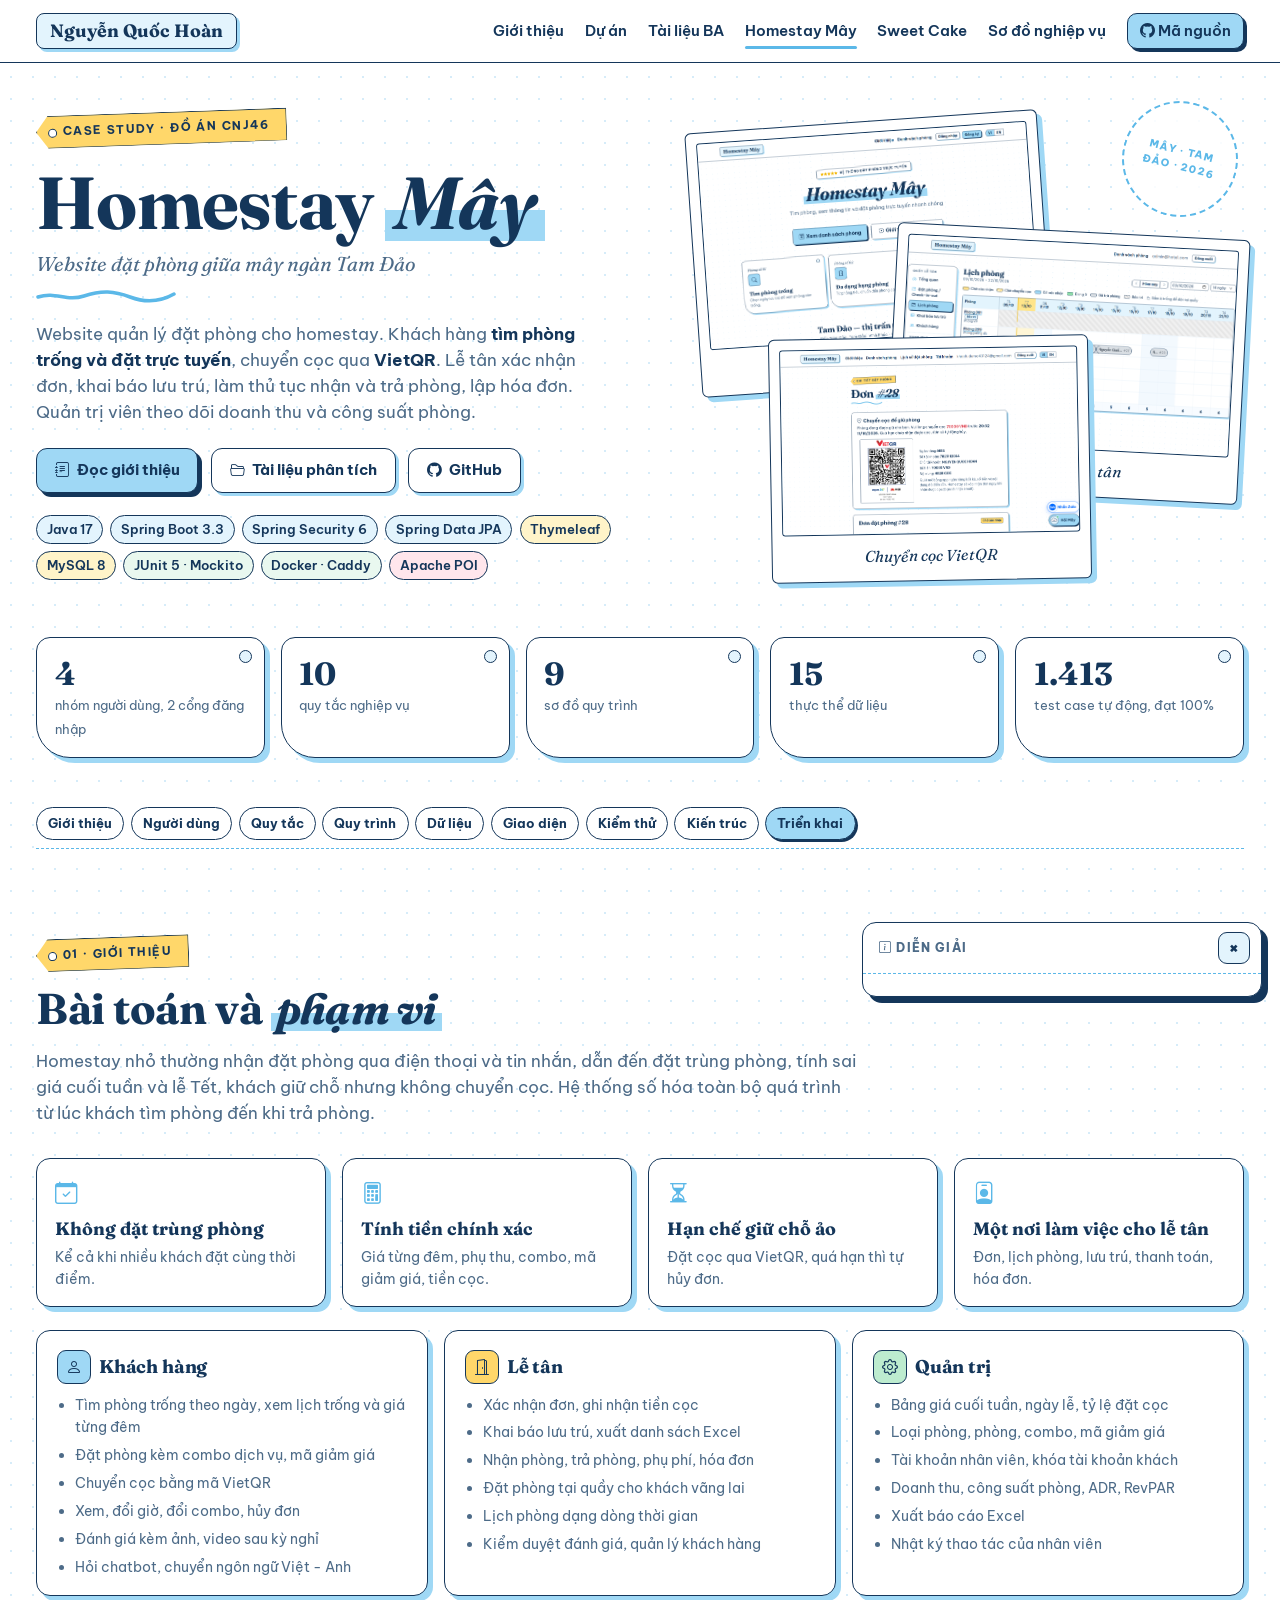
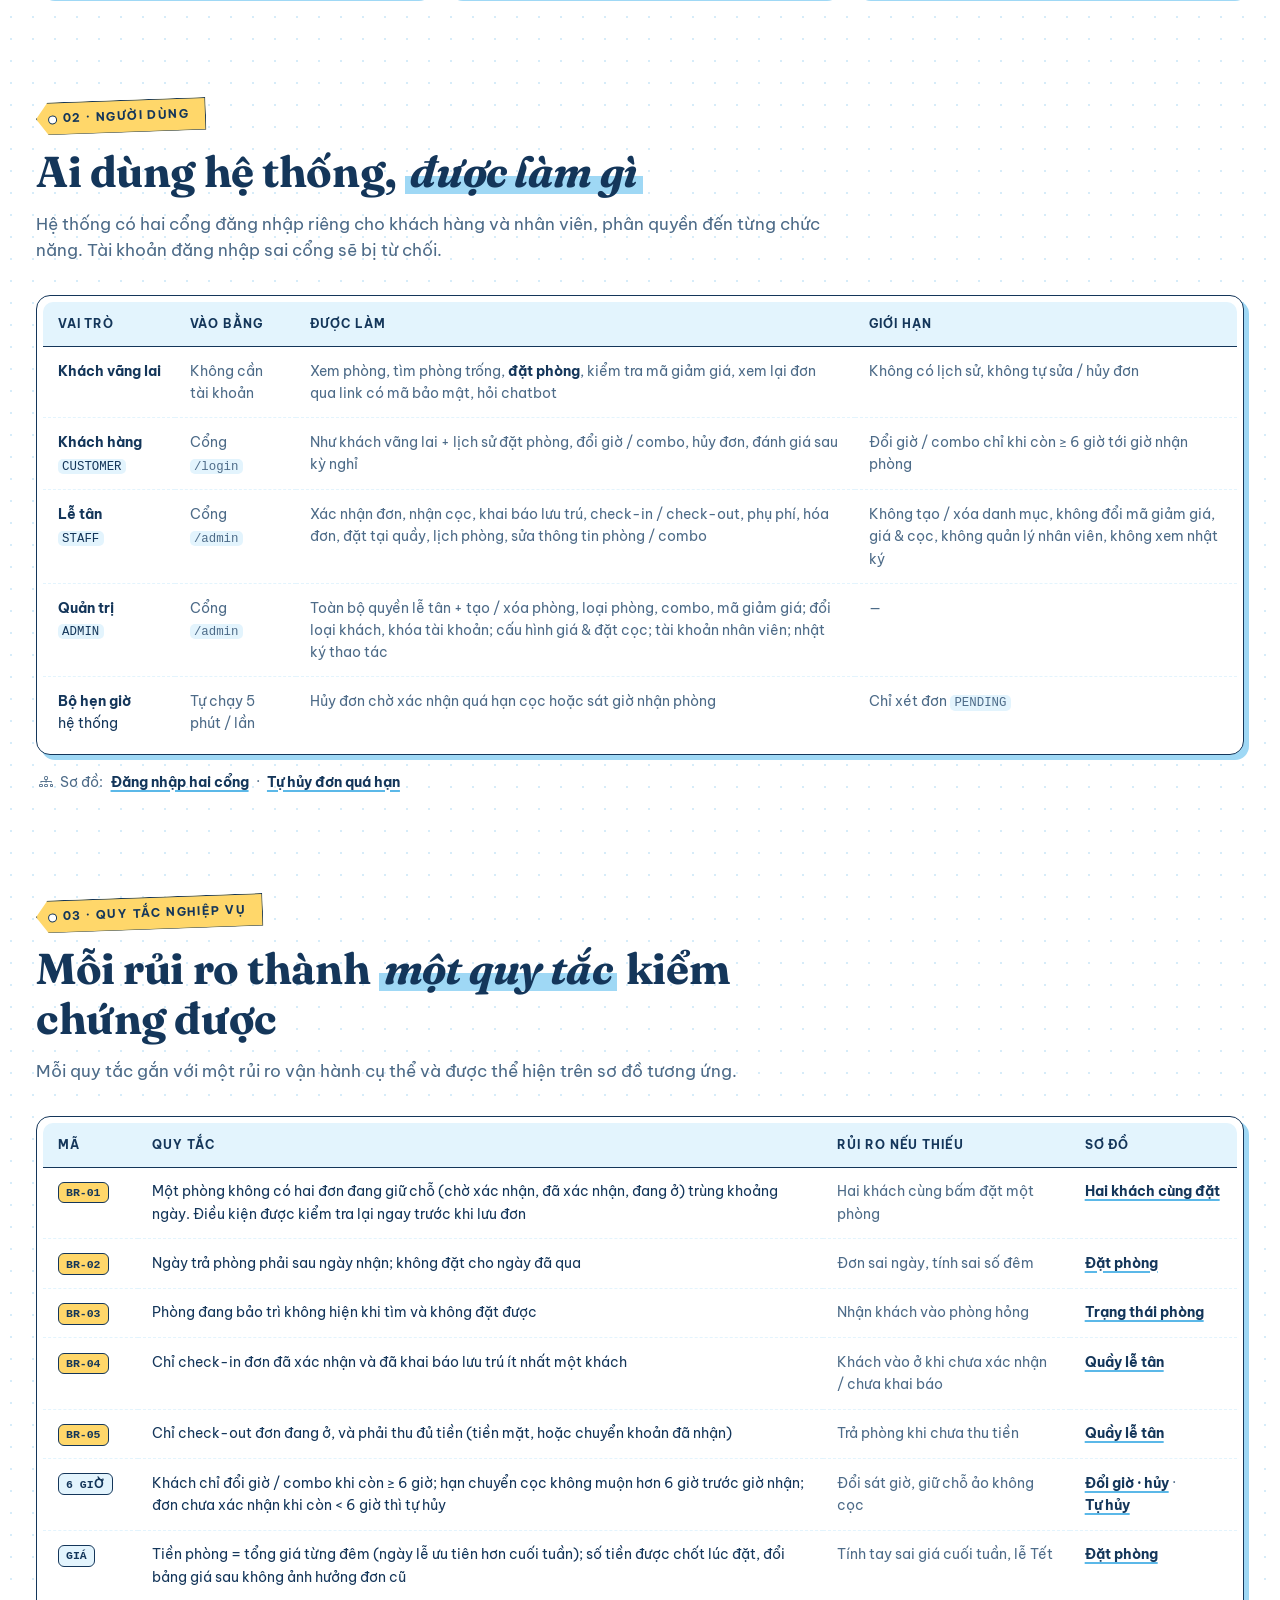
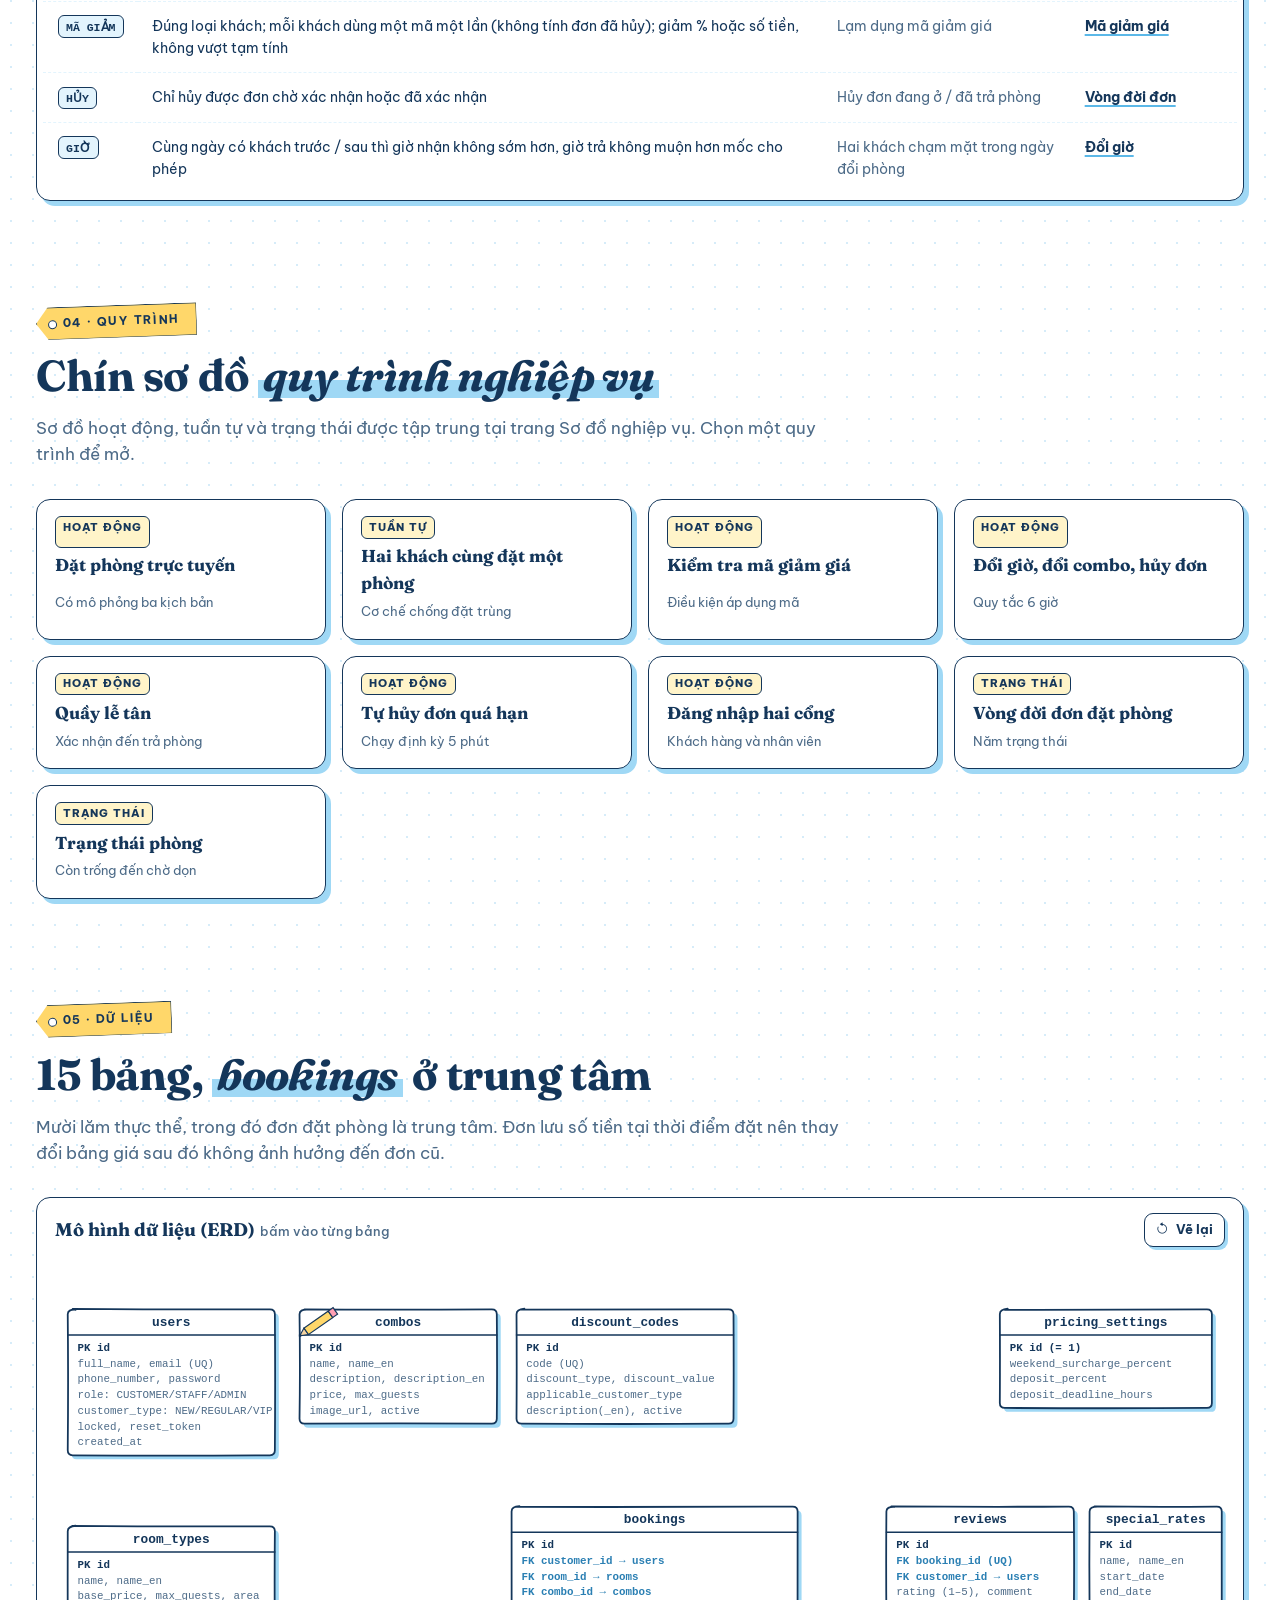
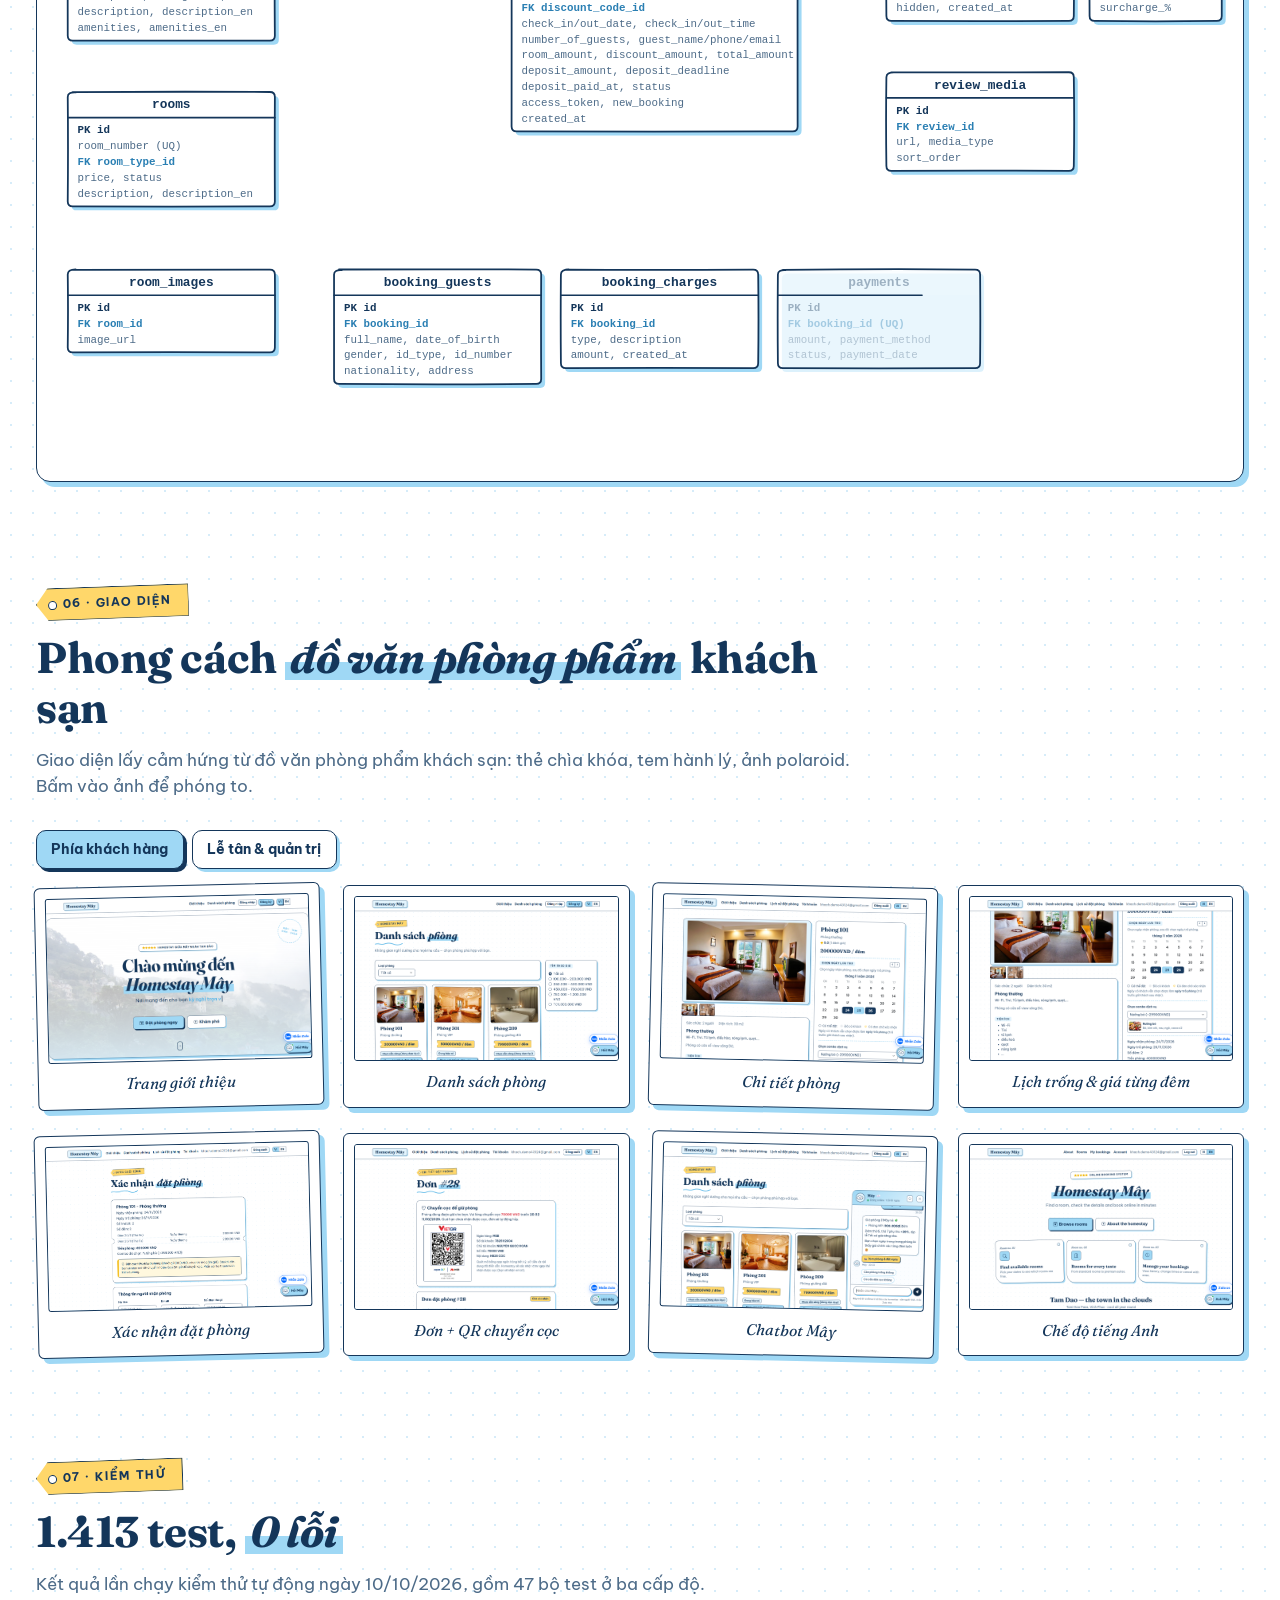
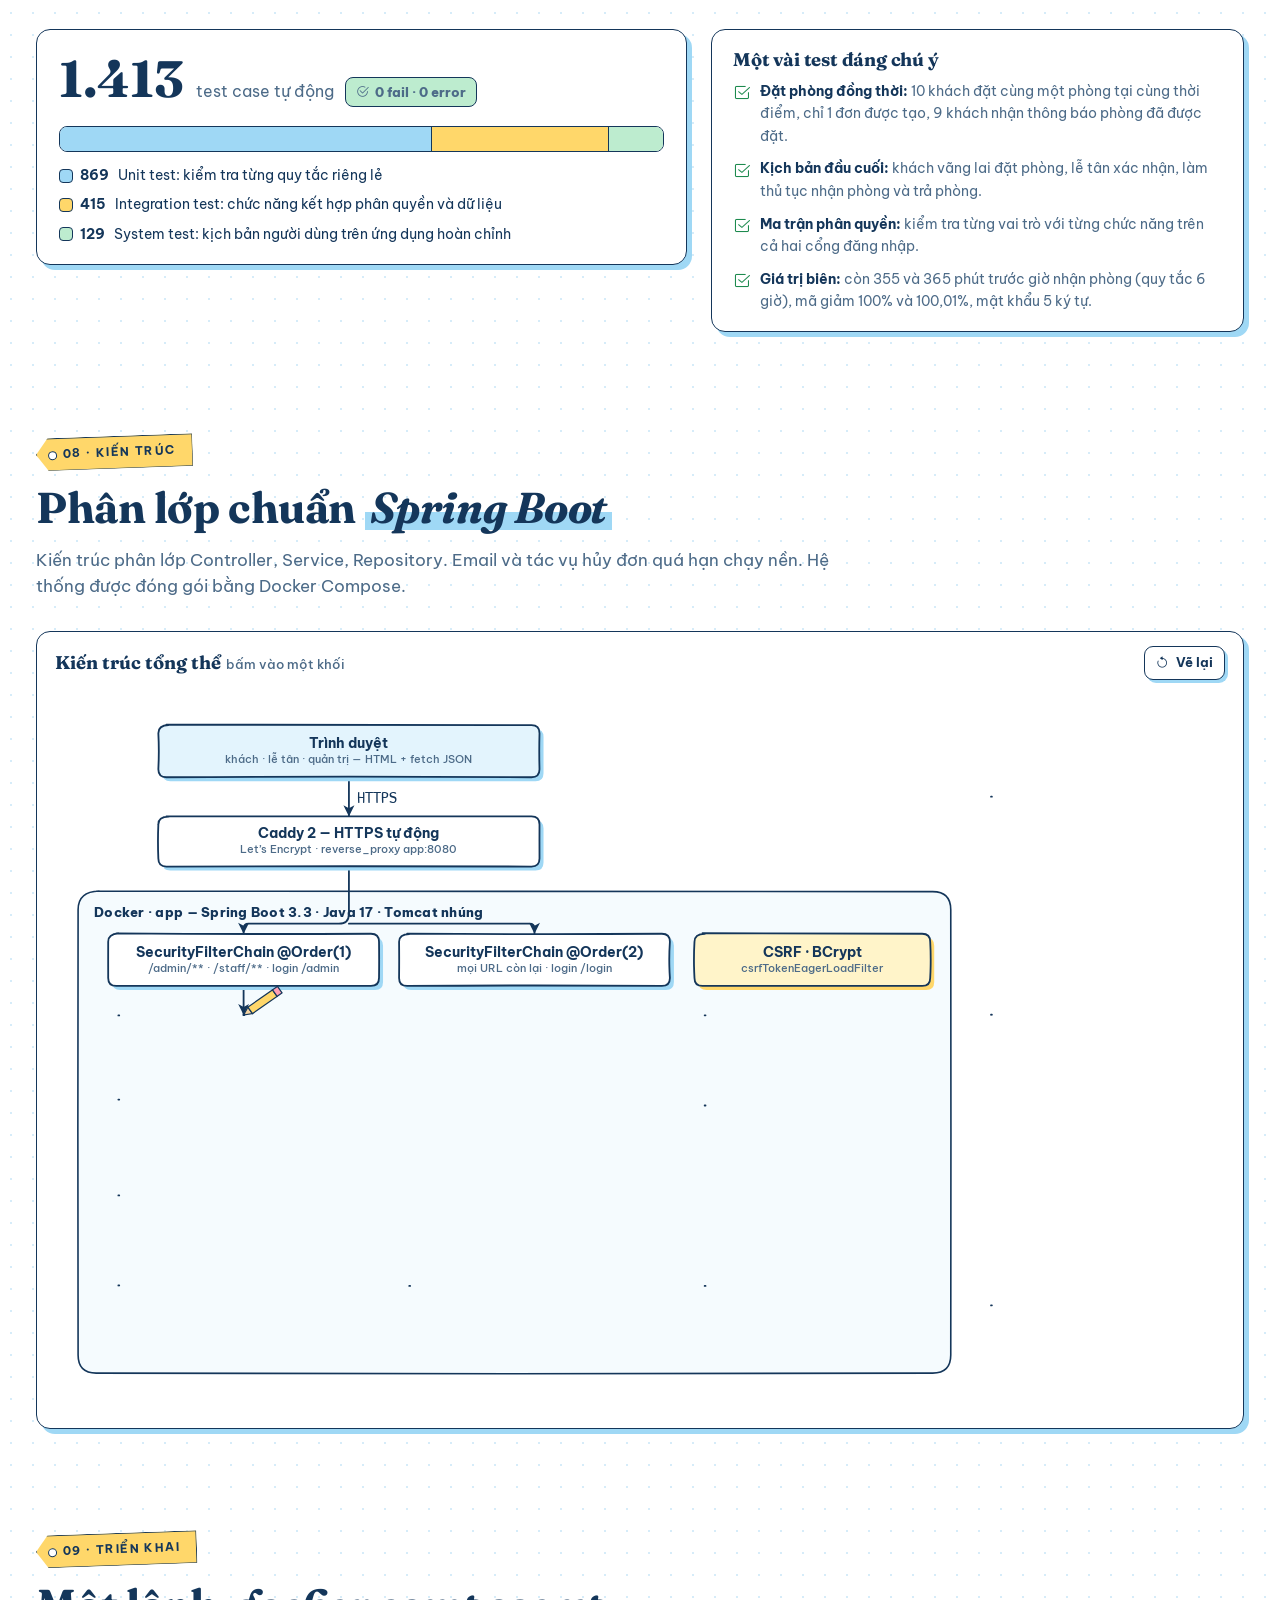
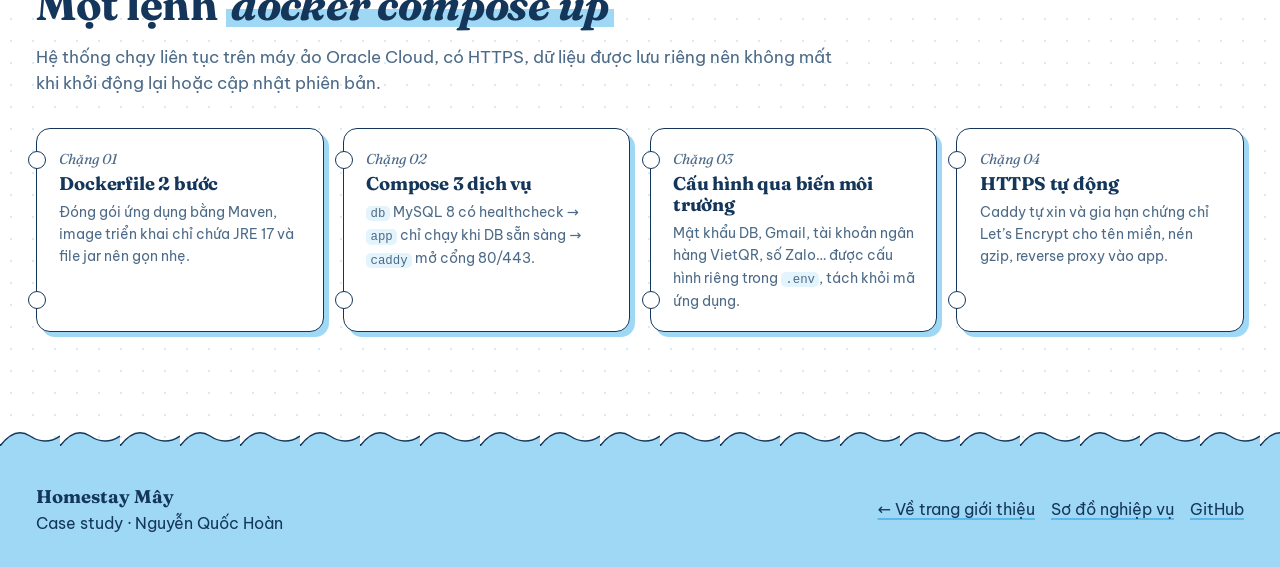
==== commit 2aaaf096: "Doi mau active/selected tu vang sang xanh baby - index.html: nut du an dang chon va chip so do khi h" ====
--- a/homestay-may.html
+++ b/homestay-may.html
@@ -108,7 +108,7 @@
         background: var(--paper); border-bottom: 1.5px dashed var(--baby-deep); scrollbar-width: thin; }
     .toc a { flex: none; font-size: .82rem; font-weight: 700; text-decoration: none; padding: .32rem .7rem; border: 1.5px solid var(--ink); border-radius: 999px; background: var(--paper); }
     .toc a:hover { background: var(--baby-soft); }
-    .toc a.on { background: var(--sun); box-shadow: 2px 2px 0 var(--ink); }
+    .toc a.on { background: var(--baby); box-shadow: 2px 2px 0 var(--ink); }
     html { scroll-padding-top: 120px; }
     /* ---------- Bang vai tro / quy tac ---------- */
     .tbl-wrap { padding: .4rem; overflow-x: auto; }
--- a/assets/css/site.css
+++ b/assets/css/site.css
@@ -121,7 +121,7 @@
 .tabs button { font: inherit; font-size: .88rem; font-weight: 700; padding: .45rem .9rem; border: var(--line); border-radius: 10px; background: var(--paper);
     color: var(--ink); cursor: pointer; box-shadow: 3px 3px 0 var(--baby); transition: transform .12s, box-shadow .12s, background .15s; }
 .tabs button:hover { background: var(--baby-soft); }
-.tabs button[aria-selected="true"] { background: var(--sun); box-shadow: 3px 3px 0 var(--ink); }
+.tabs button[aria-selected="true"] { background: var(--baby); box-shadow: 3px 3px 0 var(--ink); }
 [role="tabpanel"][hidden] { display: none; }
 
 /* ---------- Lightbox ---------- */
